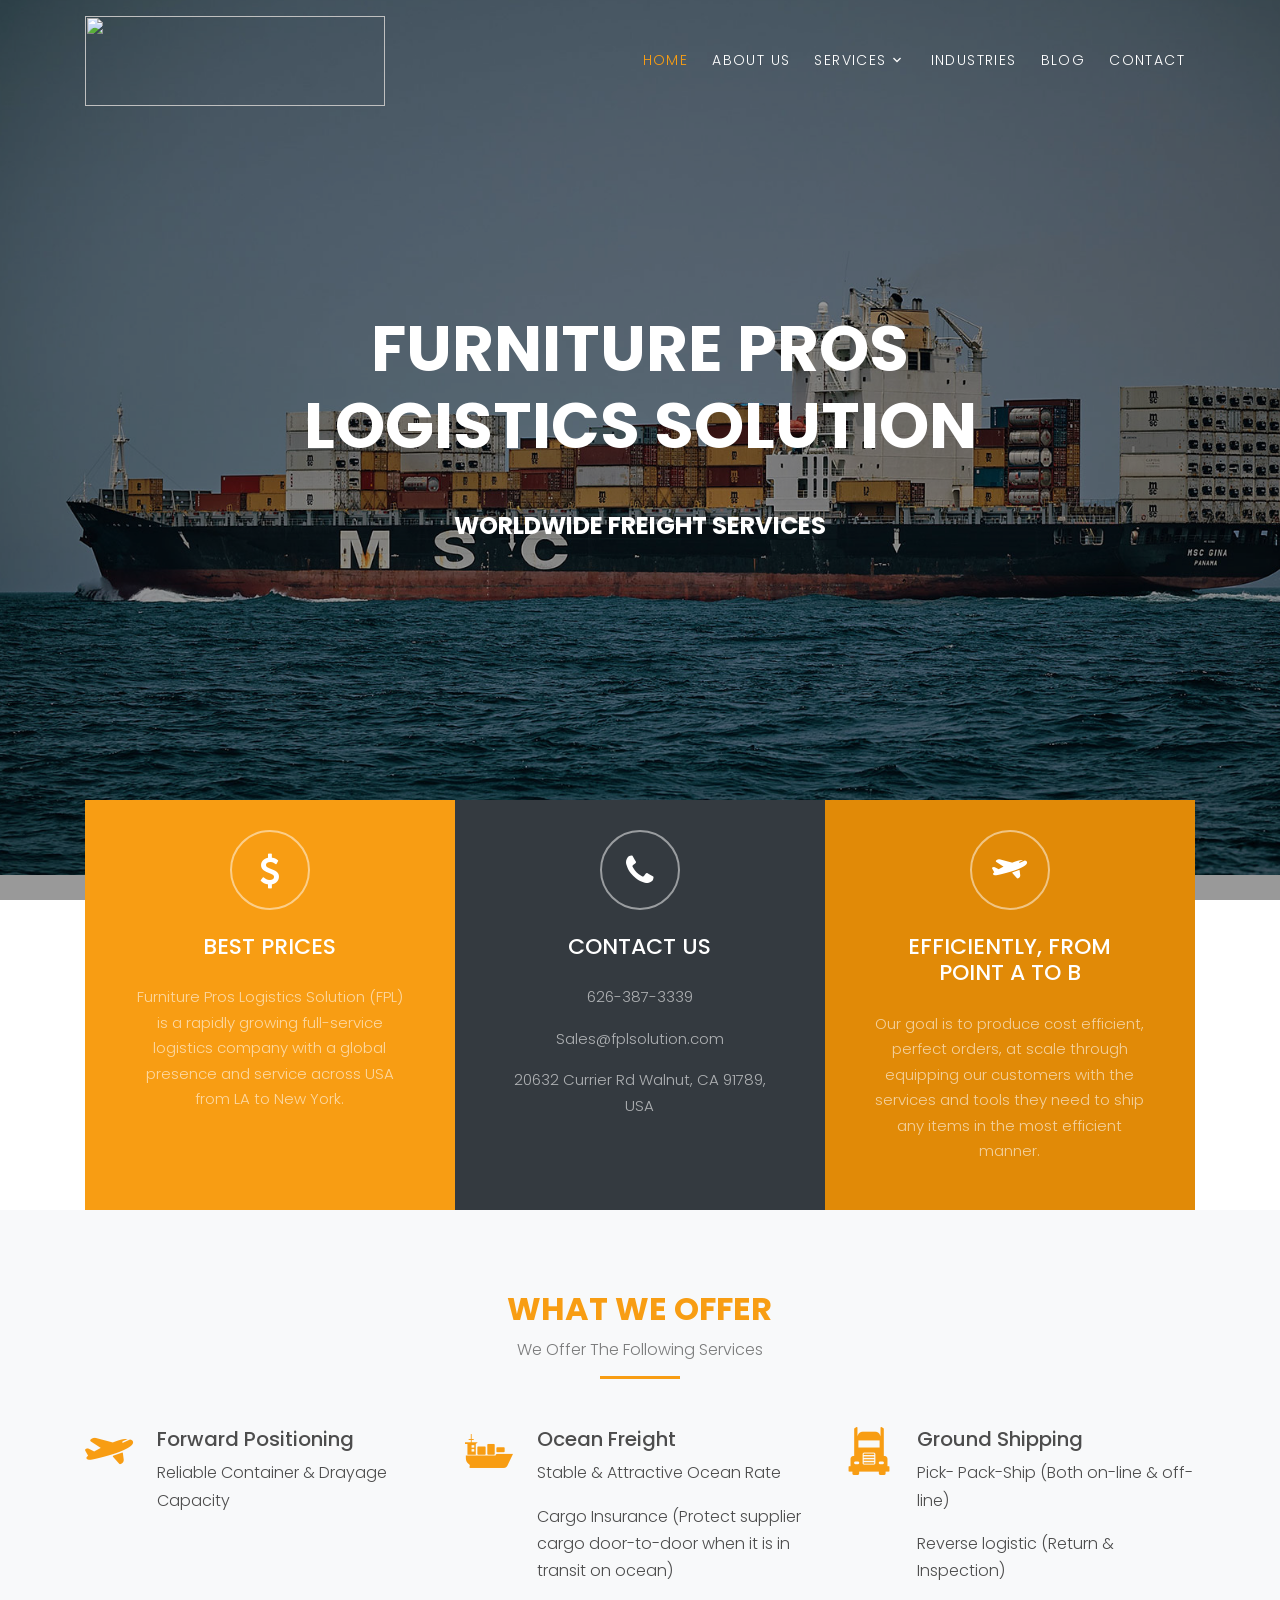
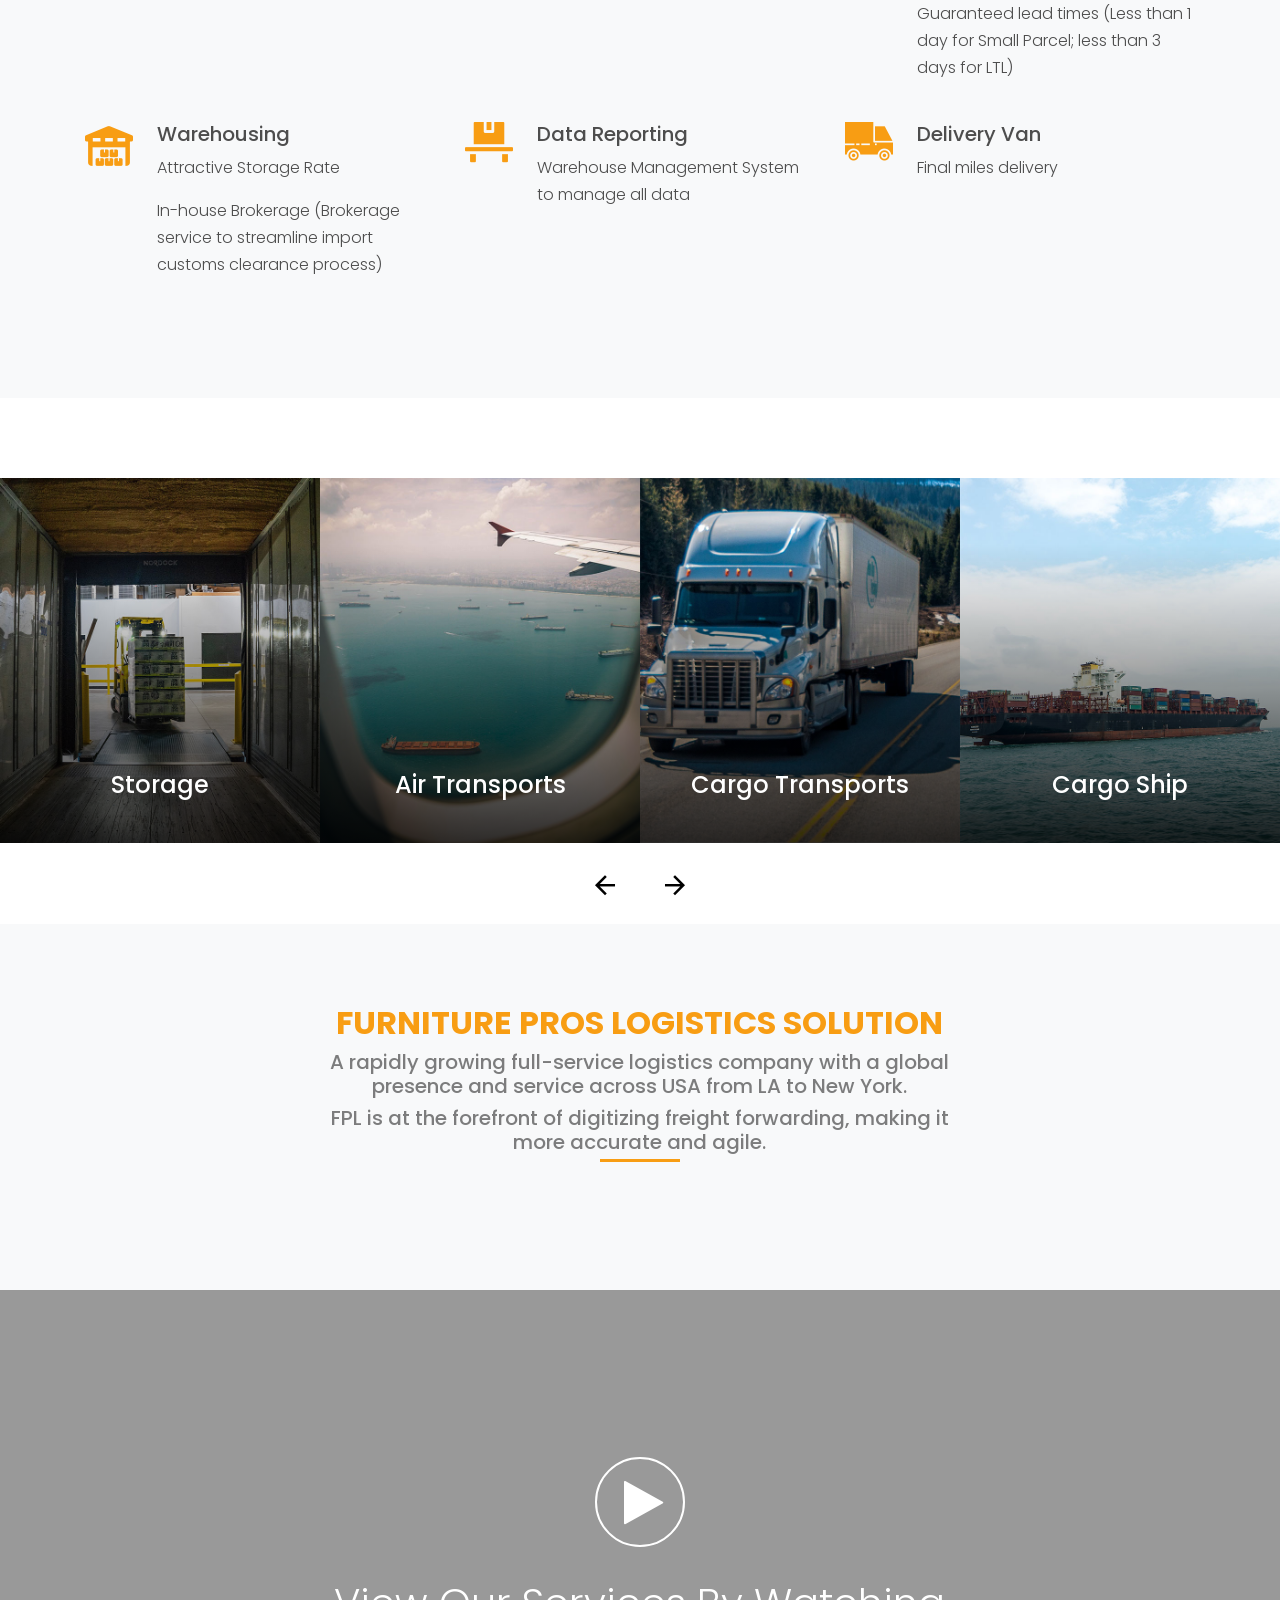
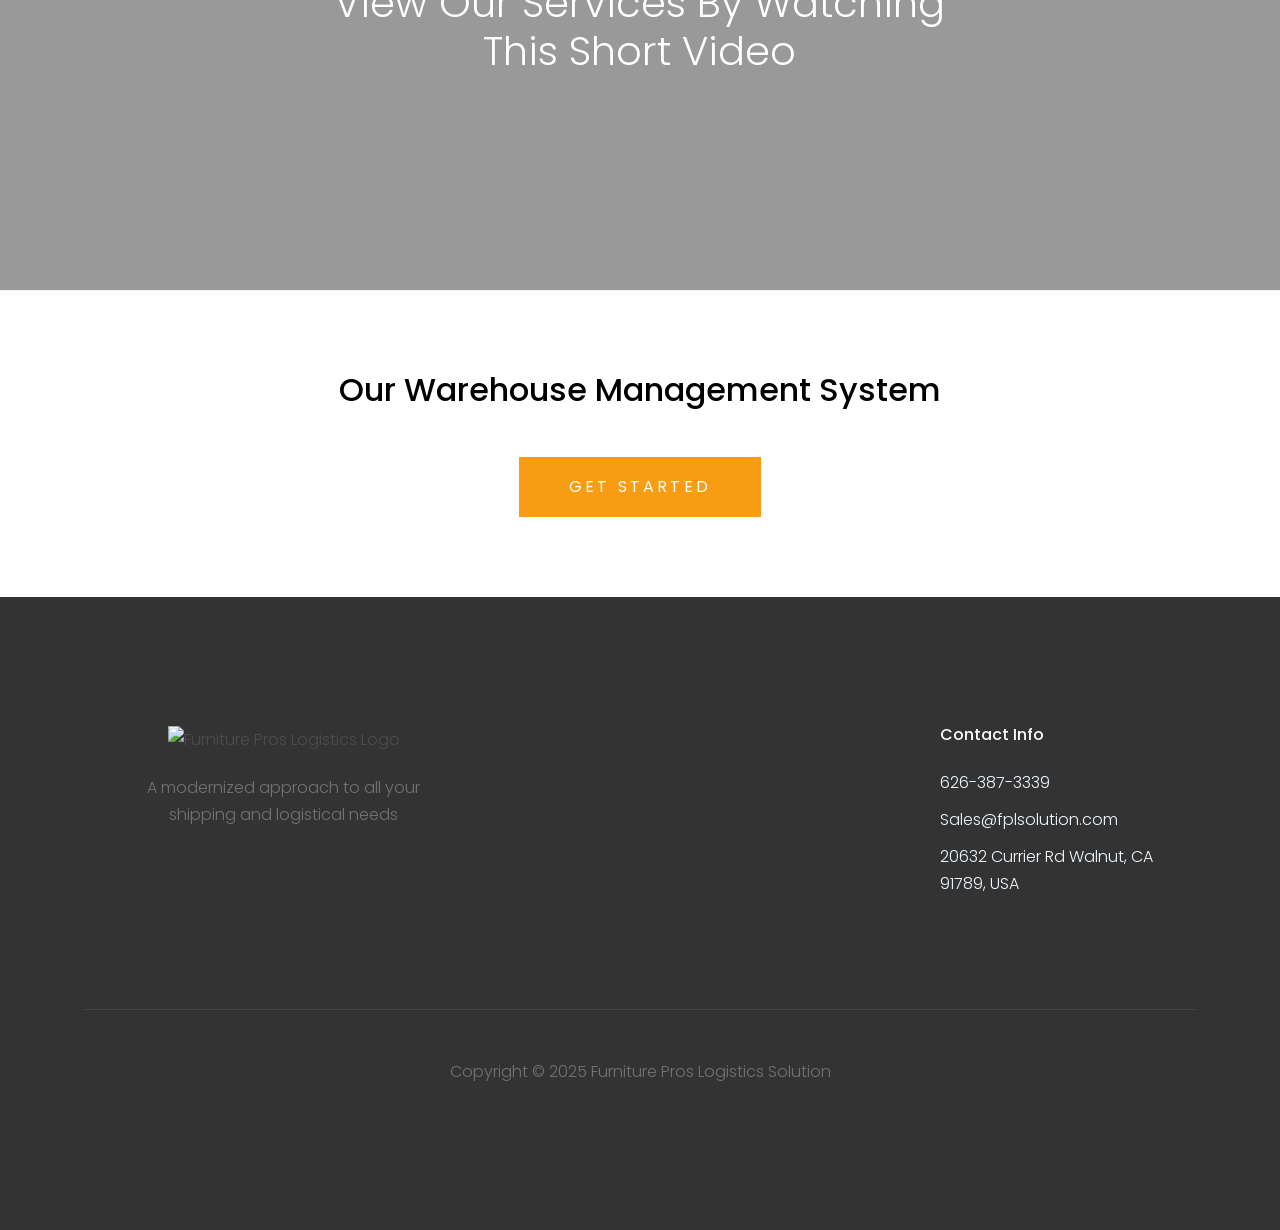
==== index.html @ 67755462 "updated 1-28" ====
<!DOCTYPE html>
<html lang="en">

<head>
    <title>Furniture Pros Logistics Solution</title>
    <meta charset="utf-8">
    <meta name="viewport" content="width=device-width, initial-scale=1, shrink-to-fit=no">

    <link rel="stylesheet"
        href="https://fonts.googleapis.com/css?family=Poppins:200,300,400,700,900|Display+Playfair:200,300,400,700">
    <link rel="stylesheet" href="fonts/icomoon/style.css">

    <link rel="stylesheet" href="css/bootstrap.min.css">
    <link rel="stylesheet" href="css/magnific-popup.css">
    <link rel="stylesheet" href="css/jquery-ui.css">
    <link rel="stylesheet" href="css/owl.carousel.min.css">
    <link rel="stylesheet" href="css/owl.theme.default.min.css">

    <link rel="stylesheet" href="css/bootstrap-datepicker.css">

    <link rel="stylesheet" href="fonts/flaticon/font/flaticon.css">



    <link rel="stylesheet" href="css/aos.css">

    <link rel="stylesheet" href="css/style.css">

</head>

<body>

    <div class="site-wrap">

        <div class="site-mobile-menu">
            <div class="site-mobile-menu-header">
                <div class="site-mobile-menu-close mt-3">
                    <span class="icon-close2 js-menu-toggle"></span>
                </div>
            </div>
            <div class="site-mobile-menu-body"></div>
        </div>

        <header class="site-navbar py-3" role="banner">

            <div class="container">
                <div class="row align-items-center">

                    <div class="col-11 col-xl-2">
                        <h1 class="mb-0"><a href="index.html" class="text-white h2 mb-0">
                            <img width="300" height="90"
                            src="https://furnitureproslogistics.com/wp-content/uploads/2021/12/Furniture-Pro-Logistics-Logo-white-2.png">
                        </a></h1>
                    </div>
                    <div class="col-12 col-md-10 d-none d-xl-block">
                        <nav class="site-navigation position-relative text-right" role="navigation">

                            <ul class="site-menu js-clone-nav mx-auto d-none d-lg-block">
                                <li class="active"><a href="index.html">Home</a></li>
                                <li><a href="about.html">About Us</a></li>
                                <li class="has-children">
                                    <a href="services.html">Services</a>
                                    <ul class="dropdown">
                                        <li><a href="#">Air Freight</a></li>
                                        <li><a href="#">Ocean Freight</a></li>
                                        <li><a href="#">Ground Shipping</a></li>
                                        <li><a href="#">Warehousing</a></li>
                                        <li><a href="#">Storage</a></li>
                                    </ul>
                                </li>
                                <li><a href="industries.html">Industries</a></li>
                                <li><a href="blog.html">Blog</a></li>
                                <li><a href="contact.html">Contact</a></li>
                            </ul>
                        </nav>
                    </div>


                    <div class="d-inline-block d-xl-none ml-md-0 mr-auto py-3" style="position: relative; top: 3px;"><a
                            href="#" class="site-menu-toggle js-menu-toggle text-white"><span
                                class="icon-menu h3"></span></a></div>

                </div>

            </div>
    </div>

    </header>



    <div class="site-blocks-cover overlay" style="background-image: url(images/hero_bg_1.jpg);" data-aos="fade"
        data-stellar-background-ratio="0.5">
        <div class="container">
            <div class="row align-items-center justify-content-center text-center">

                <div class="col-md-8" data-aos="fade-up" data-aos-delay="400">
                    <h1 class="text-white font-weight-light mb-5 text-uppercase font-weight-bold">Furniture Pros Logistics Solution</h1>
                    <h4 class="text-white font-weight-light mb-5 text-uppercase font-weight-bold">Worldwide Freight Services</h4>
                </div>
            </div>
        </div>
    </div>

    <div class="container">
        <div class="row align-items-center no-gutters align-items-stretch overlap-section">
            <div class="col-md-4">
                <div class="feature-1 pricing h-100 text-center">
                    <div class="icon">
                        <span class="icon-dollar"></span>
                    </div>
                    <h2 class="my-4 heading">Best Prices</h2>
                    <p>Furniture Pros Logistics Solution (FPL) is a rapidly growing full-service logistics company with a global presence and service across USA from LA to New York.</p>
                </div>
            </div>
            <div class="col-md-4">
                <div class="free-quote bg-dark h-100 text-center">
                    <div class="icon">
                        <span class="icon-phone"></span>
                    </div>
                    <h2 class="my-4 heading">Contact Us</h2>
                    <p>626-387-3339</p>
                    <p>Sales@fplsolution.com</p>
                    <p>20632 Currier Rd Walnut, CA 91789, USA</p>
                </div>
            </div>
            <div class="col-md-4">
                <div class="feature-3 pricing h-100 text-center">
                    <div class="icon">
                        <span class="flaticon-travel"></span>
                    </div>
                    <h2 class="my-4 heading">Efficiently, from Point A to B</h2>
                    <p>Our goal is to produce cost efficient, perfect orders, at scale through equipping our customers with the services and tools they need to ship any items in the most efficient manner.</p>
                </div>
            </div>
        </div>
    </div>


    <div class="site-section bg-light">
        <div class="container">
            <div class="row justify-content-center mb-5">
                <div class="col-md-7 text-center border-primary">
                    <h2 class="font-weight-light text-primary">WHAT WE OFFER</h2>
                    <p class="color-black-opacity-5">We Offer The Following Services</p>
                </div>
            </div>
            <div class="row align-items-stretch">
                <div class="col-md-6 col-lg-4 mb-4 mb-lg-4">
                    <div class="unit-4 d-flex">
                        <div class="unit-4-icon mr-4"><span class="text-primary flaticon-travel"></span></div>
                        <div>
                            <h3>Forward Positioning</h3>
                            <p>Reliable Container & Drayage Capacity</p>
                            <!-- <p><a href="#">Learn More</a></p> -->
                        </div>
                    </div>
                </div>
                <div class="col-md-6 col-lg-4 mb-4 mb-lg-4">
                    <div class="unit-4 d-flex">
                        <div class="unit-4-icon mr-4"><span
                                class="text-primary flaticon-sea-ship-with-containers"></span></div>
                        <div>
                            <h3>Ocean Freight</h3>
                            <p>Stable & Attractive Ocean Rate</p>
                            <p>Cargo Insurance (Protect supplier cargo door-to-door when it is in transit on ocean)</p>
                            <!-- <p><a href="#">Learn More</a></p> -->
                        </div>
                    </div>
                </div>
                <div class="col-md-6 col-lg-4 mb-4 mb-lg-4">
                    <div class="unit-4 d-flex">
                        <div class="unit-4-icon mr-4"><span class="text-primary flaticon-frontal-truck"></span></div>
                        <div>
                            <h3>Ground Shipping</h3>
                            <p>Pick- Pack-Ship (Both on-line & off-line)</p>
                            <p>Reverse logistic (Return & Inspection)</p>
                            <p>Guaranteed lead times (Less than 1 day for Small Parcel; less than 3 days for LTL)</p>
                            <!-- <p><a href="#">Learn More</a></p> -->
                        </div>
                    </div>
                </div>


                <div class="col-md-6 col-lg-4 mb-4 mb-lg-4">
                    <div class="unit-4 d-flex">
                        <div class="unit-4-icon mr-4"><span class="text-primary flaticon-barn"></span></div>
                        <div>
                            <h3>Warehousing</h3>
                            <p>Attractive Storage Rate</p>
                            <p>In-house Brokerage (Brokerage service to streamline import customs clearance process)</p>
                            <!-- <p><a href="#">Learn More</a></p> -->
                        </div>
                    </div>
                </div>
                <div class="col-md-6 col-lg-4 mb-4 mb-lg-4">
                    <div class="unit-4 d-flex">
                        <div class="unit-4-icon mr-4"><span class="text-primary flaticon-platform"></span></div>
                        <div>
                            <h3>Data Reporting</h3>
                            <p>Warehouse Management System to manage all data</p>
                            <!-- <p><a href="#">Learn More</a></p> -->
                        </div>
                    </div>
                </div>
                <div class="col-md-6 col-lg-4 mb-4 mb-lg-4">
                    <div class="unit-4 d-flex">
                        <div class="unit-4-icon mr-4"><span class="text-primary flaticon-car"></span></div>
                        <div>
                            <h3>Delivery Van</h3>
                            <p>Final miles delivery</p>
                            <!-- <p><a href="#">Learn More</a></p> -->
                        </div>
                    </div>
                </div>

            </div>
        </div>
    </div>


    <div class="site-section block-13">
        <!-- <div class="container"></div> -->


        <div class="owl-carousel nonloop-block-13">
            <div>
                <a href="#" class="unit-1 text-center">
                    <img src="images/img_1.jpg" alt="Image" class="img-fluid">
                    <div class="unit-1-text">
                        <h3 class="unit-1-heading">Storage</h3>
                        <p class="px-5">Lorem ipsum dolor sit amet consectetur adipisicing elit. Eos tempore ullam minus
                            voluptate libero.</p>
                    </div>
                </a>
            </div>

            <div>
                <a href="#" class="unit-1 text-center">
                    <img src="images/img_2.jpg" alt="Image" class="img-fluid">
                    <div class="unit-1-text">
                        <h3 class="unit-1-heading">Air Transports</h3>
                        <p class="px-5">Lorem ipsum dolor sit amet consectetur adipisicing elit. Eos tempore ullam minus
                            voluptate libero.</p>
                    </div>
                </a>
            </div>

            <div>
                <a href="#" class="unit-1 text-center">
                    <img src="images/img_3.jpg" alt="Image" class="img-fluid">
                    <div class="unit-1-text">
                        <h3 class="unit-1-heading">Cargo Transports</h3>
                        <p class="px-5">Lorem ipsum dolor sit amet consectetur adipisicing elit. Eos tempore ullam minus
                            voluptate libero.</p>
                    </div>
                </a>
            </div>

            <div>
                <a href="#" class="unit-1 text-center">
                    <img src="images/img_4.jpg" alt="Image" class="img-fluid">
                    <div class="unit-1-text">
                        <h3 class="unit-1-heading">Cargo Ship</h3>
                        <p class="px-5">Lorem ipsum dolor sit amet consectetur adipisicing elit. Eos tempore ullam minus
                            voluptate libero.</p>
                    </div>
                </a>
            </div>

            <div>
                <a href="#" class="unit-1 text-center">
                    <img src="images/img_5.jpg" alt="Image" class="img-fluid">
                    <div class="unit-1-text">
                        <h3 class="unit-1-heading">Ware Housing</h3>
                        <p class="px-5">Lorem ipsum dolor sit amet consectetur adipisicing elit. Eos tempore ullam minus
                            voluptate libero.</p>
                    </div>
                </a>
            </div>


        </div>
    </div>




    <div class="site-section bg-light">
        <div class="container">
            <div class="row justify-content-center mb-5">
                <div class="col-md-7 text-center border-primary">
                    <h2 class="font-weight-light text-primary">Furniture Pros Logistics Solution</h2>
                    <h5 class="color-black-opacity-5">A rapidly growing full-service logistics company with a global presence and service across USA from LA to New York.</h5>
                    <h5 class="color-black-opacity-5">FPL is at the forefront of digitizing freight forwarding, making it more accurate and agile.</h5>
                </div>
            </div>

            <!-- <div class="row align-items-stretch">
                <div class="col-md-6 col-lg-4 mb-4 mb-lg-4">
                    <div class="unit-4 d-flex">
                        <div class="unit-4-icon mr-4"><span class="text-primary flaticon-travel"></span></div>
                        <div>
                            <h3>Air Air Freight</h3>
                            <p>Lorem ipsum dolor sit amet consectetur adipisicing elit. Perferendis quis molestiae vitae
                                eligendi at.</p>
                            <p><a href="#">Learn More</a></p>
                        </div>
                    </div>
                </div>
                <div class="col-md-6 col-lg-4 mb-4 mb-lg-4">
                    <div class="unit-4 d-flex">
                        <div class="unit-4-icon mr-4"><span
                                class="text-primary flaticon-sea-ship-with-containers"></span></div>
                        <div>
                            <h3>Ocean Freight</h3>
                            <p>Lorem ipsum dolor sit amet consectetur adipisicing elit. Perferendis quis molestiae vitae
                                eligendi at.</p>
                            <p><a href="#">Learn More</a></p>
                        </div>
                    </div>
                </div>
                <div class="col-md-6 col-lg-4 mb-4 mb-lg-4">
                    <div class="unit-4 d-flex">
                        <div class="unit-4-icon mr-4"><span class="text-primary flaticon-frontal-truck"></span></div>
                        <div>
                            <h3>Ground Shipping</h3>
                            <p>Lorem ipsum dolor sit amet consectetur adipisicing elit. Perferendis quis molestiae vitae
                                eligendi at.</p>
                            <p><a href="#">Learn More</a></p>
                        </div>
                    </div>
                </div>
            </div> -->

        </div>
    </div>

    <div class="site-blocks-cover overlay inner-page-cover"
        style="background-image: url(images/hero_bg_2.jpg); background-attachment: fixed;">
        <div class="container">
            <div class="row align-items-center justify-content-center text-center">

                <div class="col-md-7" data-aos="fade-up" data-aos-delay="400">
                    <a href="https://vimeo.com/channels/staffpicks/93951774"
                        class="play-single-big mb-4 d-inline-block popup-vimeo"><span class="icon-play"></span></a>
                    <h2 class="text-white font-weight-light mb-5 h1">View Our Services By Watching This Short Video</h2>

                </div>
            </div>
        </div>
    </div>

    <!-- <div class="site-section border-bottom">
        <div class="container">

            <div class="row justify-content-center mb-5">
                <div class="col-md-7 text-center border-primary">
                    <h2 class="font-weight-light text-primary">Testimonials</h2>
                </div>
            </div>

            <div class="slide-one-item home-slider owl-carousel">
                <div>
                    <div class="testimonial">
                        <figure class="mb-4">
                            <img src="images/person_3.jpg" alt="Image" class="img-fluid mb-3">
                            <p>John Smith</p>
                        </figure>
                        <blockquote>
                            <p>&ldquo;Lorem ipsum dolor sit amet consectetur adipisicing elit. Consectetur unde
                                reprehenderit aperiam quaerat fugiat repudiandae explicabo animi minima fuga beatae
                                illum eligendi incidunt consequatur. Amet dolores excepturi earum unde iusto.&rdquo;</p>
                        </blockquote>
                    </div>
                </div>
                <div>
                    <div class="testimonial">
                        <figure class="mb-4">
                            <img src="images/person_2.jpg" alt="Image" class="img-fluid mb-3">
                            <p>Christine Aguilar</p>
                        </figure>
                        <blockquote>
                            <p>&ldquo;Lorem ipsum dolor sit amet consectetur adipisicing elit. Consectetur unde
                                reprehenderit aperiam quaerat fugiat repudiandae explicabo animi minima fuga beatae
                                illum eligendi incidunt consequatur. Amet dolores excepturi earum unde iusto.&rdquo;</p>
                        </blockquote>
                    </div>
                </div>

                <div>
                    <div class="testimonial">
                        <figure class="mb-4">
                            <img src="images/person_4.jpg" alt="Image" class="img-fluid mb-3">
                            <p>Robert Spears</p>
                        </figure>
                        <blockquote>
                            <p>&ldquo;Lorem ipsum dolor sit amet consectetur adipisicing elit. Consectetur unde
                                reprehenderit aperiam quaerat fugiat repudiandae explicabo animi minima fuga beatae
                                illum eligendi incidunt consequatur. Amet dolores excepturi earum unde iusto.&rdquo;</p>
                        </blockquote>
                    </div>
                </div>

                <div>
                    <div class="testimonial">
                        <figure class="mb-4">
                            <img src="images/person_5.jpg" alt="Image" class="img-fluid mb-3">
                            <p>Bruce Rogers</p>
                        </figure>
                        <blockquote>
                            <p>&ldquo;Lorem ipsum dolor sit amet consectetur adipisicing elit. Consectetur unde
                                reprehenderit aperiam quaerat fugiat repudiandae explicabo animi minima fuga beatae
                                illum eligendi incidunt consequatur. Amet dolores excepturi earum unde iusto.&rdquo;</p>
                        </blockquote>
                    </div>
                </div>

            </div>
        </div>
    </div> -->

    <!-- <div class="site-section">
        <div class="container">
            <div class="row justify-content-center mb-5">
                <div class="col-md-7 text-center border-primary">
                    <h2 class="font-weight-light text-primary">Our Blog</h2>
                    <p class="color-black-opacity-5">See Our Daily News &amp; Updates</p>
                </div>
            </div>
            <div class="row mb-3 align-items-stretch">
                <div class="col-md-6 col-lg-6 mb-4 mb-lg-4">
                    <div class="h-entry">
                        <img src="images/blog_1.jpg" alt="Image" class="img-fluid">
                        <h2 class="font-size-regular"><a href="#">Warehousing Your Packages</a></h2>
                        <div class="meta mb-4">by Theresa Winston <span class="mx-2">&bullet;</span> Jan 18, 2024 at
                            2:00 pm <span class="mx-2">&bullet;</span> <a href="#">News</a></div>
                        <p>Lorem ipsum dolor sit amet consectetur adipisicing elit. Natus eligendi nobis ea maiores
                            sapiente veritatis reprehenderit suscipit quaerat rerum voluptatibus a eius.</p>
                    </div>
                </div>
                <div class="col-md-6 col-lg-6 mb-4 mb-lg-4">
                    <div class="h-entry">
                        <img src="images/blog_2.jpg" alt="Image" class="img-fluid">
                        <h2 class="font-size-regular"><a href="#">Warehousing Your Packages</a></h2>
                        <div class="meta mb-4">by Theresa Winston <span class="mx-2">&bullet;</span> Jan 18, 2024 at
                            2:00 pm <span class="mx-2">&bullet;</span> <a href="#">News</a></div>
                        <p>Lorem ipsum dolor sit amet consectetur adipisicing elit. Natus eligendi nobis ea maiores
                            sapiente veritatis reprehenderit suscipit quaerat rerum voluptatibus a eius.</p>
                    </div>
                </div>
            </div>
        </div>
    </div> -->

    <div class="site-section border-top">
        <div class="container">
            <div class="row text-center">
                <div class="col-md-12">
                    <h2 class="mb-5 text-black">Our Warehouse Management System</h2>
                    <p class="mb-0"><a href="http://wms.furnitureproslogistics.com" target="_blank" class="btn btn-primary py-3 px-5 text-white">Get Started</a>
                    </p>
                </div>
            </div>
        </div>
    </div>

    <footer class="site-footer">
        <div class="container">
            <div class="row">
                <div class="col-md-9">
                    <div class="row">
                        <!-- <div class="col-md-3">
                            <h2 class="footer-heading mb-4">Quick Links</h2>
                            <ul class="list-unstyled">
                                <li><a href="#">About Us</a></li>
                                <li><a href="#">Services</a></li>
                                <li><a href="#">Testimonials</a></li>
                                <li><a href="#">Contact Us</a></li>
                            </ul>
                        </div> -->
                        <!-- <div class="col-md-3">
                            <h2 class="footer-heading mb-4">Products</h2>
                            <ul class="list-unstyled">
                                <li><a href="#">About Us</a></li>
                                <li><a href="#">Services</a></li>
                                <li><a href="#">Testimonials</a></li>
                                <li><a href="#">Contact Us</a></li>
                            </ul>
                        </div> -->
                        <div class="col-md-6 text-center">
                            <img width="300" height="90" src="https://furnitureproslogistics.com/wp-content/uploads/2021/12/Furniture-Pro-Logistics-Logo-white-2.png" alt="Furniture Pros Logistics Logo">
                            <p class="footer-text">A modernized approach to all your shipping and logistical needs</p>
                        </div>
                        
                        <!-- <div class="col-md-3">
                            <h2 class="footer-heading mb-4">Follow Us</h2>
                            <a href="#" class="pl-0 pr-3"><span class="icon-facebook"></span></a>
                            <a href="#" class="pl-3 pr-3"><span class="icon-twitter"></span></a>
                            <a href="#" class="pl-3 pr-3"><span class="icon-instagram"></span></a>
                            <a href="#" class="pl-3 pr-3"><span class="icon-linkedin"></span></a>
                        </div> -->
                    </div>
                </div>
                <div class="col-md-3">
                    <h2 class="footer-heading mb-4">Contact Info</h2>
                    <ul class="list-unstyled" style="color: aliceblue;">
                        <li>626-387-3339</li>
                        <li>Sales@fplsolution.com</li>
                        <li>20632 Currier Rd Walnut, CA 91789, USA</li>
                    </ul>
                </div>
            </div>
            <div class="row pt-5 mt-5 text-center">
                <div class="col-md-12">
                    <div class="border-top pt-5">
                        <p>
                            Copyright © 2025 Furniture Pros Logistics Solution
                        </p>
                    </div>
                </div>

            </div>
        </div>
    </footer>
    </div>

    <script src="js/jquery-3.3.1.min.js"></script>
    <script src="js/jquery-migrate-3.0.1.min.js"></script>
    <script src="js/jquery-ui.js"></script>
    <script src="js/popper.min.js"></script>
    <script src="js/bootstrap.min.js"></script>
    <script src="js/owl.carousel.min.js"></script>
    <script src="js/jquery.stellar.min.js"></script>
    <script src="js/jquery.countdown.min.js"></script>
    <script src="js/jquery.magnific-popup.min.js"></script>
    <script src="js/bootstrap-datepicker.min.js"></script>
    <script src="js/aos.js"></script>

    <script src="js/main.js"></script>

</body>

</html>
---- fonts/icomoon/style.css ----
@font-face {
  font-family: 'icomoon';
  src:  url('fonts/icomoon.eot?10si43');
  src:  url('fonts/icomoon.eot?10si43#iefix') format('embedded-opentype'),
    url('fonts/icomoon.ttf?10si43') format('truetype'),
    url('fonts/icomoon.woff?10si43') format('woff'),
    url('fonts/icomoon.svg?10si43#icomoon') format('svg');
  font-weight: normal;
  font-style: normal;
}

[class^="icon-"], [class*=" icon-"] {
  /* use !important to prevent issues with browser extensions that change fonts */
  font-family: 'icomoon' !important;
  speak: none;
  font-style: normal;
  font-weight: normal;
  font-variant: normal;
  text-transform: none;
  line-height: 1;

  /* Better Font Rendering =========== */
  -webkit-font-smoothing: antialiased;
  -moz-osx-font-smoothing: grayscale;
}

.icon-asterisk:before {
  content: "\f069";
}
.icon-plus:before {
  content: "\f067";
}
.icon-question:before {
  content: "\f128";
}
.icon-minus:before {
  content: "\f068";
}
.icon-glass:before {
  content: "\f000";
}
.icon-music:before {
  content: "\f001";
}
.icon-search:before {
  content: "\f002";
}
.icon-envelope-o:before {
  content: "\f003";
}
.icon-heart:before {
  content: "\f004";
}
.icon-star:before {
  content: "\f005";
}
.icon-star-o:before {
  content: "\f006";
}
.icon-user:before {
  content: "\f007";
}
.icon-film:before {
  content: "\f008";
}
.icon-th-large:before {
  content: "\f009";
}
.icon-th:before {
  content: "\f00a";
}
.icon-th-list:before {
  content: "\f00b";
}
.icon-check:before {
  content: "\f00c";
}
.icon-close:before {
  content: "\f00d";
}
.icon-remove:before {
  content: "\f00d";
}
.icon-times:before {
  content: "\f00d";
}
.icon-search-plus:before {
  content: "\f00e";
}
.icon-search-minus:before {
  content: "\f010";
}
.icon-power-off:before {
  content: "\f011";
}
.icon-signal:before {
  content: "\f012";
}
.icon-cog:before {
  content: "\f013";
}
.icon-gear:before {
  content: "\f013";
}
.icon-trash-o:before {
  content: "\f014";
}
.icon-home:before {
  content: "\f015";
}
.icon-file-o:before {
  content: "\f016";
}
.icon-clock-o:before {
  content: "\f017";
}
.icon-road:before {
  content: "\f018";
}
.icon-download:before {
  content: "\f019";
}
.icon-arrow-circle-o-down:before {
  content: "\f01a";
}
.icon-arrow-circle-o-up:before {
  content: "\f01b";
}
.icon-inbox:before {
  content: "\f01c";
}
.icon-play-circle-o:before {
  content: "\f01d";
}
.icon-repeat:before {
  content: "\f01e";
}
.icon-rotate-right:before {
  content: "\f01e";
}
.icon-refresh:before {
  content: "\f021";
}
.icon-list-alt:before {
  content: "\f022";
}
.icon-lock:before {
  content: "\f023";
}
.icon-flag:before {
  content: "\f024";
}
.icon-headphones:before {
  content: "\f025";
}
.icon-volume-off:before {
  content: "\f026";
}
.icon-volume-down:before {
  content: "\f027";
}
.icon-volume-up:before {
  content: "\f028";
}
.icon-qrcode:before {
  content: "\f029";
}
.icon-barcode:before {
  content: "\f02a";
}
.icon-tag:before {
  content: "\f02b";
}
.icon-tags:before {
  content: "\f02c";
}
.icon-book:before {
  content: "\f02d";
}
.icon-bookmark:before {
  content: "\f02e";
}
.icon-print:before {
  content: "\f02f";
}
.icon-camera:before {
  content: "\f030";
}
.icon-font:before {
  content: "\f031";
}
.icon-bold:before {
  content: "\f032";
}
.icon-italic:before {
  content: "\f033";
}
.icon-text-height:before {
  content: "\f034";
}
.icon-text-width:before {
  content: "\f035";
}
.icon-align-left:before {
  content: "\f036";
}
.icon-align-center:before {
  content: "\f037";
}
.icon-align-right:before {
  content: "\f038";
}
.icon-align-justify:before {
  content: "\f039";
}
.icon-list:before {
  content: "\f03a";
}
.icon-dedent:before {
  content: "\f03b";
}
.icon-outdent:before {
  content: "\f03b";
}
.icon-indent:before {
  content: "\f03c";
}
.icon-video-camera:before {
  content: "\f03d";
}
.icon-image:before {
  content: "\f03e";
}
.icon-photo:before {
  content: "\f03e";
}
.icon-picture-o:before {
  content: "\f03e";
}
.icon-pencil:before {
  content: "\f040";
}
.icon-map-marker:before {
  content: "\f041";
}
.icon-adjust:before {
  content: "\f042";
}
.icon-tint:before {
  content: "\f043";
}
.icon-edit:before {
  content: "\f044";
}
.icon-pencil-square-o:before {
  content: "\f044";
}
.icon-share-square-o:before {
  content: "\f045";
}
.icon-check-square-o:before {
  content: "\f046";
}
.icon-arrows:before {
  content: "\f047";
}
.icon-step-backward:before {
  content: "\f048";
}
.icon-fast-backward:before {
  content: "\f049";
}
.icon-backward:before {
  content: "\f04a";
}
.icon-play:before {
  content: "\f04b";
}
.icon-pause:before {
  content: "\f04c";
}
.icon-stop:before {
  content: "\f04d";
}
.icon-forward:before {
  content: "\f04e";
}
.icon-fast-forward:before {
  content: "\f050";
}
.icon-step-forward:before {
  content: "\f051";
}
.icon-eject:before {
  content: "\f052";
}
.icon-chevron-left:before {
  content: "\f053";
}
.icon-chevron-right:before {
  content: "\f054";
}
.icon-plus-circle:before {
  content: "\f055";
}
.icon-minus-circle:before {
  content: "\f056";
}
.icon-times-circle:before {
  content: "\f057";
}
.icon-check-circle:before {
  content: "\f058";
}
.icon-question-circle:before {
  content: "\f059";
}
.icon-info-circle:before {
  content: "\f05a";
}
.icon-crosshairs:before {
  content: "\f05b";
}
.icon-times-circle-o:before {
  content: "\f05c";
}
.icon-check-circle-o:before {
  content: "\f05d";
}
.icon-ban:before {
  content: "\f05e";
}
.icon-arrow-left:before {
  content: "\f060";
}
.icon-arrow-right:before {
  content: "\f061";
}
.icon-arrow-up:before {
  content: "\f062";
}
.icon-arrow-down:before {
  content: "\f063";
}
.icon-mail-forward:before {
  content: "\f064";
}
.icon-share:before {
  content: "\f064";
}
.icon-expand:before {
  content: "\f065";
}
.icon-compress:before {
  content: "\f066";
}
.icon-exclamation-circle:before {
  content: "\f06a";
}
.icon-gift:before {
  content: "\f06b";
}
.icon-leaf:before {
  content: "\f06c";
}
.icon-fire:before {
  content: "\f06d";
}
.icon-eye:before {
  content: "\f06e";
}
.icon-eye-slash:before {
  content: "\f070";
}
.icon-exclamation-triangle:before {
  content: "\f071";
}
.icon-warning:before {
  content: "\f071";
}
.icon-plane:before {
  content: "\f072";
}
.icon-calendar:before {
  content: "\f073";
}
.icon-random:before {
  content: "\f074";
}
.icon-comment:before {
  content: "\f075";
}
.icon-magnet:before {
  content: "\f076";
}
.icon-chevron-up:before {
  content: "\f077";
}
.icon-chevron-down:before {
  content: "\f078";
}
.icon-retweet:before {
  content: "\f079";
}
.icon-shopping-cart:before {
  content: "\f07a";
}
.icon-folder:before {
  content: "\f07b";
}
.icon-folder-open:before {
  content: "\f07c";
}
.icon-arrows-v:before {
  content: "\f07d";
}
.icon-arrows-h:before {
  content: "\f07e";
}
.icon-bar-chart:before {
  content: "\f080";
}
.icon-bar-chart-o:before {
  content: "\f080";
}
.icon-twitter-square:before {
  content: "\f081";
}
.icon-facebook-square:before {
  content: "\f082";
}
.icon-camera-retro:before {
  content: "\f083";
}
.icon-key:before {
  content: "\f084";
}
.icon-cogs:before {
  content: "\f085";
}
.icon-gears:before {
  content: "\f085";
}
.icon-comments:before {
  content: "\f086";
}
.icon-thumbs-o-up:before {
  content: "\f087";
}
.icon-thumbs-o-down:before {
  content: "\f088";
}
.icon-star-half:before {
  content: "\f089";
}
.icon-heart-o:before {
  content: "\f08a";
}
.icon-sign-out:before {
  content: "\f08b";
}
.icon-linkedin-square:before {
  content: "\f08c";
}
.icon-thumb-tack:before {
  content: "\f08d";
}
.icon-external-link:before {
  content: "\f08e";
}
.icon-sign-in:before {
  content: "\f090";
}
.icon-trophy:before {
  content: "\f091";
}
.icon-github-square:before {
  content: "\f092";
}
.icon-upload:before {
  content: "\f093";
}
.icon-lemon-o:before {
  content: "\f094";
}
.icon-phone:before {
  content: "\f095";
}
.icon-square-o:before {
  content: "\f096";
}
.icon-bookmark-o:before {
  content: "\f097";
}
.icon-phone-square:before {
  content: "\f098";
}
.icon-twitter:before {
  content: "\f099";
}
.icon-facebook:before {
  content: "\f09a";
}
.icon-facebook-f:before {
  content: "\f09a";
}
.icon-github:before {
  content: "\f09b";
}
.icon-unlock:before {
  content: "\f09c";
}
.icon-credit-card:before {
  content: "\f09d";
}
.icon-feed:before {
  content: "\f09e";
}
.icon-rss:before {
  content: "\f09e";
}
.icon-hdd-o:before {
  content: "\f0a0";
}
.icon-bullhorn:before {
  content: "\f0a1";
}
.icon-bell-o:before {
  content: "\f0a2";
}
.icon-certificate:before {
  content: "\f0a3";
}
.icon-hand-o-right:before {
  content: "\f0a4";
}
.icon-hand-o-left:before {
  content: "\f0a5";
}
.icon-hand-o-up:before {
  content: "\f0a6";
}
.icon-hand-o-down:before {
  content: "\f0a7";
}
.icon-arrow-circle-left:before {
  content: "\f0a8";
}
.icon-arrow-circle-right:before {
  content: "\f0a9";
}
.icon-arrow-circle-up:before {
  content: "\f0aa";
}
.icon-arrow-circle-down:before {
  content: "\f0ab";
}
.icon-globe:before {
  content: "\f0ac";
}
.icon-wrench:before {
  content: "\f0ad";
}
.icon-tasks:before {
  content: "\f0ae";
}
.icon-filter:before {
  content: "\f0b0";
}
.icon-briefcase:before {
  content: "\f0b1";
}
.icon-arrows-alt:before {
  content: "\f0b2";
}
.icon-group:before {
  content: "\f0c0";
}
.icon-users:before {
  content: "\f0c0";
}
.icon-chain:before {
  content: "\f0c1";
}
.icon-link:before {
  content: "\f0c1";
}
.icon-cloud:before {
  content: "\f0c2";
}
.icon-flask:before {
  content: "\f0c3";
}
.icon-cut:before {
  content: "\f0c4";
}
.icon-scissors:before {
  content: "\f0c4";
}
.icon-copy:before {
  content: "\f0c5";
}
.icon-files-o:before {
  content: "\f0c5";
}
.icon-paperclip:before {
  content: "\f0c6";
}
.icon-floppy-o:before {
  content: "\f0c7";
}
.icon-save:before {
  content: "\f0c7";
}
.icon-square:before {
  content: "\f0c8";
}
.icon-bars:before {
  content: "\f0c9";
}
.icon-navicon:before {
  content: "\f0c9";
}
.icon-reorder:before {
  content: "\f0c9";
}
.icon-list-ul:before {
  content: "\f0ca";
}
.icon-list-ol:before {
  content: "\f0cb";
}
.icon-strikethrough:before {
  content: "\f0cc";
}
.icon-underline:before {
  content: "\f0cd";
}
.icon-table:before {
  content: "\f0ce";
}
.icon-magic:before {
  content: "\f0d0";
}
.icon-truck:before {
  content: "\f0d1";
}
.icon-pinterest:before {
  content: "\f0d2";
}
.icon-pinterest-square:before {
  content: "\f0d3";
}
.icon-google-plus-square:before {
  content: "\f0d4";
}
.icon-google-plus:before {
  content: "\f0d5";
}
.icon-money:before {
  content: "\f0d6";
}
.icon-caret-down:before {
  content: "\f0d7";
}
.icon-caret-up:before {
  content: "\f0d8";
}
.icon-caret-left:before {
  content: "\f0d9";
}
.icon-caret-right:before {
  content: "\f0da";
}
.icon-columns:before {
  content: "\f0db";
}
.icon-sort:before {
  content: "\f0dc";
}
.icon-unsorted:before {
  content: "\f0dc";
}
.icon-sort-desc:before {
  content: "\f0dd";
}
.icon-sort-down:before {
  content: "\f0dd";
}
.icon-sort-asc:before {
  content: "\f0de";
}
.icon-sort-up:before {
  content: "\f0de";
}
.icon-envelope:before {
  content: "\f0e0";
}
.icon-linkedin:before {
  content: "\f0e1";
}
.icon-rotate-left:before {
  content: "\f0e2";
}
.icon-undo:before {
  content: "\f0e2";
}
.icon-gavel:before {
  content: "\f0e3";
}
.icon-legal:before {
  content: "\f0e3";
}
.icon-dashboard:before {
  content: "\f0e4";
}
.icon-tachometer:before {
  content: "\f0e4";
}
.icon-comment-o:before {
  content: "\f0e5";
}
.icon-comments-o:before {
  content: "\f0e6";
}
.icon-bolt:before {
  content: "\f0e7";
}
.icon-flash:before {
  content: "\f0e7";
}
.icon-sitemap:before {
  content: "\f0e8";
}
.icon-umbrella:before {
  content: "\f0e9";
}
.icon-clipboard:before {
  content: "\f0ea";
}
.icon-paste:before {
  content: "\f0ea";
}
.icon-lightbulb-o:before {
  content: "\f0eb";
}
.icon-exchange:before {
  content: "\f0ec";
}
.icon-cloud-download:before {
  content: "\f0ed";
}
.icon-cloud-upload:before {
  content: "\f0ee";
}
.icon-user-md:before {
  content: "\f0f0";
}
.icon-stethoscope:before {
  content: "\f0f1";
}
.icon-suitcase:before {
  content: "\f0f2";
}
.icon-bell:before {
  content: "\f0f3";
}
.icon-coffee:before {
  content: "\f0f4";
}
.icon-cutlery:before {
  content: "\f0f5";
}
.icon-file-text-o:before {
  content: "\f0f6";
}
.icon-building-o:before {
  content: "\f0f7";
}
.icon-hospital-o:before {
  content: "\f0f8";
}
.icon-ambulance:before {
  content: "\f0f9";
}
.icon-medkit:before {
  content: "\f0fa";
}
.icon-fighter-jet:before {
  content: "\f0fb";
}
.icon-beer:before {
  content: "\f0fc";
}
.icon-h-square:before {
  content: "\f0fd";
}
.icon-plus-square:before {
  content: "\f0fe";
}
.icon-angle-double-left:before {
  content: "\f100";
}
.icon-angle-double-right:before {
  content: "\f101";
}
.icon-angle-double-up:before {
  content: "\f102";
}
.icon-angle-double-down:before {
  content: "\f103";
}
.icon-angle-left:before {
  content: "\f104";
}
.icon-angle-right:before {
  content: "\f105";
}
.icon-angle-up:before {
  content: "\f106";
}
.icon-angle-down:before {
  content: "\f107";
}
.icon-desktop:before {
  content: "\f108";
}
.icon-laptop:before {
  content: "\f109";
}
.icon-tablet:before {
  content: "\f10a";
}
.icon-mobile:before {
  content: "\f10b";
}
.icon-mobile-phone:before {
  content: "\f10b";
}
.icon-circle-o:before {
  content: "\f10c";
}
.icon-quote-left:before {
  content: "\f10d";
}
.icon-quote-right:before {
  content: "\f10e";
}
.icon-spinner:before {
  content: "\f110";
}
.icon-circle:before {
  content: "\f111";
}
.icon-mail-reply:before {
  content: "\f112";
}
.icon-reply:before {
  content: "\f112";
}
.icon-github-alt:before {
  content: "\f113";
}
.icon-folder-o:before {
  content: "\f114";
}
.icon-folder-open-o:before {
  content: "\f115";
}
.icon-smile-o:before {
  content: "\f118";
}
.icon-frown-o:before {
  content: "\f119";
}
.icon-meh-o:before {
  content: "\f11a";
}
.icon-gamepad:before {
  content: "\f11b";
}
.icon-keyboard-o:before {
  content: "\f11c";
}
.icon-flag-o:before {
  content: "\f11d";
}
.icon-flag-checkered:before {
  content: "\f11e";
}
.icon-terminal:before {
  content: "\f120";
}
.icon-code:before {
  content: "\f121";
}
.icon-mail-reply-all:before {
  content: "\f122";
}
.icon-reply-all:before {
  content: "\f122";
}
.icon-star-half-empty:before {
  content: "\f123";
}
.icon-star-half-full:before {
  content: "\f123";
}
.icon-star-half-o:before {
  content: "\f123";
}
.icon-location-arrow:before {
  content: "\f124";
}
.icon-crop:before {
  content: "\f125";
}
.icon-code-fork:before {
  content: "\f126";
}
.icon-chain-broken:before {
  content: "\f127";
}
.icon-unlink:before {
  content: "\f127";
}
.icon-info:before {
  content: "\f129";
}
.icon-exclamation:before {
  content: "\f12a";
}
.icon-superscript:before {
  content: "\f12b";
}
.icon-subscript:before {
  content: "\f12c";
}
.icon-eraser:before {
  content: "\f12d";
}
.icon-puzzle-piece:before {
  content: "\f12e";
}
.icon-microphone:before {
  content: "\f130";
}
.icon-microphone-slash:before {
  content: "\f131";
}
.icon-shield:before {
  content: "\f132";
}
.icon-calendar-o:before {
  content: "\f133";
}
.icon-fire-extinguisher:before {
  content: "\f134";
}
.icon-rocket:before {
  content: "\f135";
}
.icon-maxcdn:before {
  content: "\f136";
}
.icon-chevron-circle-left:before {
  content: "\f137";
}
.icon-chevron-circle-right:before {
  content: "\f138";
}
.icon-chevron-circle-up:before {
  content: "\f139";
}
.icon-chevron-circle-down:before {
  content: "\f13a";
}
.icon-html5:before {
  content: "\f13b";
}
.icon-css3:before {
  content: "\f13c";
}
.icon-anchor:before {
  content: "\f13d";
}
.icon-unlock-alt:before {
  content: "\f13e";
}
.icon-bullseye:before {
  content: "\f140";
}
.icon-ellipsis-h:before {
  content: "\f141";
}
.icon-ellipsis-v:before {
  content: "\f142";
}
.icon-rss-square:before {
  content: "\f143";
}
.icon-play-circle:before {
  content: "\f144";
}
.icon-ticket:before {
  content: "\f145";
}
.icon-minus-square:before {
  content: "\f146";
}
.icon-minus-square-o:before {
  content: "\f147";
}
.icon-level-up:before {
  content: "\f148";
}
.icon-level-down:before {
  content: "\f149";
}
.icon-check-square:before {
  content: "\f14a";
}
.icon-pencil-square:before {
  content: "\f14b";
}
.icon-external-link-square:before {
  content: "\f14c";
}
.icon-share-square:before {
  content: "\f14d";
}
.icon-compass:before {
  content: "\f14e";
}
.icon-caret-square-o-down:before {
  content: "\f150";
}
.icon-toggle-down:before {
  content: "\f150";
}
.icon-caret-square-o-up:before {
  content: "\f151";
}
.icon-toggle-up:before {
  content: "\f151";
}
.icon-caret-square-o-right:before {
  content: "\f152";
}
.icon-toggle-right:before {
  content: "\f152";
}
.icon-eur:before {
  content: "\f153";
}
.icon-euro:before {
  content: "\f153";
}
.icon-gbp:before {
  content: "\f154";
}
.icon-dollar:before {
  content: "\f155";
}
.icon-usd:before {
  content: "\f155";
}
.icon-inr:before {
  content: "\f156";
}
.icon-rupee:before {
  content: "\f156";
}
.icon-cny:before {
  content: "\f157";
}
.icon-jpy:before {
  content: "\f157";
}
.icon-rmb:before {
  content: "\f157";
}
.icon-yen:before {
  content: "\f157";
}
.icon-rouble:before {
  content: "\f158";
}
.icon-rub:before {
  content: "\f158";
}
.icon-ruble:before {
  content: "\f158";
}
.icon-krw:before {
  content: "\f159";
}
.icon-won:before {
  content: "\f159";
}
.icon-bitcoin:before {
  content: "\f15a";
}
.icon-btc:before {
  content: "\f15a";
}
.icon-file:before {
  content: "\f15b";
}
.icon-file-text:before {
  content: "\f15c";
}
.icon-sort-alpha-asc:before {
  content: "\f15d";
}
.icon-sort-alpha-desc:before {
  content: "\f15e";
}
.icon-sort-amount-asc:before {
  content: "\f160";
}
.icon-sort-amount-desc:before {
  content: "\f161";
}
.icon-sort-numeric-asc:before {
  content: "\f162";
}
.icon-sort-numeric-desc:before {
  content: "\f163";
}
.icon-thumbs-up:before {
  content: "\f164";
}
.icon-thumbs-down:before {
  content: "\f165";
}
.icon-youtube-square:before {
  content: "\f166";
}
.icon-youtube:before {
  content: "\f167";
}
.icon-xing:before {
  content: "\f168";
}
.icon-xing-square:before {
  content: "\f169";
}
.icon-youtube-play:before {
  content: "\f16a";
}
.icon-dropbox:before {
  content: "\f16b";
}
.icon-stack-overflow:before {
  content: "\f16c";
}
.icon-instagram:before {
  content: "\f16d";
}
.icon-flickr:before {
  content: "\f16e";
}
.icon-adn:before {
  content: "\f170";
}
.icon-bitbucket:before {
  content: "\f171";
}
.icon-bitbucket-square:before {
  content: "\f172";
}
.icon-tumblr:before {
  content: "\f173";
}
.icon-tumblr-square:before {
  content: "\f174";
}
.icon-long-arrow-down:before {
  content: "\f175";
}
.icon-long-arrow-up:before {
  content: "\f176";
}
.icon-long-arrow-left:before {
  content: "\f177";
}
.icon-long-arrow-right:before {
  content: "\f178";
}
.icon-apple:before {
  content: "\f179";
}
.icon-windows:before {
  content: "\f17a";
}
.icon-android:before {
  content: "\f17b";
}
.icon-linux:before {
  content: "\f17c";
}
.icon-dribbble:before {
  content: "\f17d";
}
.icon-skype:before {
  content: "\f17e";
}
.icon-foursquare:before {
  content: "\f180";
}
.icon-trello:before {
  content: "\f181";
}
.icon-female:before {
  content: "\f182";
}
.icon-male:before {
  content: "\f183";
}
.icon-gittip:before {
  content: "\f184";
}
.icon-gratipay:before {
  content: "\f184";
}
.icon-sun-o:before {
  content: "\f185";
}
.icon-moon-o:before {
  content: "\f186";
}
.icon-archive:before {
  content: "\f187";
}
.icon-bug:before {
  content: "\f188";
}
.icon-vk:before {
  content: "\f189";
}
.icon-weibo:before {
  content: "\f18a";
}
.icon-renren:before {
  content: "\f18b";
}
.icon-pagelines:before {
  content: "\f18c";
}
.icon-stack-exchange:before {
  content: "\f18d";
}
.icon-arrow-circle-o-right:before {
  content: "\f18e";
}
.icon-arrow-circle-o-left:before {
  content: "\f190";
}
.icon-caret-square-o-left:before {
  content: "\f191";
}
.icon-toggle-left:before {
  content: "\f191";
}
.icon-dot-circle-o:before {
  content: "\f192";
}
.icon-wheelchair:before {
  content: "\f193";
}
.icon-vimeo-square:before {
  content: "\f194";
}
.icon-try:before {
  content: "\f195";
}
.icon-turkish-lira:before {
  content: "\f195";
}
.icon-plus-square-o:before {
  content: "\f196";
}
.icon-space-shuttle:before {
  content: "\f197";
}
.icon-slack:before {
  content: "\f198";
}
.icon-envelope-square:before {
  content: "\f199";
}
.icon-wordpress:before {
  content: "\f19a";
}
.icon-openid:before {
  content: "\f19b";
}
.icon-bank:before {
  content: "\f19c";
}
.icon-institution:before {
  content: "\f19c";
}
.icon-university:before {
  content: "\f19c";
}
.icon-graduation-cap:before {
  content: "\f19d";
}
.icon-mortar-board:before {
  content: "\f19d";
}
.icon-yahoo:before {
  content: "\f19e";
}
.icon-google:before {
  content: "\f1a0";
}
.icon-reddit:before {
  content: "\f1a1";
}
.icon-reddit-square:before {
  content: "\f1a2";
}
.icon-stumbleupon-circle:before {
  content: "\f1a3";
}
.icon-stumbleupon:before {
  content: "\f1a4";
}
.icon-delicious:before {
  content: "\f1a5";
}
.icon-digg:before {
  content: "\f1a6";
}
.icon-pied-piper-pp:before {
  content: "\f1a7";
}
.icon-pied-piper-alt:before {
  content: "\f1a8";
}
.icon-drupal:before {
  content: "\f1a9";
}
.icon-joomla:before {
  content: "\f1aa";
}
.icon-language:before {
  content: "\f1ab";
}
.icon-fax:before {
  content: "\f1ac";
}
.icon-building:before {
  content: "\f1ad";
}
.icon-child:before {
  content: "\f1ae";
}
.icon-paw:before {
  content: "\f1b0";
}
.icon-spoon:before {
  content: "\f1b1";
}
.icon-cube:before {
  content: "\f1b2";
}
.icon-cubes:before {
  content: "\f1b3";
}
.icon-behance:before {
  content: "\f1b4";
}
.icon-behance-square:before {
  content: "\f1b5";
}
.icon-steam:before {
  content: "\f1b6";
}
.icon-steam-square:before {
  content: "\f1b7";
}
.icon-recycle:before {
  content: "\f1b8";
}
.icon-automobile:before {
  content: "\f1b9";
}
.icon-car:before {
  content: "\f1b9";
}
.icon-cab:before {
  content: "\f1ba";
}
.icon-taxi:before {
  content: "\f1ba";
}
.icon-tree:before {
  content: "\f1bb";
}
.icon-spotify:before {
  content: "\f1bc";
}
.icon-deviantart:before {
  content: "\f1bd";
}
.icon-soundcloud:before {
  content: "\f1be";
}
.icon-database:before {
  content: "\f1c0";
}
.icon-file-pdf-o:before {
  content: "\f1c1";
}
.icon-file-word-o:before {
  content: "\f1c2";
}
.icon-file-excel-o:before {
  content: "\f1c3";
}
.icon-file-powerpoint-o:before {
  content: "\f1c4";
}
.icon-file-image-o:before {
  content: "\f1c5";
}
.icon-file-photo-o:before {
  content: "\f1c5";
}
.icon-file-picture-o:before {
  content: "\f1c5";
}
.icon-file-archive-o:before {
  content: "\f1c6";
}
.icon-file-zip-o:before {
  content: "\f1c6";
}
.icon-file-audio-o:before {
  content: "\f1c7";
}
.icon-file-sound-o:before {
  content: "\f1c7";
}
.icon-file-movie-o:before {
  content: "\f1c8";
}
.icon-file-video-o:before {
  content: "\f1c8";
}
.icon-file-code-o:before {
  content: "\f1c9";
}
.icon-vine:before {
  content: "\f1ca";
}
.icon-codepen:before {
  content: "\f1cb";
}
.icon-jsfiddle:before {
  content: "\f1cc";
}
.icon-life-bouy:before {
  content: "\f1cd";
}
.icon-life-buoy:before {
  content: "\f1cd";
}
.icon-life-ring:before {
  content: "\f1cd";
}
.icon-life-saver:before {
  content: "\f1cd";
}
.icon-support:before {
  content: "\f1cd";
}
.icon-circle-o-notch:before {
  content: "\f1ce";
}
.icon-ra:before {
  content: "\f1d0";
}
.icon-rebel:before {
  content: "\f1d0";
}
.icon-resistance:before {
  content: "\f1d0";
}
.icon-empire:before {
  content: "\f1d1";
}
.icon-ge:before {
  content: "\f1d1";
}
.icon-git-square:before {
  content: "\f1d2";
}
.icon-git:before {
  content: "\f1d3";
}
.icon-hacker-news:before {
  content: "\f1d4";
}
.icon-y-combinator-square:before {
  content: "\f1d4";
}
.icon-yc-square:before {
  content: "\f1d4";
}
.icon-tencent-weibo:before {
  content: "\f1d5";
}
.icon-qq:before {
  content: "\f1d6";
}
.icon-wechat:before {
  content: "\f1d7";
}
.icon-weixin:before {
  content: "\f1d7";
}
.icon-paper-plane:before {
  content: "\f1d8";
}
.icon-send:before {
  content: "\f1d8";
}
.icon-paper-plane-o:before {
  content: "\f1d9";
}
.icon-send-o:before {
  content: "\f1d9";
}
.icon-history:before {
  content: "\f1da";
}
.icon-circle-thin:before {
  content: "\f1db";
}
.icon-header:before {
  content: "\f1dc";
}
.icon-paragraph:before {
  content: "\f1dd";
}
.icon-sliders:before {
  content: "\f1de";
}
.icon-share-alt:before {
  content: "\f1e0";
}
.icon-share-alt-square:before {
  content: "\f1e1";
}
.icon-bomb:before {
  content: "\f1e2";
}
.icon-futbol-o:before {
  content: "\f1e3";
}
.icon-soccer-ball-o:before {
  content: "\f1e3";
}
.icon-tty:before {
  content: "\f1e4";
}
.icon-binoculars:before {
  content: "\f1e5";
}
.icon-plug:before {
  content: "\f1e6";
}
.icon-slideshare:before {
  content: "\f1e7";
}
.icon-twitch:before {
  content: "\f1e8";
}
.icon-yelp:before {
  content: "\f1e9";
}
.icon-newspaper-o:before {
  content: "\f1ea";
}
.icon-wifi:before {
  content: "\f1eb";
}
.icon-calculator:before {
  content: "\f1ec";
}
.icon-paypal:before {
  content: "\f1ed";
}
.icon-google-wallet:before {
  content: "\f1ee";
}
.icon-cc-visa:before {
  content: "\f1f0";
}
.icon-cc-mastercard:before {
  content: "\f1f1";
}
.icon-cc-discover:before {
  content: "\f1f2";
}
.icon-cc-amex:before {
  content: "\f1f3";
}
.icon-cc-paypal:before {
  content: "\f1f4";
}
.icon-cc-stripe:before {
  content: "\f1f5";
}
.icon-bell-slash:before {
  content: "\f1f6";
}
.icon-bell-slash-o:before {
  content: "\f1f7";
}
.icon-trash:before {
  content: "\f1f8";
}
.icon-copyright:before {
  content: "\f1f9";
}
.icon-at:before {
  content: "\f1fa";
}
.icon-eyedropper:before {
  content: "\f1fb";
}
.icon-paint-brush:before {
  content: "\f1fc";
}
.icon-birthday-cake:before {
  content: "\f1fd";
}
.icon-area-chart:before {
  content: "\f1fe";
}
.icon-pie-chart:before {
  content: "\f200";
}
.icon-line-chart:before {
  content: "\f201";
}
.icon-lastfm:before {
  content: "\f202";
}
.icon-lastfm-square:before {
  content: "\f203";
}
.icon-toggle-off:before {
  content: "\f204";
}
.icon-toggle-on:before {
  content: "\f205";
}
.icon-bicycle:before {
  content: "\f206";
}
.icon-bus:before {
  content: "\f207";
}
.icon-ioxhost:before {
  content: "\f208";
}
.icon-angellist:before {
  content: "\f209";
}
.icon-cc:before {
  content: "\f20a";
}
.icon-ils:before {
  content: "\f20b";
}
.icon-shekel:before {
  content: "\f20b";
}
.icon-sheqel:before {
  content: "\f20b";
}
.icon-meanpath:before {
  content: "\f20c";
}
.icon-buysellads:before {
  content: "\f20d";
}
.icon-connectdevelop:before {
  content: "\f20e";
}
.icon-dashcube:before {
  content: "\f210";
}
.icon-forumbee:before {
  content: "\f211";
}
.icon-leanpub:before {
  content: "\f212";
}
.icon-sellsy:before {
  content: "\f213";
}
.icon-shirtsinbulk:before {
  content: "\f214";
}
.icon-simplybuilt:before {
  content: "\f215";
}
.icon-skyatlas:before {
  content: "\f216";
}
.icon-cart-plus:before {
  content: "\f217";
}
.icon-cart-arrow-down:before {
  content: "\f218";
}
.icon-diamond:before {
  content: "\f219";
}
.icon-ship:before {
  content: "\f21a";
}
.icon-user-secret:before {
  content: "\f21b";
}
.icon-motorcycle:before {
  content: "\f21c";
}
.icon-street-view:before {
  content: "\f21d";
}
.icon-heartbeat:before {
  content: "\f21e";
}
.icon-venus:before {
  content: "\f221";
}
.icon-mars:before {
  content: "\f222";
}
.icon-mercury:before {
  content: "\f223";
}
.icon-intersex:before {
  content: "\f224";
}
.icon-transgender:before {
  content: "\f224";
}
.icon-transgender-alt:before {
  content: "\f225";
}
.icon-venus-double:before {
  content: "\f226";
}
.icon-mars-double:before {
  content: "\f227";
}
.icon-venus-mars:before {
  content: "\f228";
}
.icon-mars-stroke:before {
  content: "\f229";
}
.icon-mars-stroke-v:before {
  content: "\f22a";
}
.icon-mars-stroke-h:before {
  content: "\f22b";
}
.icon-neuter:before {
  content: "\f22c";
}
.icon-genderless:before {
  content: "\f22d";
}
.icon-facebook-official:before {
  content: "\f230";
}
.icon-pinterest-p:before {
  content: "\f231";
}
.icon-whatsapp:before {
  content: "\f232";
}
.icon-server:before {
  content: "\f233";
}
.icon-user-plus:before {
  content: "\f234";
}
.icon-user-times:before {
  content: "\f235";
}
.icon-bed:before {
  content: "\f236";
}
.icon-hotel:before {
  content: "\f236";
}
.icon-viacoin:before {
  content: "\f237";
}
.icon-train:before {
  content: "\f238";
}
.icon-subway:before {
  content: "\f239";
}
.icon-medium:before {
  content: "\f23a";
}
.icon-y-combinator:before {
  content: "\f23b";
}
.icon-yc:before {
  content: "\f23b";
}
.icon-optin-monster:before {
  content: "\f23c";
}
.icon-opencart:before {
  content: "\f23d";
}
.icon-expeditedssl:before {
  content: "\f23e";
}
.icon-battery:before {
  content: "\f240";
}
.icon-battery-4:before {
  content: "\f240";
}
.icon-battery-full:before {
  content: "\f240";
}
.icon-battery-3:before {
  content: "\f241";
}
.icon-battery-three-quarters:before {
  content: "\f241";
}
.icon-battery-2:before {
  content: "\f242";
}
.icon-battery-half:before {
  content: "\f242";
}
.icon-battery-1:before {
  content: "\f243";
}
.icon-battery-quarter:before {
  content: "\f243";
}
.icon-battery-0:before {
  content: "\f244";
}
.icon-battery-empty:before {
  content: "\f244";
}
.icon-mouse-pointer:before {
  content: "\f245";
}
.icon-i-cursor:before {
  content: "\f246";
}
.icon-object-group:before {
  content: "\f247";
}
.icon-object-ungroup:before {
  content: "\f248";
}
.icon-sticky-note:before {
  content: "\f249";
}
.icon-sticky-note-o:before {
  content: "\f24a";
}
.icon-cc-jcb:before {
  content: "\f24b";
}
.icon-cc-diners-club:before {
  content: "\f24c";
}
.icon-clone:before {
  content: "\f24d";
}
.icon-balance-scale:before {
  content: "\f24e";
}
.icon-hourglass-o:before {
  content: "\f250";
}
.icon-hourglass-1:before {
  content: "\f251";
}
.icon-hourglass-start:before {
  content: "\f251";
}
.icon-hourglass-2:before {
  content: "\f252";
}
.icon-hourglass-half:before {
  content: "\f252";
}
.icon-hourglass-3:before {
  content: "\f253";
}
.icon-hourglass-end:before {
  content: "\f253";
}
.icon-hourglass:before {
  content: "\f254";
}
.icon-hand-grab-o:before {
  content: "\f255";
}
.icon-hand-rock-o:before {
  content: "\f255";
}
.icon-hand-paper-o:before {
  content: "\f256";
}
.icon-hand-stop-o:before {
  content: "\f256";
}
.icon-hand-scissors-o:before {
  content: "\f257";
}
.icon-hand-lizard-o:before {
  content: "\f258";
}
.icon-hand-spock-o:before {
  content: "\f259";
}
.icon-hand-pointer-o:before {
  content: "\f25a";
}
.icon-hand-peace-o:before {
  content: "\f25b";
}
.icon-trademark:before {
  content: "\f25c";
}
.icon-registered:before {
  content: "\f25d";
}
.icon-creative-commons:before {
  content: "\f25e";
}
.icon-gg:before {
  content: "\f260";
}
.icon-gg-circle:before {
  content: "\f261";
}
.icon-tripadvisor:before {
  content: "\f262";
}
.icon-odnoklassniki:before {
  content: "\f263";
}
.icon-odnoklassniki-square:before {
  content: "\f264";
}
.icon-get-pocket:before {
  content: "\f265";
}
.icon-wikipedia-w:before {
  content: "\f266";
}
.icon-safari:before {
  content: "\f267";
}
.icon-chrome:before {
  content: "\f268";
}
.icon-firefox:before {
  content: "\f269";
}
.icon-opera:before {
  content: "\f26a";
}
.icon-internet-explorer:before {
  content: "\f26b";
}
.icon-television:before {
  content: "\f26c";
}
.icon-tv:before {
  content: "\f26c";
}
.icon-contao:before {
  content: "\f26d";
}
.icon-500px:before {
  content: "\f26e";
}
.icon-amazon:before {
  content: "\f270";
}
.icon-calendar-plus-o:before {
  content: "\f271";
}
.icon-calendar-minus-o:before {
  content: "\f272";
}
.icon-calendar-times-o:before {
  content: "\f273";
}
.icon-calendar-check-o:before {
  content: "\f274";
}
.icon-industry:before {
  content: "\f275";
}
.icon-map-pin:before {
  content: "\f276";
}
.icon-map-signs:before {
  content: "\f277";
}
.icon-map-o:before {
  content: "\f278";
}
.icon-map:before {
  content: "\f279";
}
.icon-commenting:before {
  content: "\f27a";
}
.icon-commenting-o:before {
  content: "\f27b";
}
.icon-houzz:before {
  content: "\f27c";
}
.icon-vimeo:before {
  content: "\f27d";
}
.icon-black-tie:before {
  content: "\f27e";
}
.icon-fonticons:before {
  content: "\f280";
}
.icon-reddit-alien:before {
  content: "\f281";
}
.icon-edge:before {
  content: "\f282";
}
.icon-credit-card-alt:before {
  content: "\f283";
}
.icon-codiepie:before {
  content: "\f284";
}
.icon-modx:before {
  content: "\f285";
}
.icon-fort-awesome:before {
  content: "\f286";
}
.icon-usb:before {
  content: "\f287";
}
.icon-product-hunt:before {
  content: "\f288";
}
.icon-mixcloud:before {
  content: "\f289";
}
.icon-scribd:before {
  content: "\f28a";
}
.icon-pause-circle:before {
  content: "\f28b";
}
.icon-pause-circle-o:before {
  content: "\f28c";
}
.icon-stop-circle:before {
  content: "\f28d";
}
.icon-stop-circle-o:before {
  content: "\f28e";
}
.icon-shopping-bag:before {
  content: "\f290";
}
.icon-shopping-basket:before {
  content: "\f291";
}
.icon-hashtag:before {
  content: "\f292";
}
.icon-bluetooth:before {
  content: "\f293";
}
.icon-bluetooth-b:before {
  content: "\f294";
}
.icon-percent:before {
  content: "\f295";
}
.icon-gitlab:before {
  content: "\f296";
}
.icon-wpbeginner:before {
  content: "\f297";
}
.icon-wpforms:before {
  content: "\f298";
}
.icon-envira:before {
  content: "\f299";
}
.icon-universal-access:before {
  content: "\f29a";
}
.icon-wheelchair-alt:before {
  content: "\f29b";
}
.icon-question-circle-o:before {
  content: "\f29c";
}
.icon-blind:before {
  content: "\f29d";
}
.icon-audio-description:before {
  content: "\f29e";
}
.icon-volume-control-phone:before {
  content: "\f2a0";
}
.icon-braille:before {
  content: "\f2a1";
}
.icon-assistive-listening-systems:before {
  content: "\f2a2";
}
.icon-american-sign-language-interpreting:before {
  content: "\f2a3";
}
.icon-asl-interpreting:before {
  content: "\f2a3";
}
.icon-deaf:before {
  content: "\f2a4";
}
.icon-deafness:before {
  content: "\f2a4";
}
.icon-hard-of-hearing:before {
  content: "\f2a4";
}
.icon-glide:before {
  content: "\f2a5";
}
.icon-glide-g:before {
  content: "\f2a6";
}
.icon-sign-language:before {
  content: "\f2a7";
}
.icon-signing:before {
  content: "\f2a7";
}
.icon-low-vision:before {
  content: "\f2a8";
}
.icon-viadeo:before {
  content: "\f2a9";
}
.icon-viadeo-square:before {
  content: "\f2aa";
}
.icon-snapchat:before {
  content: "\f2ab";
}
.icon-snapchat-ghost:before {
  content: "\f2ac";
}
.icon-snapchat-square:before {
  content: "\f2ad";
}
.icon-pied-piper:before {
  content: "\f2ae";
}
.icon-first-order:before {
  content: "\f2b0";
}
.icon-yoast:before {
  content: "\f2b1";
}
.icon-themeisle:before {
  content: "\f2b2";
}
.icon-google-plus-circle:before {
  content: "\f2b3";
}
.icon-google-plus-official:before {
  content: "\f2b3";
}
.icon-fa:before {
  content: "\f2b4";
}
.icon-font-awesome:before {
  content: "\f2b4";
}
.icon-handshake-o:before {
  content: "\f2b5";
}
.icon-envelope-open:before {
  content: "\f2b6";
}
.icon-envelope-open-o:before {
  content: "\f2b7";
}
.icon-linode:before {
  content: "\f2b8";
}
.icon-address-book:before {
  content: "\f2b9";
}
.icon-address-book-o:before {
  content: "\f2ba";
}
.icon-address-card:before {
  content: "\f2bb";
}
.icon-vcard:before {
  content: "\f2bb";
}
.icon-address-card-o:before {
  content: "\f2bc";
}
.icon-vcard-o:before {
  content: "\f2bc";
}
.icon-user-circle:before {
  content: "\f2bd";
}
.icon-user-circle-o:before {
  content: "\f2be";
}
.icon-user-o:before {
  content: "\f2c0";
}
.icon-id-badge:before {
  content: "\f2c1";
}
.icon-drivers-license:before {
  content: "\f2c2";
}
.icon-id-card:before {
  content: "\f2c2";
}
.icon-drivers-license-o:before {
  content: "\f2c3";
}
.icon-id-card-o:before {
  content: "\f2c3";
}
.icon-quora:before {
  content: "\f2c4";
}
.icon-free-code-camp:before {
  content: "\f2c5";
}
.icon-telegram:before {
  content: "\f2c6";
}
.icon-thermometer:before {
  content: "\f2c7";
}
.icon-thermometer-4:before {
  content: "\f2c7";
}
.icon-thermometer-full:before {
  content: "\f2c7";
}
.icon-thermometer-3:before {
  content: "\f2c8";
}
.icon-thermometer-three-quarters:before {
  content: "\f2c8";
}
.icon-thermometer-2:before {
  content: "\f2c9";
}
.icon-thermometer-half:before {
  content: "\f2c9";
}
.icon-thermometer-1:before {
  content: "\f2ca";
}
.icon-thermometer-quarter:before {
  content: "\f2ca";
}
.icon-thermometer-0:before {
  content: "\f2cb";
}
.icon-thermometer-empty:before {
  content: "\f2cb";
}
.icon-shower:before {
  content: "\f2cc";
}
.icon-bath:before {
  content: "\f2cd";
}
.icon-bathtub:before {
  content: "\f2cd";
}
.icon-s15:before {
  content: "\f2cd";
}
.icon-podcast:before {
  content: "\f2ce";
}
.icon-window-maximize:before {
  content: "\f2d0";
}
.icon-window-minimize:before {
  content: "\f2d1";
}
.icon-window-restore:before {
  content: "\f2d2";
}
.icon-times-rectangle:before {
  content: "\f2d3";
}
.icon-window-close:before {
  content: "\f2d3";
}
.icon-times-rectangle-o:before {
  content: "\f2d4";
}
.icon-window-close-o:before {
  content: "\f2d4";
}
.icon-bandcamp:before {
  content: "\f2d5";
}
.icon-grav:before {
  content: "\f2d6";
}
.icon-etsy:before {
  content: "\f2d7";
}
.icon-imdb:before {
  content: "\f2d8";
}
.icon-ravelry:before {
  content: "\f2d9";
}
.icon-eercast:before {
  content: "\f2da";
}
.icon-microchip:before {
  content: "\f2db";
}
.icon-snowflake-o:before {
  content: "\f2dc";
}
.icon-superpowers:before {
  content: "\f2dd";
}
.icon-wpexplorer:before {
  content: "\f2de";
}
.icon-meetup:before {
  content: "\f2e0";
}
.icon-3d_rotation:before {
  content: "\e84d";
}
.icon-ac_unit:before {
  content: "\eb3b";
}
.icon-alarm:before {
  content: "\e855";
}
.icon-access_alarms:before {
  content: "\e191";
}
.icon-schedule:before {
  content: "\e8b5";
}
.icon-accessibility:before {
  content: "\e84e";
}
.icon-accessible:before {
  content: "\e914";
}
.icon-account_balance:before {
  content: "\e84f";
}
.icon-account_balance_wallet:before {
  content: "\e850";
}
.icon-account_box:before {
  content: "\e851";
}
.icon-account_circle:before {
  content: "\e853";
}
.icon-adb:before {
  content: "\e60e";
}
.icon-add:before {
  content: "\e145";
}
.icon-add_a_photo:before {
  content: "\e439";
}
.icon-alarm_add:before {
  content: "\e856";
}
.icon-add_alert:before {
  content: "\e003";
}
.icon-add_box:before {
  content: "\e146";
}
.icon-add_circle:before {
  content: "\e147";
}
.icon-control_point:before {
  content: "\e3ba";
}
.icon-add_location:before {
  content: "\e567";
}
.icon-add_shopping_cart:before {
  content: "\e854";
}
.icon-queue:before {
  content: "\e03c";
}
.icon-add_to_queue:before {
  content: "\e05c";
}
.icon-adjust2:before {
  content: "\e39e";
}
.icon-airline_seat_flat:before {
  content: "\e630";
}
.icon-airline_seat_flat_angled:before {
  content: "\e631";
}
.icon-airline_seat_individual_suite:before {
  content: "\e632";
}
.icon-airline_seat_legroom_extra:before {
  content: "\e633";
}
.icon-airline_seat_legroom_normal:before {
  content: "\e634";
}
.icon-airline_seat_legroom_reduced:before {
  content: "\e635";
}
.icon-airline_seat_recline_extra:before {
  content: "\e636";
}
.icon-airline_seat_recline_normal:before {
  content: "\e637";
}
.icon-flight:before {
  content: "\e539";
}
.icon-airplanemode_inactive:before {
  content: "\e194";
}
.icon-airplay:before {
  content: "\e055";
}
.icon-airport_shuttle:before {
  content: "\eb3c";
}
.icon-alarm_off:before {
  content: "\e857";
}
.icon-alarm_on:before {
  content: "\e858";
}
.icon-album:before {
  content: "\e019";
}
.icon-all_inclusive:before {
  content: "\eb3d";
}
.icon-all_out:before {
  content: "\e90b";
}
.icon-android2:before {
  content: "\e859";
}
.icon-announcement:before {
  content: "\e85a";
}
.icon-apps:before {
  content: "\e5c3";
}
.icon-archive2:before {
  content: "\e149";
}
.icon-arrow_back:before {
  content: "\e5c4";
}
.icon-arrow_downward:before {
  content: "\e5db";
}
.icon-arrow_drop_down:before {
  content: "\e5c5";
}
.icon-arrow_drop_down_circle:before {
  content: "\e5c6";
}
.icon-arrow_drop_up:before {
  content: "\e5c7";
}
.icon-arrow_forward:before {
  content: "\e5c8";
}
.icon-arrow_upward:before {
  content: "\e5d8";
}
.icon-art_track:before {
  content: "\e060";
}
.icon-aspect_ratio:before {
  content: "\e85b";
}
.icon-poll:before {
  content: "\e801";
}
.icon-assignment:before {
  content: "\e85d";
}
.icon-assignment_ind:before {
  content: "\e85e";
}
.icon-assignment_late:before {
  content: "\e85f";
}
.icon-assignment_return:before {
  content: "\e860";
}
.icon-assignment_returned:before {
  content: "\e861";
}
.icon-assignment_turned_in:before {
  content: "\e862";
}
.icon-assistant:before {
  content: "\e39f";
}
.icon-flag2:before {
  content: "\e153";
}
.icon-attach_file:before {
  content: "\e226";
}
.icon-attach_money:before {
  content: "\e227";
}
.icon-attachment:before {
  content: "\e2bc";
}
.icon-audiotrack:before {
  content: "\e3a1";
}
.icon-autorenew:before {
  content: "\e863";
}
.icon-av_timer:before {
  content: "\e01b";
}
.icon-backspace:before {
  content: "\e14a";
}
.icon-cloud_upload:before {
  content: "\e2c3";
}
.icon-battery_alert:before {
  content: "\e19c";
}
.icon-battery_charging_full:before {
  content: "\e1a3";
}
.icon-battery_std:before {
  content: "\e1a5";
}
.icon-battery_unknown:before {
  content: "\e1a6";
}
.icon-beach_access:before {
  content: "\eb3e";
}
.icon-beenhere:before {
  content: "\e52d";
}
.icon-block:before {
  content: "\e14b";
}
.icon-bluetooth2:before {
  content: "\e1a7";
}
.icon-bluetooth_searching:before {
  content: "\e1aa";
}
.icon-bluetooth_connected:before {
  content: "\e1a8";
}
.icon-bluetooth_disabled:before {
  content: "\e1a9";
}
.icon-blur_circular:before {
  content: "\e3a2";
}
.icon-blur_linear:before {
  content: "\e3a3";
}
.icon-blur_off:before {
  content: "\e3a4";
}
.icon-blur_on:before {
  content: "\e3a5";
}
.icon-class:before {
  content: "\e86e";
}
.icon-turned_in:before {
  content: "\e8e6";
}
.icon-turned_in_not:before {
  content: "\e8e7";
}
.icon-border_all:before {
  content: "\e228";
}
.icon-border_bottom:before {
  content: "\e229";
}
.icon-border_clear:before {
  content: "\e22a";
}
.icon-border_color:before {
  content: "\e22b";
}
.icon-border_horizontal:before {
  content: "\e22c";
}
.icon-border_inner:before {
  content: "\e22d";
}
.icon-border_left:before {
  content: "\e22e";
}
.icon-border_outer:before {
  content: "\e22f";
}
.icon-border_right:before {
  content: "\e230";
}
.icon-border_style:before {
  content: "\e231";
}
.icon-border_top:before {
  content: "\e232";
}
.icon-border_vertical:before {
  content: "\e233";
}
.icon-branding_watermark:before {
  content: "\e06b";
}
.icon-brightness_1:before {
  content: "\e3a6";
}
.icon-brightness_2:before {
  content: "\e3a7";
}
.icon-brightness_3:before {
  content: "\e3a8";
}
.icon-brightness_4:before {
  content: "\e3a9";
}
.icon-brightness_low:before {
  content: "\e1ad";
}
.icon-brightness_medium:before {
  content: "\e1ae";
}
.icon-brightness_high:before {
  content: "\e1ac";
}
.icon-brightness_auto:before {
  content: "\e1ab";
}
.icon-broken_image:before {
  content: "\e3ad";
}
.icon-brush:before {
  content: "\e3ae";
}
.icon-bubble_chart:before {
  content: "\e6dd";
}
.icon-bug_report:before {
  content: "\e868";
}
.icon-build:before {
  content: "\e869";
}
.icon-burst_mode:before {
  content: "\e43c";
}
.icon-domain:before {
  content: "\e7ee";
}
.icon-business_center:before {
  content: "\eb3f";
}
.icon-cached:before {
  content: "\e86a";
}
.icon-cake:before {
  content: "\e7e9";
}
.icon-phone2:before {
  content: "\e0cd";
}
.icon-call_end:before {
  content: "\e0b1";
}
.icon-call_made:before {
  content: "\e0b2";
}
.icon-merge_type:before {
  content: "\e252";
}
.icon-call_missed:before {
  content: "\e0b4";
}
.icon-call_missed_outgoing:before {
  content: "\e0e4";
}
.icon-call_received:before {
  content: "\e0b5";
}
.icon-call_split:before {
  content: "\e0b6";
}
.icon-call_to_action:before {
  content: "\e06c";
}
.icon-camera2:before {
  content: "\e3af";
}
.icon-photo_camera:before {
  content: "\e412";
}
.icon-camera_enhance:before {
  content: "\e8fc";
}
.icon-camera_front:before {
  content: "\e3b1";
}
.icon-camera_rear:before {
  content: "\e3b2";
}
.icon-camera_roll:before {
  content: "\e3b3";
}
.icon-cancel:before {
  content: "\e5c9";
}
.icon-redeem:before {
  content: "\e8b1";
}
.icon-card_membership:before {
  content: "\e8f7";
}
.icon-card_travel:before {
  content: "\e8f8";
}
.icon-casino:before {
  content: "\eb40";
}
.icon-cast:before {
  content: "\e307";
}
.icon-cast_connected:before {
  content: "\e308";
}
.icon-center_focus_strong:before {
  content: "\e3b4";
}
.icon-center_focus_weak:before {
  content: "\e3b5";
}
.icon-change_history:before {
  content: "\e86b";
}
.icon-chat:before {
  content: "\e0b7";
}
.icon-chat_bubble:before {
  content: "\e0ca";
}
.icon-chat_bubble_outline:before {
  content: "\e0cb";
}
.icon-check2:before {
  content: "\e5ca";
}
.icon-check_box:before {
  content: "\e834";
}
.icon-check_box_outline_blank:before {
  content: "\e835";
}
.icon-check_circle:before {
  content: "\e86c";
}
.icon-navigate_before:before {
  content: "\e408";
}
.icon-navigate_next:before {
  content: "\e409";
}
.icon-child_care:before {
  content: "\eb41";
}
.icon-child_friendly:before {
  content: "\eb42";
}
.icon-chrome_reader_mode:before {
  content: "\e86d";
}
.icon-close2:before {
  content: "\e5cd";
}
.icon-clear_all:before {
  content: "\e0b8";
}
.icon-closed_caption:before {
  content: "\e01c";
}
.icon-wb_cloudy:before {
  content: "\e42d";
}
.icon-cloud_circle:before {
  content: "\e2be";
}
.icon-cloud_done:before {
  content: "\e2bf";
}
.icon-cloud_download:before {
  content: "\e2c0";
}
.icon-cloud_off:before {
  content: "\e2c1";
}
.icon-cloud_queue:before {
  content: "\e2c2";
}
.icon-code2:before {
  content: "\e86f";
}
.icon-photo_library:before {
  content: "\e413";
}
.icon-collections_bookmark:before {
  content: "\e431";
}
.icon-palette:before {
  content: "\e40a";
}
.icon-colorize:before {
  content: "\e3b8";
}
.icon-comment2:before {
  content: "\e0b9";
}
.icon-compare:before {
  content: "\e3b9";
}
.icon-compare_arrows:before {
  content: "\e915";
}
.icon-laptop2:before {
  content: "\e31e";
}
.icon-confirmation_number:before {
  content: "\e638";
}
.icon-contact_mail:before {
  content: "\e0d0";
}
.icon-contact_phone:before {
  content: "\e0cf";
}
.icon-contacts:before {
  content: "\e0ba";
}
.icon-content_copy:before {
  content: "\e14d";
}
.icon-content_cut:before {
  content: "\e14e";
}
.icon-content_paste:before {
  content: "\e14f";
}
.icon-control_point_duplicate:before {
  content: "\e3bb";
}
.icon-copyright2:before {
  content: "\e90c";
}
.icon-mode_edit:before {
  content: "\e254";
}
.icon-create_new_folder:before {
  content: "\e2cc";
}
.icon-payment:before {
  content: "\e8a1";
}
.icon-crop2:before {
  content: "\e3be";
}
.icon-crop_16_9:before {
  content: "\e3bc";
}
.icon-crop_3_2:before {
  content: "\e3bd";
}
.icon-crop_landscape:before {
  content: "\e3c3";
}
.icon-crop_7_5:before {
  content: "\e3c0";
}
.icon-crop_din:before {
  content: "\e3c1";
}
.icon-crop_free:before {
  content: "\e3c2";
}
.icon-crop_original:before {
  content: "\e3c4";
}
.icon-crop_portrait:before {
  content: "\e3c5";
}
.icon-crop_rotate:before {
  content: "\e437";
}
.icon-crop_square:before {
  content: "\e3c6";
}
.icon-dashboard2:before {
  content: "\e871";
}
.icon-data_usage:before {
  content: "\e1af";
}
.icon-date_range:before {
  content: "\e916";
}
.icon-dehaze:before {
  content: "\e3c7";
}
.icon-delete:before {
  content: "\e872";
}
.icon-delete_forever:before {
  content: "\e92b";
}
.icon-delete_sweep:before {
  content: "\e16c";
}
.icon-description:before {
  content: "\e873";
}
.icon-desktop_mac:before {
  content: "\e30b";
}
.icon-desktop_windows:before {
  content: "\e30c";
}
.icon-details:before {
  content: "\e3c8";
}
.icon-developer_board:before {
  content: "\e30d";
}
.icon-developer_mode:before {
  content: "\e1b0";
}
.icon-device_hub:before {
  content: "\e335";
}
.icon-phonelink:before {
  content: "\e326";
}
.icon-devices_other:before {
  content: "\e337";
}
.icon-dialer_sip:before {
  content: "\e0bb";
}
.icon-dialpad:before {
  content: "\e0bc";
}
.icon-directions:before {
  content: "\e52e";
}
.icon-directions_bike:before {
  content: "\e52f";
}
.icon-directions_boat:before {
  content: "\e532";
}
.icon-directions_bus:before {
  content: "\e530";
}
.icon-directions_car:before {
  content: "\e531";
}
.icon-directions_railway:before {
  content: "\e534";
}
.icon-directions_run:before {
  content: "\e566";
}
.icon-directions_transit:before {
  content: "\e535";
}
.icon-directions_walk:before {
  content: "\e536";
}
.icon-disc_full:before {
  content: "\e610";
}
.icon-dns:before {
  content: "\e875";
}
.icon-not_interested:before {
  content: "\e033";
}
.icon-do_not_disturb_alt:before {
  content: "\e611";
}
.icon-do_not_disturb_off:before {
  content: "\e643";
}
.icon-remove_circle:before {
  content: "\e15c";
}
.icon-dock:before {
  content: "\e30e";
}
.icon-done:before {
  content: "\e876";
}
.icon-done_all:before {
  content: "\e877";
}
.icon-donut_large:before {
  content: "\e917";
}
.icon-donut_small:before {
  content: "\e918";
}
.icon-drafts:before {
  content: "\e151";
}
.icon-drag_handle:before {
  content: "\e25d";
}
.icon-time_to_leave:before {
  content: "\e62c";
}
.icon-dvr:before {
  content: "\e1b2";
}
.icon-edit_location:before {
  content: "\e568";
}
.icon-eject2:before {
  content: "\e8fb";
}
.icon-markunread:before {
  content: "\e159";
}
.icon-enhanced_encryption:before {
  content: "\e63f";
}
.icon-equalizer:before {
  content: "\e01d";
}
.icon-error:before {
  content: "\e000";
}
.icon-error_outline:before {
  content: "\e001";
}
.icon-euro_symbol:before {
  content: "\e926";
}
.icon-ev_station:before {
  content: "\e56d";
}
.icon-insert_invitation:before {
  content: "\e24f";
}
.icon-event_available:before {
  content: "\e614";
}
.icon-event_busy:before {
  content: "\e615";
}
.icon-event_note:before {
  content: "\e616";
}
.icon-event_seat:before {
  content: "\e903";
}
.icon-exit_to_app:before {
  content: "\e879";
}
.icon-expand_less:before {
  content: "\e5ce";
}
.icon-expand_more:before {
  content: "\e5cf";
}
.icon-explicit:before {
  content: "\e01e";
}
.icon-explore:before {
  content: "\e87a";
}
.icon-exposure:before {
  content: "\e3ca";
}
.icon-exposure_neg_1:before {
  content: "\e3cb";
}
.icon-exposure_neg_2:before {
  content: "\e3cc";
}
.icon-exposure_plus_1:before {
  content: "\e3cd";
}
.icon-exposure_plus_2:before {
  content: "\e3ce";
}
.icon-exposure_zero:before {
  content: "\e3cf";
}
.icon-extension:before {
  content: "\e87b";
}
.icon-face:before {
  content: "\e87c";
}
.icon-fast_forward:before {
  content: "\e01f";
}
.icon-fast_rewind:before {
  content: "\e020";
}
.icon-favorite:before {
  content: "\e87d";
}
.icon-favorite_border:before {
  content: "\e87e";
}
.icon-featured_play_list:before {
  content: "\e06d";
}
.icon-featured_video:before {
  content: "\e06e";
}
.icon-sms_failed:before {
  content: "\e626";
}
.icon-fiber_dvr:before {
  content: "\e05d";
}
.icon-fiber_manual_record:before {
  content: "\e061";
}
.icon-fiber_new:before {
  content: "\e05e";
}
.icon-fiber_pin:before {
  content: "\e06a";
}
.icon-fiber_smart_record:before {
  content: "\e062";
}
.icon-get_app:before {
  content: "\e884";
}
.icon-file_upload:before {
  content: "\e2c6";
}
.icon-filter2:before {
  content: "\e3d3";
}
.icon-filter_1:before {
  content: "\e3d0";
}
.icon-filter_2:before {
  content: "\e3d1";
}
.icon-filter_3:before {
  content: "\e3d2";
}
.icon-filter_4:before {
  content: "\e3d4";
}
.icon-filter_5:before {
  content: "\e3d5";
}
.icon-filter_6:before {
  content: "\e3d6";
}
.icon-filter_7:before {
  content: "\e3d7";
}
.icon-filter_8:before {
  content: "\e3d8";
}
.icon-filter_9:before {
  content: "\e3d9";
}
.icon-filter_9_plus:before {
  content: "\e3da";
}
.icon-filter_b_and_w:before {
  content: "\e3db";
}
.icon-filter_center_focus:before {
  content: "\e3dc";
}
.icon-filter_drama:before {
  content: "\e3dd";
}
.icon-filter_frames:before {
  content: "\e3de";
}
.icon-terrain:before {
  content: "\e564";
}
.icon-filter_list:before {
  content: "\e152";
}
.icon-filter_none:before {
  content: "\e3e0";
}
.icon-filter_tilt_shift:before {
  content: "\e3e2";
}
.icon-filter_vintage:before {
  content: "\e3e3";
}
.icon-find_in_page:before {
  content: "\e880";
}
.icon-find_replace:before {
  content: "\e881";
}
.icon-fingerprint:before {
  content: "\e90d";
}
.icon-first_page:before {
  content: "\e5dc";
}
.icon-fitness_center:before {
  content: "\eb43";
}
.icon-flare:before {
  content: "\e3e4";
}
.icon-flash_auto:before {
  content: "\e3e5";
}
.icon-flash_off:before {
  content: "\e3e6";
}
.icon-flash_on:before {
  content: "\e3e7";
}
.icon-flight_land:before {
  content: "\e904";
}
.icon-flight_takeoff:before {
  content: "\e905";
}
.icon-flip:before {
  content: "\e3e8";
}
.icon-flip_to_back:before {
  content: "\e882";
}
.icon-flip_to_front:before {
  content: "\e883";
}
.icon-folder2:before {
  content: "\e2c7";
}
.icon-folder_open:before {
  content: "\e2c8";
}
.icon-folder_shared:before {
  content: "\e2c9";
}
.icon-folder_special:before {
  content: "\e617";
}
.icon-font_download:before {
  content: "\e167";
}
.icon-format_align_center:before {
  content: "\e234";
}
.icon-format_align_justify:before {
  content: "\e235";
}
.icon-format_align_left:before {
  content: "\e236";
}
.icon-format_align_right:before {
  content: "\e237";
}
.icon-format_bold:before {
  content: "\e238";
}
.icon-format_clear:before {
  content: "\e239";
}
.icon-format_color_fill:before {
  content: "\e23a";
}
.icon-format_color_reset:before {
  content: "\e23b";
}
.icon-format_color_text:before {
  content: "\e23c";
}
.icon-format_indent_decrease:before {
  content: "\e23d";
}
.icon-format_indent_increase:before {
  content: "\e23e";
}
.icon-format_italic:before {
  content: "\e23f";
}
.icon-format_line_spacing:before {
  content: "\e240";
}
.icon-format_list_bulleted:before {
  content: "\e241";
}
.icon-format_list_numbered:before {
  content: "\e242";
}
.icon-format_paint:before {
  content: "\e243";
}
.icon-format_quote:before {
  content: "\e244";
}
.icon-format_shapes:before {
  content: "\e25e";
}
.icon-format_size:before {
  content: "\e245";
}
.icon-format_strikethrough:before {
  content: "\e246";
}
.icon-format_textdirection_l_to_r:before {
  content: "\e247";
}
.icon-format_textdirection_r_to_l:before {
  content: "\e248";
}
.icon-format_underlined:before {
  content: "\e249";
}
.icon-question_answer:before {
  content: "\e8af";
}
.icon-forward2:before {
  content: "\e154";
}
.icon-forward_10:before {
  content: "\e056";
}
.icon-forward_30:before {
  content: "\e057";
}
.icon-forward_5:before {
  content: "\e058";
}
.icon-free_breakfast:before {
  content: "\eb44";
}
.icon-fullscreen:before {
  content: "\e5d0";
}
.icon-fullscreen_exit:before {
  content: "\e5d1";
}
.icon-functions:before {
  content: "\e24a";
}
.icon-g_translate:before {
  content: "\e927";
}
.icon-games:before {
  content: "\e021";
}
.icon-gavel2:before {
  content: "\e90e";
}
.icon-gesture:before {
  content: "\e155";
}
.icon-gif:before {
  content: "\e908";
}
.icon-goat:before {
  content: "\e900";
}
.icon-golf_course:before {
  content: "\eb45";
}
.icon-my_location:before {
  content: "\e55c";
}
.icon-location_searching:before {
  content: "\e1b7";
}
.icon-location_disabled:before {
  content: "\e1b6";
}
.icon-star2:before {
  content: "\e838";
}
.icon-gradient:before {
  content: "\e3e9";
}
.icon-grain:before {
  content: "\e3ea";
}
.icon-graphic_eq:before {
  content: "\e1b8";
}
.icon-grid_off:before {
  content: "\e3eb";
}
.icon-grid_on:before {
  content: "\e3ec";
}
.icon-people:before {
  content: "\e7fb";
}
.icon-group_add:before {
  content: "\e7f0";
}
.icon-group_work:before {
  content: "\e886";
}
.icon-hd:before {
  content: "\e052";
}
.icon-hdr_off:before {
  content: "\e3ed";
}
.icon-hdr_on:before {
  content: "\e3ee";
}
.icon-hdr_strong:before {
  content: "\e3f1";
}
.icon-hdr_weak:before {
  content: "\e3f2";
}
.icon-headset:before {
  content: "\e310";
}
.icon-headset_mic:before {
  content: "\e311";
}
.icon-healing:before {
  content: "\e3f3";
}
.icon-hearing:before {
  content: "\e023";
}
.icon-help:before {
  content: "\e887";
}
.icon-help_outline:before {
  content: "\e8fd";
}
.icon-high_quality:before {
  content: "\e024";
}
.icon-highlight:before {
  content: "\e25f";
}
.icon-highlight_off:before {
  content: "\e888";
}
.icon-restore:before {
  content: "\e8b3";
}
.icon-home2:before {
  content: "\e88a";
}
.icon-hot_tub:before {
  content: "\eb46";
}
.icon-local_hotel:before {
  content: "\e549";
}
.icon-hourglass_empty:before {
  content: "\e88b";
}
.icon-hourglass_full:before {
  content: "\e88c";
}
.icon-http:before {
  content: "\e902";
}
.icon-lock2:before {
  content: "\e897";
}
.icon-photo2:before {
  content: "\e410";
}
.icon-image_aspect_ratio:before {
  content: "\e3f5";
}
.icon-import_contacts:before {
  content: "\e0e0";
}
.icon-import_export:before {
  content: "\e0c3";
}
.icon-important_devices:before {
  content: "\e912";
}
.icon-inbox2:before {
  content: "\e156";
}
.icon-indeterminate_check_box:before {
  content: "\e909";
}
.icon-info2:before {
  content: "\e88e";
}
.icon-info_outline:before {
  content: "\e88f";
}
.icon-input:before {
  content: "\e890";
}
.icon-insert_comment:before {
  content: "\e24c";
}
.icon-insert_drive_file:before {
  content: "\e24d";
}
.icon-tag_faces:before {
  content: "\e420";
}
.icon-link2:before {
  content: "\e157";
}
.icon-invert_colors:before {
  content: "\e891";
}
.icon-invert_colors_off:before {
  content: "\e0c4";
}
.icon-iso:before {
  content: "\e3f6";
}
.icon-keyboard:before {
  content: "\e312";
}
.icon-keyboard_arrow_down:before {
  content: "\e313";
}
.icon-keyboard_arrow_left:before {
  content: "\e314";
}
.icon-keyboard_arrow_right:before {
  content: "\e315";
}
.icon-keyboard_arrow_up:before {
  content: "\e316";
}
.icon-keyboard_backspace:before {
  content: "\e317";
}
.icon-keyboard_capslock:before {
  content: "\e318";
}
.icon-keyboard_hide:before {
  content: "\e31a";
}
.icon-keyboard_return:before {
  content: "\e31b";
}
.icon-keyboard_tab:before {
  content: "\e31c";
}
.icon-keyboard_voice:before {
  content: "\e31d";
}
.icon-kitchen:before {
  content: "\eb47";
}
.icon-label:before {
  content: "\e892";
}
.icon-label_outline:before {
  content: "\e893";
}
.icon-language2:before {
  content: "\e894";
}
.icon-laptop_chromebook:before {
  content: "\e31f";
}
.icon-laptop_mac:before {
  content: "\e320";
}
.icon-laptop_windows:before {
  content: "\e321";
}
.icon-last_page:before {
  content: "\e5dd";
}
.icon-open_in_new:before {
  content: "\e89e";
}
.icon-layers:before {
  content: "\e53b";
}
.icon-layers_clear:before {
  content: "\e53c";
}
.icon-leak_add:before {
  content: "\e3f8";
}
.icon-leak_remove:before {
  content: "\e3f9";
}
.icon-lens:before {
  content: "\e3fa";
}
.icon-library_books:before {
  content: "\e02f";
}
.icon-library_music:before {
  content: "\e030";
}
.icon-lightbulb_outline:before {
  content: "\e90f";
}
.icon-line_style:before {
  content: "\e919";
}
.icon-line_weight:before {
  content: "\e91a";
}
.icon-linear_scale:before {
  content: "\e260";
}
.icon-linked_camera:before {
  content: "\e438";
}
.icon-list2:before {
  content: "\e896";
}
.icon-live_help:before {
  content: "\e0c6";
}
.icon-live_tv:before {
  content: "\e639";
}
.icon-local_play:before {
  content: "\e553";
}
.icon-local_airport:before {
  content: "\e53d";
}
.icon-local_atm:before {
  content: "\e53e";
}
.icon-local_bar:before {
  content: "\e540";
}
.icon-local_cafe:before {
  content: "\e541";
}
.icon-local_car_wash:before {
  content: "\e542";
}
.icon-local_convenience_store:before {
  content: "\e543";
}
.icon-restaurant_menu:before {
  content: "\e561";
}
.icon-local_drink:before {
  content: "\e544";
}
.icon-local_florist:before {
  content: "\e545";
}
.icon-local_gas_station:before {
  content: "\e546";
}
.icon-shopping_cart:before {
  content: "\e8cc";
}
.icon-local_hospital:before {
  content: "\e548";
}
.icon-local_laundry_service:before {
  content: "\e54a";
}
.icon-local_library:before {
  content: "\e54b";
}
.icon-local_mall:before {
  content: "\e54c";
}
.icon-theaters:before {
  content: "\e8da";
}
.icon-local_offer:before {
  content: "\e54e";
}
.icon-local_parking:before {
  content: "\e54f";
}
.icon-local_pharmacy:before {
  content: "\e550";
}
.icon-local_pizza:before {
  content: "\e552";
}
.icon-print2:before {
  content: "\e8ad";
}
.icon-local_shipping:before {
  content: "\e558";
}
.icon-local_taxi:before {
  content: "\e559";
}
.icon-location_city:before {
  content: "\e7f1";
}
.icon-location_off:before {
  content: "\e0c7";
}
.icon-room:before {
  content: "\e8b4";
}
.icon-lock_open:before {
  content: "\e898";
}
.icon-lock_outline:before {
  content: "\e899";
}
.icon-looks:before {
  content: "\e3fc";
}
.icon-looks_3:before {
  content: "\e3fb";
}
.icon-looks_4:before {
  content: "\e3fd";
}
.icon-looks_5:before {
  content: "\e3fe";
}
.icon-looks_6:before {
  content: "\e3ff";
}
.icon-looks_one:before {
  content: "\e400";
}
.icon-looks_two:before {
  content: "\e401";
}
.icon-sync:before {
  content: "\e627";
}
.icon-loupe:before {
  content: "\e402";
}
.icon-low_priority:before {
  content: "\e16d";
}
.icon-loyalty:before {
  content: "\e89a";
}
.icon-mail_outline:before {
  content: "\e0e1";
}
.icon-map2:before {
  content: "\e55b";
}
.icon-markunread_mailbox:before {
  content: "\e89b";
}
.icon-memory:before {
  content: "\e322";
}
.icon-menu:before {
  content: "\e5d2";
}
.icon-message:before {
  content: "\e0c9";
}
.icon-mic:before {
  content: "\e029";
}
.icon-mic_none:before {
  content: "\e02a";
}
.icon-mic_off:before {
  content: "\e02b";
}
.icon-mms:before {
  content: "\e618";
}
.icon-mode_comment:before {
  content: "\e253";
}
.icon-monetization_on:before {
  content: "\e263";
}
.icon-money_off:before {
  content: "\e25c";
}
.icon-monochrome_photos:before {
  content: "\e403";
}
.icon-mood_bad:before {
  content: "\e7f3";
}
.icon-more:before {
  content: "\e619";
}
.icon-more_horiz:before {
  content: "\e5d3";
}
.icon-more_vert:before {
  content: "\e5d4";
}
.icon-motorcycle2:before {
  content: "\e91b";
}
.icon-mouse:before {
  content: "\e323";
}
.icon-move_to_inbox:before {
  content: "\e168";
}
.icon-movie_creation:before {
  content: "\e404";
}
.icon-movie_filter:before {
  content: "\e43a";
}
.icon-multiline_chart:before {
  content: "\e6df";
}
.icon-music_note:before {
  content: "\e405";
}
.icon-music_video:before {
  content: "\e063";
}
.icon-nature:before {
  content: "\e406";
}
.icon-nature_people:before {
  content: "\e407";
}
.icon-navigation:before {
  content: "\e55d";
}
.icon-near_me:before {
  content: "\e569";
}
.icon-network_cell:before {
  content: "\e1b9";
}
.icon-network_check:before {
  content: "\e640";
}
.icon-network_locked:before {
  content: "\e61a";
}
.icon-network_wifi:before {
  content: "\e1ba";
}
.icon-new_releases:before {
  content: "\e031";
}
.icon-next_week:before {
  content: "\e16a";
}
.icon-nfc:before {
  content: "\e1bb";
}
.icon-no_encryption:before {
  content: "\e641";
}
.icon-signal_cellular_no_sim:before {
  content: "\e1ce";
}
.icon-note:before {
  content: "\e06f";
}
.icon-note_add:before {
  content: "\e89c";
}
.icon-notifications:before {
  content: "\e7f4";
}
.icon-notifications_active:before {
  content: "\e7f7";
}
.icon-notifications_none:before {
  content: "\e7f5";
}
.icon-notifications_off:before {
  content: "\e7f6";
}
.icon-notifications_paused:before {
  content: "\e7f8";
}
.icon-offline_pin:before {
  content: "\e90a";
}
.icon-ondemand_video:before {
  content: "\e63a";
}
.icon-opacity:before {
  content: "\e91c";
}
.icon-open_in_browser:before {
  content: "\e89d";
}
.icon-open_with:before {
  content: "\e89f";
}
.icon-pages:before {
  content: "\e7f9";
}
.icon-pageview:before {
  content: "\e8a0";
}
.icon-pan_tool:before {
  content: "\e925";
}
.icon-panorama:before {
  content: "\e40b";
}
.icon-radio_button_unchecked:before {
  content: "\e836";
}
.icon-panorama_horizontal:before {
  content: "\e40d";
}
.icon-panorama_vertical:before {
  content: "\e40e";
}
.icon-panorama_wide_angle:before {
  content: "\e40f";
}
.icon-party_mode:before {
  content: "\e7fa";
}
.icon-pause2:before {
  content: "\e034";
}
.icon-pause_circle_filled:before {
  content: "\e035";
}
.icon-pause_circle_outline:before {
  content: "\e036";
}
.icon-people_outline:before {
  content: "\e7fc";
}
.icon-perm_camera_mic:before {
  content: "\e8a2";
}
.icon-perm_contact_calendar:before {
  content: "\e8a3";
}
.icon-perm_data_setting:before {
  content: "\e8a4";
}
.icon-perm_device_information:before {
  content: "\e8a5";
}
.icon-person_outline:before {
  content: "\e7ff";
}
.icon-perm_media:before {
  content: "\e8a7";
}
.icon-perm_phone_msg:before {
  content: "\e8a8";
}
.icon-perm_scan_wifi:before {
  content: "\e8a9";
}
.icon-person:before {
  content: "\e7fd";
}
.icon-person_add:before {
  content: "\e7fe";
}
.icon-person_pin:before {
  content: "\e55a";
}
.icon-person_pin_circle:before {
  content: "\e56a";
}
.icon-personal_video:before {
  content: "\e63b";
}
.icon-pets:before {
  content: "\e91d";
}
.icon-phone_android:before {
  content: "\e324";
}
.icon-phone_bluetooth_speaker:before {
  content: "\e61b";
}
.icon-phone_forwarded:before {
  content: "\e61c";
}
.icon-phone_in_talk:before {
  content: "\e61d";
}
.icon-phone_iphone:before {
  content: "\e325";
}
.icon-phone_locked:before {
  content: "\e61e";
}
.icon-phone_missed:before {
  content: "\e61f";
}
.icon-phone_paused:before {
  content: "\e620";
}
.icon-phonelink_erase:before {
  content: "\e0db";
}
.icon-phonelink_lock:before {
  content: "\e0dc";
}
.icon-phonelink_off:before {
  content: "\e327";
}
.icon-phonelink_ring:before {
  content: "\e0dd";
}
.icon-phonelink_setup:before {
  content: "\e0de";
}
.icon-photo_album:before {
  content: "\e411";
}
.icon-photo_filter:before {
  content: "\e43b";
}
.icon-photo_size_select_actual:before {
  content: "\e432";
}
.icon-photo_size_select_large:before {
  content: "\e433";
}
.icon-photo_size_select_small:before {
  content: "\e434";
}
.icon-picture_as_pdf:before {
  content: "\e415";
}
.icon-picture_in_picture:before {
  content: "\e8aa";
}
.icon-picture_in_picture_alt:before {
  content: "\e911";
}
.icon-pie_chart:before {
  content: "\e6c4";
}
.icon-pie_chart_outlined:before {
  content: "\e6c5";
}
.icon-pin_drop:before {
  content: "\e55e";
}
.icon-play_arrow:before {
  content: "\e037";
}
.icon-play_circle_filled:before {
  content: "\e038";
}
.icon-play_circle_outline:before {
  content: "\e039";
}
.icon-play_for_work:before {
  content: "\e906";
}
.icon-playlist_add:before {
  content: "\e03b";
}
.icon-playlist_add_check:before {
  content: "\e065";
}
.icon-playlist_play:before {
  content: "\e05f";
}
.icon-plus_one:before {
  content: "\e800";
}
.icon-polymer:before {
  content: "\e8ab";
}
.icon-pool:before {
  content: "\eb48";
}
.icon-portable_wifi_off:before {
  content: "\e0ce";
}
.icon-portrait:before {
  content: "\e416";
}
.icon-power:before {
  content: "\e63c";
}
.icon-power_input:before {
  content: "\e336";
}
.icon-power_settings_new:before {
  content: "\e8ac";
}
.icon-pregnant_woman:before {
  content: "\e91e";
}
.icon-present_to_all:before {
  content: "\e0df";
}
.icon-priority_high:before {
  content: "\e645";
}
.icon-public:before {
  content: "\e80b";
}
.icon-publish:before {
  content: "\e255";
}
.icon-queue_music:before {
  content: "\e03d";
}
.icon-queue_play_next:before {
  content: "\e066";
}
.icon-radio:before {
  content: "\e03e";
}
.icon-radio_button_checked:before {
  content: "\e837";
}
.icon-rate_review:before {
  content: "\e560";
}
.icon-receipt:before {
  content: "\e8b0";
}
.icon-recent_actors:before {
  content: "\e03f";
}
.icon-record_voice_over:before {
  content: "\e91f";
}
.icon-redo:before {
  content: "\e15a";
}
.icon-refresh2:before {
  content: "\e5d5";
}
.icon-remove2:before {
  content: "\e15b";
}
.icon-remove_circle_outline:before {
  content: "\e15d";
}
.icon-remove_from_queue:before {
  content: "\e067";
}
.icon-visibility:before {
  content: "\e8f4";
}
.icon-remove_shopping_cart:before {
  content: "\e928";
}
.icon-reorder2:before {
  content: "\e8fe";
}
.icon-repeat2:before {
  content: "\e040";
}
.icon-repeat_one:before {
  content: "\e041";
}
.icon-replay:before {
  content: "\e042";
}
.icon-replay_10:before {
  content: "\e059";
}
.icon-replay_30:before {
  content: "\e05a";
}
.icon-replay_5:before {
  content: "\e05b";
}
.icon-reply2:before {
  content: "\e15e";
}
.icon-reply_all:before {
  content: "\e15f";
}
.icon-report:before {
  content: "\e160";
}
.icon-warning2:before {
  content: "\e002";
}
.icon-restaurant:before {
  content: "\e56c";
}
.icon-restore_page:before {
  content: "\e929";
}
.icon-ring_volume:before {
  content: "\e0d1";
}
.icon-room_service:before {
  content: "\eb49";
}
.icon-rotate_90_degrees_ccw:before {
  content: "\e418";
}
.icon-rotate_left:before {
  content: "\e419";
}
.icon-rotate_right:before {
  content: "\e41a";
}
.icon-rounded_corner:before {
  content: "\e920";
}
.icon-router:before {
  content: "\e328";
}
.icon-rowing:before {
  content: "\e921";
}
.icon-rss_feed:before {
  content: "\e0e5";
}
.icon-rv_hookup:before {
  content: "\e642";
}
.icon-satellite:before {
  content: "\e562";
}
.icon-save2:before {
  content: "\e161";
}
.icon-scanner:before {
  content: "\e329";
}
.icon-school:before {
  content: "\e80c";
}
.icon-screen_lock_landscape:before {
  content: "\e1be";
}
.icon-screen_lock_portrait:before {
  content: "\e1bf";
}
.icon-screen_lock_rotation:before {
  content: "\e1c0";
}
.icon-screen_rotation:before {
  content: "\e1c1";
}
.icon-screen_share:before {
  content: "\e0e2";
}
.icon-sd_storage:before {
  content: "\e1c2";
}
.icon-search2:before {
  content: "\e8b6";
}
.icon-security:before {
  content: "\e32a";
}
.icon-select_all:before {
  content: "\e162";
}
.icon-send2:before {
  content: "\e163";
}
.icon-sentiment_dissatisfied:before {
  content: "\e811";
}
.icon-sentiment_neutral:before {
  content: "\e812";
}
.icon-sentiment_satisfied:before {
  content: "\e813";
}
.icon-sentiment_very_dissatisfied:before {
  content: "\e814";
}
.icon-sentiment_very_satisfied:before {
  content: "\e815";
}
.icon-settings:before {
  content: "\e8b8";
}
.icon-settings_applications:before {
  content: "\e8b9";
}
.icon-settings_backup_restore:before {
  content: "\e8ba";
}
.icon-settings_bluetooth:before {
  content: "\e8bb";
}
.icon-settings_brightness:before {
  content: "\e8bd";
}
.icon-settings_cell:before {
  content: "\e8bc";
}
.icon-settings_ethernet:before {
  content: "\e8be";
}
.icon-settings_input_antenna:before {
  content: "\e8bf";
}
.icon-settings_input_composite:before {
  content: "\e8c1";
}
.icon-settings_input_hdmi:before {
  content: "\e8c2";
}
.icon-settings_input_svideo:before {
  content: "\e8c3";
}
.icon-settings_overscan:before {
  content: "\e8c4";
}
.icon-settings_phone:before {
  content: "\e8c5";
}
.icon-settings_power:before {
  content: "\e8c6";
}
.icon-settings_remote:before {
  content: "\e8c7";
}
.icon-settings_system_daydream:before {
  content: "\e1c3";
}
.icon-settings_voice:before {
  content: "\e8c8";
}
.icon-share2:before {
  content: "\e80d";
}
.icon-shop:before {
  content: "\e8c9";
}
.icon-shop_two:before {
  content: "\e8ca";
}
.icon-shopping_basket:before {
  content: "\e8cb";
}
.icon-short_text:before {
  content: "\e261";
}
.icon-show_chart:before {
  content: "\e6e1";
}
.icon-shuffle:before {
  content: "\e043";
}
.icon-signal_cellular_4_bar:before {
  content: "\e1c8";
}
.icon-signal_cellular_connected_no_internet_4_bar:before {
  content: "\e1cd";
}
.icon-signal_cellular_null:before {
  content: "\e1cf";
}
.icon-signal_cellular_off:before {
  content: "\e1d0";
}
.icon-signal_wifi_4_bar:before {
  content: "\e1d8";
}
.icon-signal_wifi_4_bar_lock:before {
  content: "\e1d9";
}
.icon-signal_wifi_off:before {
  content: "\e1da";
}
.icon-sim_card:before {
  content: "\e32b";
}
.icon-sim_card_alert:before {
  content: "\e624";
}
.icon-skip_next:before {
  content: "\e044";
}
.icon-skip_previous:before {
  content: "\e045";
}
.icon-slideshow:before {
  content: "\e41b";
}
.icon-slow_motion_video:before {
  content: "\e068";
}
.icon-stay_primary_portrait:before {
  content: "\e0d6";
}
.icon-smoke_free:before {
  content: "\eb4a";
}
.icon-smoking_rooms:before {
  content: "\eb4b";
}
.icon-textsms:before {
  content: "\e0d8";
}
.icon-snooze:before {
  content: "\e046";
}
.icon-sort2:before {
  content: "\e164";
}
.icon-sort_by_alpha:before {
  content: "\e053";
}
.icon-spa:before {
  content: "\eb4c";
}
.icon-space_bar:before {
  content: "\e256";
}
.icon-speaker:before {
  content: "\e32d";
}
.icon-speaker_group:before {
  content: "\e32e";
}
.icon-speaker_notes:before {
  content: "\e8cd";
}
.icon-speaker_notes_off:before {
  content: "\e92a";
}
.icon-speaker_phone:before {
  content: "\e0d2";
}
.icon-spellcheck:before {
  content: "\e8ce";
}
.icon-star_border:before {
  content: "\e83a";
}
.icon-star_half:before {
  content: "\e839";
}
.icon-stars:before {
  content: "\e8d0";
}
.icon-stay_primary_landscape:before {
  content: "\e0d5";
}
.icon-stop2:before {
  content: "\e047";
}
.icon-stop_screen_share:before {
  content: "\e0e3";
}
.icon-storage:before {
  content: "\e1db";
}
.icon-store_mall_directory:before {
  content: "\e563";
}
.icon-straighten:before {
  content: "\e41c";
}
.icon-streetview:before {
  content: "\e56e";
}
.icon-strikethrough_s:before {
  content: "\e257";
}
.icon-style:before {
  content: "\e41d";
}
.icon-subdirectory_arrow_left:before {
  content: "\e5d9";
}
.icon-subdirectory_arrow_right:before {
  content: "\e5da";
}
.icon-subject:before {
  content: "\e8d2";
}
.icon-subscriptions:before {
  content: "\e064";
}
.icon-subtitles:before {
  content: "\e048";
}
.icon-subway2:before {
  content: "\e56f";
}
.icon-supervisor_account:before {
  content: "\e8d3";
}
.icon-surround_sound:before {
  content: "\e049";
}
.icon-swap_calls:before {
  content: "\e0d7";
}
.icon-swap_horiz:before {
  content: "\e8d4";
}
.icon-swap_vert:before {
  content: "\e8d5";
}
.icon-swap_vertical_circle:before {
  content: "\e8d6";
}
.icon-switch_camera:before {
  content: "\e41e";
}
.icon-switch_video:before {
  content: "\e41f";
}
.icon-sync_disabled:before {
  content: "\e628";
}
.icon-sync_problem:before {
  content: "\e629";
}
.icon-system_update:before {
  content: "\e62a";
}
.icon-system_update_alt:before {
  content: "\e8d7";
}
.icon-tab:before {
  content: "\e8d8";
}
.icon-tab_unselected:before {
  content: "\e8d9";
}
.icon-tablet2:before {
  content: "\e32f";
}
.icon-tablet_android:before {
  content: "\e330";
}
.icon-tablet_mac:before {
  content: "\e331";
}
.icon-tap_and_play:before {
  content: "\e62b";
}
.icon-text_fields:before {
  content: "\e262";
}
.icon-text_format:before {
  content: "\e165";
}
.icon-texture:before {
  content: "\e421";
}
.icon-thumb_down:before {
  content: "\e8db";
}
.icon-thumb_up:before {
  content: "\e8dc";
}
.icon-thumbs_up_down:before {
  content: "\e8dd";
}
.icon-timelapse:before {
  content: "\e422";
}
.icon-timeline:before {
  content: "\e922";
}
.icon-timer:before {
  content: "\e425";
}
.icon-timer_10:before {
  content: "\e423";
}
.icon-timer_3:before {
  content: "\e424";
}
.icon-timer_off:before {
  content: "\e426";
}
.icon-title:before {
  content: "\e264";
}
.icon-toc:before {
  content: "\e8de";
}
.icon-today:before {
  content: "\e8df";
}
.icon-toll:before {
  content: "\e8e0";
}
.icon-tonality:before {
  content: "\e427";
}
.icon-touch_app:before {
  content: "\e913";
}
.icon-toys:before {
  content: "\e332";
}
.icon-track_changes:before {
  content: "\e8e1";
}
.icon-traffic:before {
  content: "\e565";
}
.icon-train2:before {
  content: "\e570";
}
.icon-tram:before {
  content: "\e571";
}
.icon-transfer_within_a_station:before {
  content: "\e572";
}
.icon-transform:before {
  content: "\e428";
}
.icon-translate:before {
  content: "\e8e2";
}
.icon-trending_down:before {
  content: "\e8e3";
}
.icon-trending_flat:before {
  content: "\e8e4";
}
.icon-trending_up:before {
  content: "\e8e5";
}
.icon-tune:before {
  content: "\e429";
}
.icon-tv2:before {
  content: "\e333";
}
.icon-unarchive:before {
  content: "\e169";
}
.icon-undo2:before {
  content: "\e166";
}
.icon-unfold_less:before {
  content: "\e5d6";
}
.icon-unfold_more:before {
  content: "\e5d7";
}
.icon-update:before {
  content: "\e923";
}
.icon-usb2:before {
  content: "\e1e0";
}
.icon-verified_user:before {
  content: "\e8e8";
}
.icon-vertical_align_bottom:before {
  content: "\e258";
}
.icon-vertical_align_center:before {
  content: "\e259";
}
.icon-vertical_align_top:before {
  content: "\e25a";
}
.icon-vibration:before {
  content: "\e62d";
}
.icon-video_call:before {
  content: "\e070";
}
.icon-video_label:before {
  content: "\e071";
}
.icon-video_library:before {
  content: "\e04a";
}
.icon-videocam:before {
  content: "\e04b";
}
.icon-videocam_off:before {
  content: "\e04c";
}
.icon-videogame_asset:before {
  content: "\e338";
}
.icon-view_agenda:before {
  content: "\e8e9";
}
.icon-view_array:before {
  content: "\e8ea";
}
.icon-view_carousel:before {
  content: "\e8eb";
}
.icon-view_column:before {
  content: "\e8ec";
}
.icon-view_comfy:before {
  content: "\e42a";
}
.icon-view_compact:before {
  content: "\e42b";
}
.icon-view_day:before {
  content: "\e8ed";
}
.icon-view_headline:before {
  content: "\e8ee";
}
.icon-view_list:before {
  content: "\e8ef";
}
.icon-view_module:before {
  content: "\e8f0";
}
.icon-view_quilt:before {
  content: "\e8f1";
}
.icon-view_stream:before {
  content: "\e8f2";
}
.icon-view_week:before {
  content: "\e8f3";
}
.icon-vignette:before {
  content: "\e435";
}
.icon-visibility_off:before {
  content: "\e8f5";
}
.icon-voice_chat:before {
  content: "\e62e";
}
.icon-voicemail:before {
  content: "\e0d9";
}
.icon-volume_down:before {
  content: "\e04d";
}
.icon-volume_mute:before {
  content: "\e04e";
}
.icon-volume_off:before {
  content: "\e04f";
}
.icon-volume_up:before {
  content: "\e050";
}
.icon-vpn_key:before {
  content: "\e0da";
}
.icon-vpn_lock:before {
  content: "\e62f";
}
.icon-wallpaper:before {
  content: "\e1bc";
}
.icon-watch:before {
  content: "\e334";
}
.icon-watch_later:before {
  content: "\e924";
}
.icon-wb_auto:before {
  content: "\e42c";
}
.icon-wb_incandescent:before {
  content: "\e42e";
}
.icon-wb_iridescent:before {
  content: "\e436";
}
.icon-wb_sunny:before {
  content: "\e430";
}
.icon-wc:before {
  content: "\e63d";
}
.icon-web:before {
  content: "\e051";
}
.icon-web_asset:before {
  content: "\e069";
}
.icon-weekend:before {
  content: "\e16b";
}
.icon-whatshot:before {
  content: "\e80e";
}
.icon-widgets:before {
  content: "\e1bd";
}
.icon-wifi2:before {
  content: "\e63e";
}
.icon-wifi_lock:before {
  content: "\e1e1";
}
.icon-wifi_tethering:before {
  content: "\e1e2";
}
.icon-work:before {
  content: "\e8f9";
}
.icon-wrap_text:before {
  content: "\e25b";
}
.icon-youtube_searched_for:before {
  content: "\e8fa";
}
.icon-zoom_in:before {
  content: "\e8ff";
}
.icon-zoom_out:before {
  content: "\e901";
}
.icon-zoom_out_map:before {
  content: "\e56b";
}
---- fonts/flaticon/font/flaticon.css ----
/*
  	Flaticon icon font: Flaticon
  	Creation date: 24/01/2019 09:02
  	*/

@font-face {
  font-family: "Flaticon";
  src: url("./Flaticon.eot");
  src: url("./Flaticon.eot?#iefix") format("embedded-opentype"),
       url("./Flaticon.woff2") format("woff2"),
       url("./Flaticon.woff") format("woff"),
       url("./Flaticon.ttf") format("truetype"),
       url("./Flaticon.svg#Flaticon") format("svg");
  font-weight: normal;
  font-style: normal;
}

@media screen and (-webkit-min-device-pixel-ratio:0) {
  @font-face {
    font-family: "Flaticon";
    src: url("./Flaticon.svg#Flaticon") format("svg");
  }
}

[class^="flaticon-"]:before, [class*=" flaticon-"]:before,
[class^="flaticon-"]:after, [class*=" flaticon-"]:after {   
  font-family: Flaticon;
        font-style: normal;
  font-weight: normal;
  font-variant: normal;
  text-transform: none;
  line-height: 1;

  /* Better Font Rendering =========== */
  -webkit-font-smoothing: antialiased;
  -moz-osx-font-smoothing: grayscale;
}

.flaticon-frontal-truck:before { content: "\f100"; }
.flaticon-sea-ship-with-containers:before { content: "\f101"; }
.flaticon-car:before { content: "\f102"; }
.flaticon-platform:before { content: "\f103"; }
.flaticon-travel:before { content: "\f104"; }
.flaticon-barn:before { content: "\f105"; }
---- css/style.css ----
/* Base */
body {
  line-height: 1.7;
  color: #4d4d4d;
  font-weight: 300;
  font-size: 1rem; }

::-moz-selection {
  background: #000;
  color: #fff; }

::selection {
  background: #000;
  color: #fff; }

a {
  -webkit-transition: .3s all ease;
  -o-transition: .3s all ease;
  transition: .3s all ease; }
  a:hover {
    text-decoration: none; }

h1, h2, h3, h4, h5,
.h1, .h2, .h3, .h4, .h5 {
  font-family: "Poppins", -apple-system, BlinkMacSystemFont, "Segoe UI", Roboto, "Helvetica Neue", Arial, sans-serif, "Apple Color Emoji", "Segoe UI Emoji", "Segoe UI Symbol", "Noto Color Emoji"; }

.border-2 {
  border-width: 2px; }

.text-black {
  color: #000 !important; }

.bg-black {
  background: #000 !important; }

.color-black-opacity-5 {
  color: rgba(0, 0, 0, 0.5); }

.color-white-opacity-5 {
  color: rgba(255, 255, 255, 0.5); }

.site-wrap:before {
  -webkit-transition: .3s all ease-in-out;
  -o-transition: .3s all ease-in-out;
  transition: .3s all ease-in-out;
  background: rgba(0, 0, 0, 0.6);
  content: "";
  position: absolute;
  z-index: 2000;
  top: 0;
  left: 0;
  right: 0;
  bottom: 0;
  opacity: 0;
  visibility: hidden; }

.offcanvas-menu .site-wrap {
  position: absolute;
  height: 100%;
  width: 100%;
  z-index: 2;
  overflow: hidden; }
  .offcanvas-menu .site-wrap:before {
    opacity: 1;
    visibility: visible; }

.btn {
  text-transform: uppercase;
  letter-spacing: .2em;
  border-radius: 0; }
  .btn:hover, .btn:active, .btn:focus {
    outline: none;
    -webkit-box-shadow: none !important;
    box-shadow: none !important; }
  .btn.btn-black {
    color: #fff;
    background-color: #000; }
    .btn.btn-black:hover {
      color: #000;
      background-color: #fff; }
  .btn.btn-primary {
    border: 2px solid transparent; }
    .btn.btn-primary:hover {
      border: 2px solid #000;
      background: none !important;
      color: #000 !important; }

.line-height-1 {
  line-height: 1 !important; }

.bg-black {
  background: #000; }

.form-control {
  height: 43px;
  border-radius: 0; }
  .form-control:active, .form-control:focus {
    border-color: #f89d13; }
  .form-control:hover, .form-control:active, .form-control:focus {
    -webkit-box-shadow: none !important;
    box-shadow: none !important; }

.site-section {
  padding: 2.5em 0; }
  @media (min-width: 768px) {
    .site-section {
      padding: 5em 0; } }
  .site-section.site-section-sm {
    padding: 4em 0; }

.site-section-heading {
  position: relative;
  font-size: 2.5rem; }
  @media (min-width: 768px) {
    .site-section-heading {
      font-size: 4rem; } }
  .site-section-heading:after {
    content: "";
    left: 0%;
    bottom: 0;
    position: absolute;
    width: 100px;
    height: 1px;
    background: #f89d13; }
  .site-section-heading.text-center:after {
    content: "";
    -webkit-transform: translateX(-50%);
    -ms-transform: translateX(-50%);
    transform: translateX(-50%);
    content: "";
    left: 50%;
    bottom: 0;
    position: absolute;
    width: 100px;
    height: 1px;
    background: #f89d13; }

.border-top {
  border-top: 1px solid #edf0f5 !important; }

.site-footer {
  padding: 4em 0;
  background: #333333; }
  @media (min-width: 768px) {
    .site-footer {
      padding: 8em 0; } }
  .site-footer .border-top {
    border-top: 1px solid rgba(255, 255, 255, 0.1) !important; }
  .site-footer p {
    color: #737373; }
  .site-footer h2, .site-footer h3, .site-footer h4, .site-footer h5 {
    color: #fff; }
  .site-footer a {
    color: #999999; }
    .site-footer a:hover {
      color: white; }
  .site-footer ul li {
    margin-bottom: 10px; }
  .site-footer .footer-heading {
    font-size: 16px;
    color: #fff; }

.bg-text-line {
  display: inline;
  background: #000;
  -webkit-box-shadow: 20px 0 0 #000, -20px 0 0 #000;
  box-shadow: 20px 0 0 #000, -20px 0 0 #000; }

.text-white-opacity-05 {
  color: rgba(255, 255, 255, 0.5); }

.text-black-opacity-05 {
  color: rgba(0, 0, 0, 0.5); }

.hover-bg-enlarge {
  overflow: hidden;
  position: relative; }
  @media (max-width: 991.98px) {
    .hover-bg-enlarge {
      height: auto !important; } }
  .hover-bg-enlarge > div {
    -webkit-transform: scale(1);
    -ms-transform: scale(1);
    transform: scale(1);
    -webkit-transition: .8s all ease-in-out;
    -o-transition: .8s all ease-in-out;
    transition: .8s all ease-in-out; }
  .hover-bg-enlarge:hover > div, .hover-bg-enlarge:focus > div, .hover-bg-enlarge:active > div {
    -webkit-transform: scale(1.2);
    -ms-transform: scale(1.2);
    transform: scale(1.2); }
  @media (max-width: 991.98px) {
    .hover-bg-enlarge .bg-image-md-height {
      height: 300px !important; } }

.bg-image {
  background-size: cover;
  background-position: center center;
  background-repeat: no-repeat;
  background-attachment: fixed; }
  .bg-image.overlay {
    position: relative; }
    .bg-image.overlay:after {
      position: absolute;
      content: "";
      top: 0;
      left: 0;
      right: 0;
      bottom: 0;
      z-index: 0;
      width: 100%;
      background: rgba(0, 0, 0, 0.7); }
  .bg-image > .container {
    position: relative;
    z-index: 1; }

@media (max-width: 991.98px) {
  .img-md-fluid {
    max-width: 100%; } }

@media (max-width: 991.98px) {
  .display-1, .display-3 {
    font-size: 3rem; } }

.play-single-big {
  width: 90px;
  height: 90px;
  display: inline-block;
  border: 2px solid #fff;
  color: #fff !important;
  border-radius: 50%;
  position: relative;
  -webkit-transition: .3s all ease-in-out;
  -o-transition: .3s all ease-in-out;
  transition: .3s all ease-in-out; }
  .play-single-big > span {
    font-size: 50px;
    position: absolute;
    top: 50%;
    left: 50%;
    -webkit-transform: translate(-40%, -50%);
    -ms-transform: translate(-40%, -50%);
    transform: translate(-40%, -50%); }
  .play-single-big:hover {
    width: 120px;
    height: 120px; }

.overlap-to-top {
  margin-top: -150px; }

.ul-check {
  margin-bottom: 50px; }
  .ul-check li {
    position: relative;
    padding-left: 35px;
    margin-bottom: 15px;
    line-height: 1.5; }
    .ul-check li:before {
      left: 0;
      font-size: 20px;
      top: -.3rem;
      font-family: "icomoon";
      content: "\e5ca";
      position: absolute; }
  .ul-check.white li:before {
    color: #fff; }
  .ul-check.success li:before {
    color: #8bc34a; }
  .ul-check.primary li:before {
    color: #f89d13; }

/* Navbar */
.site-navbar {
  margin-bottom: 0px;
  z-index: 1999;
  position: absolute;
  width: 100%; }
  .site-navbar.transparent {
    background: transparent; }
  .site-navbar.absolute {
    position: absolute;
    top: 0;
    left: 0;
    width: 100%; }
  .site-navbar .site-logo {
    position: absolute;
    left: 0;
    top: 0;
    margin-top: -20px; }
  .site-navbar .site-navigation.border-bottom {
    border-bottom: 1px solid #f3f3f4 !important; }
  .site-navbar .site-navigation .site-menu {
    margin-bottom: 0; }
    .site-navbar .site-navigation .site-menu .active > a {
      color: #f89d13; }
    .site-navbar .site-navigation .site-menu a {
      text-decoration: none !important;
      display: inline-block;
      text-transform: uppercase;
      letter-spacing: .1em;
      font-size: 14px; }
    .site-navbar .site-navigation .site-menu > li {
      display: inline-block;
      padding: 10px 10px; }
      .site-navbar .site-navigation .site-menu > li > a {
        padding: 10px 0px;
        color: #fff;
        text-decoration: none !important; }
        .site-navbar .site-navigation .site-menu > li > a:hover {
          color: #f89d13; }
    .site-navbar .site-navigation .site-menu .has-children {
      position: relative; }
      .site-navbar .site-navigation .site-menu .has-children > a {
        position: relative;
        padding-right: 20px; }
        .site-navbar .site-navigation .site-menu .has-children > a:before {
          position: absolute;
          content: "\e313";
          font-size: 16px;
          top: 50%;
          right: 0;
          -webkit-transform: translateY(-50%);
          -ms-transform: translateY(-50%);
          transform: translateY(-50%);
          font-family: 'icomoon'; }
      .site-navbar .site-navigation .site-menu .has-children .dropdown {
        visibility: hidden;
        opacity: 0;
        top: 100%;
        position: absolute;
        text-align: left;
        border-top: 2px solid #f89d13;
        -webkit-box-shadow: 0 2px 10px -2px rgba(0, 0, 0, 0.1);
        box-shadow: 0 2px 10px -2px rgba(0, 0, 0, 0.1);
        border-left: 1px solid #edf0f5;
        border-right: 1px solid #edf0f5;
        border-bottom: 1px solid #edf0f5;
        padding: 0px 0;
        margin-top: 20px;
        margin-left: 0px;
        background: #fff;
        -webkit-transition: 0.2s 0s;
        -o-transition: 0.2s 0s;
        transition: 0.2s 0s; }
        .site-navbar .site-navigation .site-menu .has-children .dropdown.arrow-top {
          position: absolute; }
          .site-navbar .site-navigation .site-menu .has-children .dropdown.arrow-top:before {
            bottom: 100%;
            left: 20%;
            border: solid transparent;
            content: " ";
            height: 0;
            width: 0;
            position: absolute;
            pointer-events: none; }
          .site-navbar .site-navigation .site-menu .has-children .dropdown.arrow-top:before {
            border-color: rgba(136, 183, 213, 0);
            border-bottom-color: #fff;
            border-width: 10px;
            margin-left: -10px; }
        .site-navbar .site-navigation .site-menu .has-children .dropdown a {
          text-transform: none;
          letter-spacing: normal;
          -webkit-transition: 0s all;
          -o-transition: 0s all;
          transition: 0s all;
          color: #343a40; }
        .site-navbar .site-navigation .site-menu .has-children .dropdown .active > a {
          color: #f89d13 !important; }
        .site-navbar .site-navigation .site-menu .has-children .dropdown > li {
          list-style: none;
          padding: 0;
          margin: 0;
          min-width: 200px; }
          .site-navbar .site-navigation .site-menu .has-children .dropdown > li > a {
            padding: 9px 20px;
            display: block; }
            .site-navbar .site-navigation .site-menu .has-children .dropdown > li > a:hover {
              background: #f4f5f9;
              color: #25262a; }
          .site-navbar .site-navigation .site-menu .has-children .dropdown > li.has-children > a:before {
            content: "\e315";
            right: 20px; }
          .site-navbar .site-navigation .site-menu .has-children .dropdown > li.has-children > .dropdown, .site-navbar .site-navigation .site-menu .has-children .dropdown > li.has-children > ul {
            left: 100%;
            top: 0; }
          .site-navbar .site-navigation .site-menu .has-children .dropdown > li.has-children:hover > a, .site-navbar .site-navigation .site-menu .has-children .dropdown > li.has-children:active > a, .site-navbar .site-navigation .site-menu .has-children .dropdown > li.has-children:focus > a {
            background: #f4f5f9;
            color: #25262a; }
      .site-navbar .site-navigation .site-menu .has-children:hover > a, .site-navbar .site-navigation .site-menu .has-children:focus > a, .site-navbar .site-navigation .site-menu .has-children:active > a {
        color: #f89d13; }
      .site-navbar .site-navigation .site-menu .has-children:hover, .site-navbar .site-navigation .site-menu .has-children:focus, .site-navbar .site-navigation .site-menu .has-children:active {
        cursor: pointer; }
        .site-navbar .site-navigation .site-menu .has-children:hover > .dropdown, .site-navbar .site-navigation .site-menu .has-children:focus > .dropdown, .site-navbar .site-navigation .site-menu .has-children:active > .dropdown {
          -webkit-transition-delay: 0s;
          -o-transition-delay: 0s;
          transition-delay: 0s;
          margin-top: 0px;
          visibility: visible;
          opacity: 1; }

.site-mobile-menu {
  width: 300px;
  position: fixed;
  right: 0;
  z-index: 2000;
  padding-top: 20px;
  background: #fff;
  height: calc(100vh);
  -webkit-transform: translateX(110%);
  -ms-transform: translateX(110%);
  transform: translateX(110%);
  -webkit-box-shadow: -10px 0 20px -10px rgba(0, 0, 0, 0.1);
  box-shadow: -10px 0 20px -10px rgba(0, 0, 0, 0.1);
  -webkit-transition: .3s all ease-in-out;
  -o-transition: .3s all ease-in-out;
  transition: .3s all ease-in-out; }
  .offcanvas-menu .site-mobile-menu {
    -webkit-transform: translateX(0%);
    -ms-transform: translateX(0%);
    transform: translateX(0%); }
  .site-mobile-menu .site-mobile-menu-header {
    width: 100%;
    float: left;
    padding-left: 20px;
    padding-right: 20px; }
    .site-mobile-menu .site-mobile-menu-header .site-mobile-menu-close {
      float: right;
      margin-top: 8px; }
      .site-mobile-menu .site-mobile-menu-header .site-mobile-menu-close span {
        font-size: 30px;
        display: inline-block;
        padding-left: 10px;
        padding-right: 0px;
        line-height: 1;
        cursor: pointer;
        -webkit-transition: .3s all ease;
        -o-transition: .3s all ease;
        transition: .3s all ease; }
        .site-mobile-menu .site-mobile-menu-header .site-mobile-menu-close span:hover {
          color: #25262a; }
    .site-mobile-menu .site-mobile-menu-header .site-mobile-menu-logo {
      float: left;
      margin-top: 10px;
      margin-left: 0px; }
      .site-mobile-menu .site-mobile-menu-header .site-mobile-menu-logo a {
        display: inline-block;
        text-transform: uppercase; }
        .site-mobile-menu .site-mobile-menu-header .site-mobile-menu-logo a img {
          max-width: 70px; }
        .site-mobile-menu .site-mobile-menu-header .site-mobile-menu-logo a:hover {
          text-decoration: none; }
  .site-mobile-menu .site-mobile-menu-body {
    overflow-y: scroll;
    -webkit-overflow-scrolling: touch;
    position: relative;
    padding: 0 20px 20px 20px;
    height: calc(100vh - 52px);
    padding-bottom: 150px; }
  .site-mobile-menu .site-nav-wrap {
    padding: 0;
    margin: 0;
    list-style: none;
    position: relative; }
    .site-mobile-menu .site-nav-wrap a {
      padding: 10px 20px;
      display: block;
      position: relative;
      color: #212529; }
      .site-mobile-menu .site-nav-wrap a:hover {
        color: #f89d13; }
    .site-mobile-menu .site-nav-wrap li {
      position: relative;
      display: block; }
      .site-mobile-menu .site-nav-wrap li.active > a {
        color: #f89d13; }
    .site-mobile-menu .site-nav-wrap .arrow-collapse {
      position: absolute;
      right: 0px;
      top: 10px;
      z-index: 20;
      width: 36px;
      height: 36px;
      text-align: center;
      cursor: pointer;
      border-radius: 50%; }
      .site-mobile-menu .site-nav-wrap .arrow-collapse:hover {
        background: #f8f9fa; }
      .site-mobile-menu .site-nav-wrap .arrow-collapse:before {
        font-size: 12px;
        z-index: 20;
        font-family: "icomoon";
        content: "\f078";
        position: absolute;
        top: 50%;
        left: 50%;
        -webkit-transform: translate(-50%, -50%) rotate(-180deg);
        -ms-transform: translate(-50%, -50%) rotate(-180deg);
        transform: translate(-50%, -50%) rotate(-180deg);
        -webkit-transition: .3s all ease;
        -o-transition: .3s all ease;
        transition: .3s all ease; }
      .site-mobile-menu .site-nav-wrap .arrow-collapse.collapsed:before {
        -webkit-transform: translate(-50%, -50%);
        -ms-transform: translate(-50%, -50%);
        transform: translate(-50%, -50%); }
    .site-mobile-menu .site-nav-wrap > li {
      display: block;
      position: relative;
      float: left;
      width: 100%; }
      .site-mobile-menu .site-nav-wrap > li > a {
        padding-left: 20px;
        font-size: 20px; }
      .site-mobile-menu .site-nav-wrap > li > ul {
        padding: 0;
        margin: 0;
        list-style: none; }
        .site-mobile-menu .site-nav-wrap > li > ul > li {
          display: block; }
          .site-mobile-menu .site-nav-wrap > li > ul > li > a {
            padding-left: 40px;
            font-size: 16px; }
          .site-mobile-menu .site-nav-wrap > li > ul > li > ul {
            padding: 0;
            margin: 0; }
            .site-mobile-menu .site-nav-wrap > li > ul > li > ul > li {
              display: block; }
              .site-mobile-menu .site-nav-wrap > li > ul > li > ul > li > a {
                font-size: 16px;
                padding-left: 60px; }
    .site-mobile-menu .site-nav-wrap[data-class="social"] {
      float: left;
      width: 100%;
      margin-top: 30px;
      padding-bottom: 5em; }
      .site-mobile-menu .site-nav-wrap[data-class="social"] > li {
        width: auto; }
        .site-mobile-menu .site-nav-wrap[data-class="social"] > li:first-child a {
          padding-left: 15px !important; }

/* Blocks */
.site-blocks-cover {
  background-size: cover;
  background-repeat: no-repeat;
  background-position: top;
  background-position: center center; }
  .site-blocks-cover.overlay {
    position: relative; }
    .site-blocks-cover.overlay:before {
      position: absolute;
      content: "";
      left: 0;
      bottom: 0;
      right: 0;
      top: 0;
      background: rgba(0, 0, 0, 0.4); }
  .site-blocks-cover .player {
    position: absolute;
    bottom: -250px;
    width: 100%; }
  .site-blocks-cover, .site-blocks-cover .row {
    min-height: 600px;
    height: calc(100vh); }
  .site-blocks-cover.inner-page-cover, .site-blocks-cover.inner-page-cover .row {
    min-height: 600px;
    height: calc(30vh); }
  .site-blocks-cover h1 {
    font-size: 4rem;
    font-weight: 900;
    color: #fff; }
    @media (max-width: 991.98px) {
      .site-blocks-cover h1 {
        font-size: 2rem; } }
  .site-blocks-cover p {
    color: rgba(255, 255, 255, 0.5);
    font-size: 1.2rem;
    line-height: 1.5; }
  .site-blocks-cover .btn {
    border: 2px solid transparent; }
    .site-blocks-cover .btn:hover {
      color: #fff !important;
      background: none;
      border: 2px solid #fff; }
  .site-blocks-cover .intro-text {
    font-size: 16px;
    line-height: 1.5; }
  @media (max-width: 991.98px) {
    .site-blocks-cover .display-1 {
      font-size: 3rem; } }

.site-block-subscribe .btn {
  padding-left: 20px;
  padding-right: 20px; }

.site-block-subscribe .form-control {
  font-weight: 300;
  border-color: #fff !important;
  height: 80px;
  font-size: 22px;
  color: #fff;
  padding-left: 30px;
  padding-right: 30px; }
  .site-block-subscribe .form-control::-webkit-input-placeholder {
    /* Chrome/Opera/Safari */
    color: rgba(255, 255, 255, 0.5);
    font-weight: 200;
    font-style: italic; }
  .site-block-subscribe .form-control::-moz-placeholder {
    /* Firefox 19+ */
    color: rgba(255, 255, 255, 0.5);
    font-weight: 200;
    font-style: italic; }
  .site-block-subscribe .form-control:-ms-input-placeholder {
    /* IE 10+ */
    color: rgba(255, 255, 255, 0.5);
    font-weight: 200;
    font-style: italic; }
  .site-block-subscribe .form-control:-moz-placeholder {
    /* Firefox 18- */
    color: rgba(255, 255, 255, 0.5);
    font-weight: 200;
    font-style: italic; }

.bg-light {
  background: #ccc; }

.team-member {
  position: relative;
  float: left;
  width: 100%;
  overflow: hidden; }
  .team-member img {
    -webkit-transition: .3s all ease;
    -o-transition: .3s all ease;
    transition: .3s all ease;
    -webkit-transform: scale(1);
    -ms-transform: scale(1);
    transform: scale(1); }
  .team-member:before {
    position: absolute;
    content: "";
    top: 0;
    left: 0;
    right: 0;
    bottom: 0;
    background: rgba(248, 157, 19, 0.8);
    z-index: 2;
    height: 100%;
    width: 100%;
    opacity: 0;
    visibility: hidden;
    -webkit-transition: .3s all ease;
    -o-transition: .3s all ease;
    transition: .3s all ease; }
  .team-member .text {
    top: 50%;
    text-align: center;
    position: absolute;
    padding: 20px;
    -webkit-transform: translateY(-30%);
    -ms-transform: translateY(-30%);
    transform: translateY(-30%);
    -webkit-transition: .5s all ease;
    -o-transition: .5s all ease;
    transition: .5s all ease;
    opacity: 0;
    visibility: hidden;
    color: #fff; }
  .team-member:hover:before, .team-member:focus:before, .team-member:active:before {
    opacity: 1;
    visibility: visible; }
  .team-member:hover img, .team-member:focus img, .team-member:active img {
    -webkit-transform: scale(1.1);
    -ms-transform: scale(1.1);
    transform: scale(1.1); }
  .team-member:hover .text, .team-member:focus .text, .team-member:active .text {
    -webkit-transform: translateY(-50%);
    -ms-transform: translateY(-50%);
    transform: translateY(-50%);
    -webkit-transition-delay: .2s;
    -o-transition-delay: .2s;
    transition-delay: .2s;
    opacity: 1;
    visibility: visible;
    z-index: 4; }

.podcast-entry {
  -webkit-box-shadow: 0 5px 40px -10px rgba(0, 0, 0, 0.1);
  box-shadow: 0 5px 40px -10px rgba(0, 0, 0, 0.1); }
  .podcast-entry .sep {
    margin-left: 5px;
    margin-right: 5px;
    color: #ccc; }
  .podcast-entry .image {
    background-size: cover;
    background-position: center center;
    background-repeat: no-repeat;
    height: 300px; }
    @media (min-width: 768px) {
      .podcast-entry .image {
        width: 300px;
        height: auto; } }
  .podcast-entry .text {
    width: 100%;
    padding: 40px; }
    @media (min-width: 768px) {
      .podcast-entry .text {
        width: calc(100% - 300px); } }

.mejs__container {
  width: 100% !important; }

@media (max-width: 991.98px) {
  .display-4 {
    font-size: 1.8rem; } }

.feature-blocks-1 {
  position: relative;
  margin-top: -70px;
  z-index: 2;
  color: #999999; }
  .feature-blocks-1.no-margin-top {
    margin-top: 0px; }
  .feature-blocks-1 .feature-block-1 {
    position: relative;
    top: 0;
    -webkit-transition: .3s all ease;
    -o-transition: .3s all ease;
    transition: .3s all ease;
    overflow: hidden;
    z-index: 1; }
    .feature-blocks-1 .feature-block-1.bg {
      position: relative;
      background-size: cover;
      -webkit-transform: scale(1);
      -ms-transform: scale(1);
      transform: scale(1);
      -webkit-transition: .3s all ease-in-out;
      -o-transition: .3s all ease-in-out;
      transition: .3s all ease-in-out; }
    .feature-blocks-1 .feature-block-1 .text {
      z-index: 10;
      position: relative;
      opacity: 0;
      visibility: hidden;
      -webkit-transition: .3s all ease-in-out;
      -o-transition: .3s all ease-in-out;
      transition: .3s all ease-in-out; }
    .feature-blocks-1 .feature-block-1:before {
      content: "";
      position: absolute;
      top: 0;
      z-index: 1;
      bottom: 0;
      left: 0;
      right: 0;
      background: transparent;
      -webkit-transition: .3s all ease-in-out;
      -o-transition: .3s all ease-in-out;
      transition: .3s all ease-in-out; }
    .feature-blocks-1 .feature-block-1 p {
      color: #cccccc; }
    .feature-blocks-1 .feature-block-1:hover, .feature-blocks-1 .feature-block-1:focus, .feature-blocks-1 .feature-block-1:active {
      top: -10px;
      -webkit-box-shadow: 0 10px 40px -5px rgba(0, 0, 0, 0.4);
      box-shadow: 0 10px 40px -5px rgba(0, 0, 0, 0.4); }
      .feature-blocks-1 .feature-block-1:hover .text, .feature-blocks-1 .feature-block-1:focus .text, .feature-blocks-1 .feature-block-1:active .text {
        opacity: 1;
        visibility: visible; }
      .feature-blocks-1 .feature-block-1:hover.bg, .feature-blocks-1 .feature-block-1:focus.bg, .feature-blocks-1 .feature-block-1:active.bg {
        position: relative;
        background-size: cover;
        -webkit-transform: scale(1.1);
        -ms-transform: scale(1.1);
        transform: scale(1.1);
        z-index: 2; }
      .feature-blocks-1 .feature-block-1:hover:before, .feature-blocks-1 .feature-block-1:focus:before, .feature-blocks-1 .feature-block-1:active:before {
        background: rgba(0, 0, 0, 0.9); }

.site-blocks-vs .bg-image {
  padding-top: 3em;
  padding-bottom: 3em; }
  @media (min-width: 992px) {
    .site-blocks-vs .bg-image {
      padding-top: 5em;
      padding-bottom: 5em; } }

.site-blocks-vs .image {
  width: 80px;
  -webkit-box-flex: 0;
  -ms-flex: 0 0 80px;
  flex: 0 0 80px; }
  @media (max-width: 991.98px) {
    .site-blocks-vs .image {
      margin-left: auto !important;
      margin-right: auto !important; } }
  .site-blocks-vs .image img {
    border-radius: 50%; }
  .site-blocks-vs .image.image-small {
    width: 50px;
    -webkit-box-flex: 0;
    -ms-flex: 0 0 50px;
    flex: 0 0 50px; }

.site-blocks-vs .country {
  color: rgba(255, 255, 255, 0.7); }

.match-entry {
  position: relative;
  -webkit-transition: .2s all ease-in-out;
  -o-transition: .2s all ease-in-out;
  transition: .2s all ease-in-out;
  border-bottom: 1px solid rgba(0, 0, 0, 0.05); }
  .match-entry .small {
    color: #ccc;
    font-weight: normal;
    letter-spacing: .15em; }
  .match-entry:hover {
    -webkit-transform: scale(1.05);
    -ms-transform: scale(1.05);
    transform: scale(1.05);
    z-index: 90;
    -webkit-box-shadow: 0 5px 40px -5px rgba(0, 0, 0, 0.1);
    box-shadow: 0 5px 40px -5px rgba(0, 0, 0, 0.1); }

.post-entry {
  position: relative;
  overflow: hidden;
  border: 1px solid #e6e6e6; }
  .post-entry, .post-entry .text {
    border-radius: 4px;
    border-top: none !important; }
  .post-entry .date {
    color: #ccc;
    font-weight: normal;
    letter-spacing: .1em; }
  .post-entry .image {
    overflow: hidden;
    position: relative; }
    .post-entry .image img {
      -webkit-transition: .3s all ease;
      -o-transition: .3s all ease;
      transition: .3s all ease;
      -webkit-transform: scale(1);
      -ms-transform: scale(1);
      transform: scale(1); }
  .post-entry:hover .image img, .post-entry:active .image img, .post-entry:focus .image img {
    -webkit-transform: scale(1.2);
    -ms-transform: scale(1.2);
    transform: scale(1.2); }

.site-block-tab .nav-item {
  text-transform: uppercase;
  font-size: 0.8rem;
  margin: 0 20px; }
  .site-block-tab .nav-item:first-child {
    margin-left: 0 !important; }
  .site-block-tab .nav-item > a {
    padding-left: 0 !important;
    background: none !important;
    padding-right: 0 !important;
    border-bottom: 2px solid transparent;
    border-radius: 0 !important;
    font-weight: bold;
    color: #cccccc; }
    .site-block-tab .nav-item > a:hover, .site-block-tab .nav-item > a.active {
      border-bottom: 2px solid #f89d13;
      color: #000; }

.block-13, .slide-one-item {
  position: relative;
  z-index: 1; }
  .block-13 .owl-nav, .slide-one-item .owl-nav {
    position: relative;
    position: absolute;
    bottom: -90px;
    left: 50%;
    -webkit-transform: translateX(-50%);
    -ms-transform: translateX(-50%);
    transform: translateX(-50%); }
    .block-13 .owl-nav .owl-prev, .block-13 .owl-nav .owl-next, .slide-one-item .owl-nav .owl-prev, .slide-one-item .owl-nav .owl-next {
      position: relative;
      display: inline-block;
      padding: 20px;
      font-size: 30px;
      color: #000; }
      .block-13 .owl-nav .owl-prev.disabled, .block-13 .owl-nav .owl-next.disabled, .slide-one-item .owl-nav .owl-prev.disabled, .slide-one-item .owl-nav .owl-next.disabled {
        opacity: .2; }

.slide-one-item.home-slider .owl-nav {
  position: absolute !important;
  top: 50% !important;
  bottom: auto !important;
  width: 100%; }

.slide-one-item.home-slider .owl-prev {
  left: 10px !important; }

.slide-one-item.home-slider .owl-next {
  right: 10px !important; }

.slide-one-item.home-slider .owl-prev, .slide-one-item.home-slider .owl-next {
  color: #fff;
  position: absolute !important;
  top: 50%;
  padding: 0px;
  height: 50px;
  width: 50px;
  border-radius: 50%;
  -webkit-transform: translateY(-50%);
  -ms-transform: translateY(-50%);
  transform: translateY(-50%);
  background: rgba(0, 0, 0, 0.2);
  -webkit-transition: .3s all ease-in-out;
  -o-transition: .3s all ease-in-out;
  transition: .3s all ease-in-out;
  line-height: 0;
  text-align: center;
  font-size: 25px; }
  @media (min-width: 768px) {
    .slide-one-item.home-slider .owl-prev, .slide-one-item.home-slider .owl-next {
      font-size: 25px; } }
  .slide-one-item.home-slider .owl-prev > span, .slide-one-item.home-slider .owl-next > span {
    position: absolute;
    line-height: 0;
    top: 50%;
    left: 50%;
    -webkit-transform: translate(-50%, -50%);
    -ms-transform: translate(-50%, -50%);
    transform: translate(-50%, -50%); }
  .slide-one-item.home-slider .owl-prev:hover, .slide-one-item.home-slider .owl-prev:focus, .slide-one-item.home-slider .owl-next:hover, .slide-one-item.home-slider .owl-next:focus {
    background: black; }

.slide-one-item.home-slider:hover .owl-nav, .slide-one-item.home-slider:focus .owl-nav, .slide-one-item.home-slider:active .owl-nav {
  opacity: 10;
  visibility: visible; }

.block-12 {
  position: relative; }
  .block-12 figure {
    position: relative; }
    .block-12 figure:before {
      content: '';
      position: absolute;
      top: 0;
      right: 0;
      bottom: 0;
      left: 0;
      background: -moz-linear-gradient(top, transparent 0%, transparent 18%, rgba(0, 0, 0, 0.8) 99%, rgba(0, 0, 0, 0.8) 100%);
      background: -webkit-linear-gradient(top, transparent 0%, transparent 18%, rgba(0, 0, 0, 0.8) 99%, rgba(0, 0, 0, 0.8) 100%);
      background: -webkit-gradient(linear, left top, left bottom, from(transparent), color-stop(18%, transparent), color-stop(99%, rgba(0, 0, 0, 0.8)), to(rgba(0, 0, 0, 0.8)));
      background: -o-linear-gradient(top, transparent 0%, transparent 18%, rgba(0, 0, 0, 0.8) 99%, rgba(0, 0, 0, 0.8) 100%);
      background: linear-gradient(to bottom, transparent 0%, transparent 18%, rgba(0, 0, 0, 0.8) 99%, rgba(0, 0, 0, 0.8) 100%);
      filter: progid:DXImageTransform.Microsoft.gradient( startColorstr='#00000000', endColorstr='#cc000000',GradientType=0 ); }
  .block-12 .text-overlay {
    position: absolute;
    bottom: 20px;
    left: 20px;
    right: 20px;
    z-index: 10; }
    .block-12 .text-overlay h2 {
      color: #fff; }
  .block-12 .text {
    position: relative;
    top: -100px; }
    .block-12 .text .meta {
      text-transform: uppercase;
      padding-left: 40px;
      color: #fff;
      display: block;
      margin-bottom: 20px; }
    .block-12 .text .text-inner {
      -webkit-box-shadow: 0 0 20px -5px rgba(0, 0, 0, 0.3);
      box-shadow: 0 0 20px -5px rgba(0, 0, 0, 0.3);
      background: #fff;
      padding: 10px;
      margin-right: 30px;
      position: relative; }
      @media (min-width: 576px) {
        .block-12 .text .text-inner {
          padding: 20px; } }
      @media (min-width: 768px) {
        .block-12 .text .text-inner {
          padding: 30px 40px; } }
      .block-12 .text .text-inner:before {
        position: absolute;
        content: "";
        width: 80px;
        height: 4px;
        margin-top: -4px;
        background: #f89d13;
        top: 0; }
      .block-12 .text .text-inner .heading {
        font-size: 20px;
        margin: 0;
        padding: 0; }

.block-16 figure {
  position: relative; }
  .block-16 figure .play-button {
    position: absolute;
    top: 50%;
    left: 50%;
    -webkit-transform: translate(-50%, -50%);
    -ms-transform: translate(-50%, -50%);
    transform: translate(-50%, -50%);
    font-size: 20px;
    width: 70px;
    height: 70px;
    background: #fff;
    display: block;
    border-radius: 50%;
    opacity: 1;
    color: #f89d13 !important; }
    .block-16 figure .play-button:hover {
      opacity: 1; }
    .block-16 figure .play-button > span {
      position: absolute;
      left: 55%;
      top: 50%;
      -webkit-transform: translate(-60%, -50%);
      -ms-transform: translate(-60%, -50%);
      transform: translate(-60%, -50%); }

.block-25 ul, .block-25 ul li {
  padding: 0;
  margin: 0; }

.block-25 ul li a .image {
  -webkit-box-flex: 0;
  -ms-flex: 0 0 90px;
  flex: 0 0 90px; }
  .block-25 ul li a .image img {
    border-radius: 4px;
    max-width: 100%;
    opacity: 1;
    -webkit-transition: .3s all ease-in-out;
    -o-transition: .3s all ease-in-out;
    transition: .3s all ease-in-out; }

.block-25 ul li a .text .heading {
  font-size: 18px;
  line-height: 1.5;
  margin: 0;
  padding: 0;
  -webkit-transition: .3s all ease;
  -o-transition: .3s all ease;
  transition: .3s all ease;
  color: #999999; }

.block-25 ul li a .meta {
  color: #f89d13; }

.block-25 ul li a:hover img {
  opacity: .5; }

.block-25 ul li a:hover .text .heading {
  color: #fff; }

#date-countdown .countdown-block {
  color: #b3b3b3; }

#date-countdown .label {
  font-size: 40px;
  color: #000; }

.next-match .image {
  width: 50px;
  border-radius: 50%; }

.player {
  position: relative; }
  .player img {
    max-width: 100px;
    border-radius: 50%;
    margin-bottom: 20px; }
  .player .team-number {
    position: absolute;
    width: 30px;
    height: 30px;
    background: #f89d13;
    border-radius: 50%;
    color: #fff; }
    .player .team-number > span {
      position: absolute;
      -webkit-transform: translate(-50%, -50%);
      -ms-transform: translate(-50%, -50%);
      transform: translate(-50%, -50%);
      left: 50%;
      top: 50%; }
  .player h2 {
    font-size: 20px;
    letter-spacing: .2em;
    text-transform: uppercase; }
  .player .position {
    font-size: 14px;
    color: #b3b3b3;
    text-transform: uppercase; }

.site-block-27 ul, .site-block-27 ul li {
  padding: 0;
  margin: 0; }

.site-block-27 ul li {
  display: inline-block;
  margin-bottom: 4px; }
  .site-block-27 ul li a, .site-block-27 ul li span {
    text-align: center;
    display: inline-block;
    width: 40px;
    height: 40px;
    line-height: 40px;
    border-radius: 50%;
    border: 1px solid #ccc; }
  .site-block-27 ul li.active a, .site-block-27 ul li.active span {
    background: #f89d13;
    color: #fff;
    border: 1px solid transparent; }

.site-block-feature-7 .icon {
  -webkit-transition: .2s all ease-in-out;
  -o-transition: .2s all ease-in-out;
  transition: .2s all ease-in-out;
  position: relative;
  -webkit-transform: scale(1);
  -ms-transform: scale(1);
  transform: scale(1); }

.site-block-feature-7:hover .icon, .site-block-feature-7:focus .icon, .site-block-feature-7:active .icon {
  -webkit-transform: scale(1.2);
  -ms-transform: scale(1.2);
  transform: scale(1.2); }

.unit-1 {
  position: relative;
  width: 100%;
  overflow: hidden;
  display: block; }
  .unit-1:after {
    content: "";
    z-index: 1;
    position: absolute;
    bottom: 0;
    top: 0;
    left: 0;
    right: 0;
    background: -moz-linear-gradient(top, transparent 0%, transparent 18%, rgba(0, 0, 0, 0.8) 99%, rgba(0, 0, 0, 0.8) 100%);
    background: -webkit-linear-gradient(top, transparent 0%, transparent 18%, rgba(0, 0, 0, 0.8) 99%, rgba(0, 0, 0, 0.8) 100%);
    background: -webkit-gradient(linear, left top, left bottom, from(transparent), color-stop(18%, transparent), color-stop(99%, rgba(0, 0, 0, 0.8)), to(rgba(0, 0, 0, 0.8)));
    background: -o-linear-gradient(top, transparent 0%, transparent 18%, rgba(0, 0, 0, 0.8) 99%, rgba(0, 0, 0, 0.8) 100%);
    background: linear-gradient(to bottom, transparent 0%, transparent 18%, rgba(0, 0, 0, 0.8) 99%, rgba(0, 0, 0, 0.8) 100%);
    filter: progid:DXImageTransform.Microsoft.gradient( startColorstr='#00000000', endColorstr='#cc000000',GradientType=0 ); }
  .unit-1 img {
    -o-object-fit: cover;
    object-fit: cover;
    -webkit-transform: scale(1);
    -ms-transform: scale(1);
    transform: scale(1); }
  .unit-1 img, .unit-1 .unit-1-text {
    -webkit-transition: .3s all ease-in-out;
    -o-transition: .3s all ease-in-out;
    transition: .3s all ease-in-out; }
  .unit-1 .unit-1-text {
    z-index: 2;
    position: absolute;
    bottom: -90px;
    color: #fff;
    display: block;
    width: 100%; }
    .unit-1 .unit-1-text .unit-1-heading {
      font-size: 1.5rem;
      position: relative; }
  .unit-1 p {
    opacity: 0;
    visibility: hidden;
    -webkit-transition: .3s all ease;
    -o-transition: .3s all ease;
    transition: .3s all ease;
    color: rgba(255, 255, 255, 0.5); }
  .unit-1:hover p {
    opacity: 1;
    visibility: visible; }
  .unit-1:hover .unit-1-text {
    bottom: 30px; }
  .unit-1:hover img {
    -webkit-transform: scale(1.05);
    -ms-transform: scale(1.05);
    transform: scale(1.05); }

.overlap-section {
  margin-top: -150px;
  position: relative;
  z-index: 9; }

.unit-4 .unit-4-icon span {
  line-height: 0;
  font-size: 3rem; }

.unit-4 h3 {
  font-size: 20px; }

.h-entry img {
  margin-bottom: 30px; }

.h-entry .meta {
  color: #b3b3b3;
  font-size: 14px; }

.h-entry h2 {
  font-size: 20px; }

.overlap-left {
  margin-left: -100px; }
  @media (max-width: 991.98px) {
    .overlap-left {
      margin-left: 0px; } }

.overlap-section {
  margin-top: -100px; }

.feature-1, .free-quote, .feature-3 {
  background: #f89d13;
  padding: 30px 50px;
  color: rgba(255, 255, 255, 0.6);
  font-size: 15px; }
  .feature-1 .heading, .free-quote .heading, .feature-3 .heading {
    font-size: 22px;
    text-transform: uppercase;
    color: #fff; }
  .feature-1 .icon, .free-quote .icon, .feature-3 .icon {
    border: 2px solid rgba(255, 255, 255, 0.5);
    width: 80px;
    height: 80px;
    line-height: 80px;
    position: relative;
    border-radius: 50%;
    margin: 0 auto !important; }
    .feature-1 .icon > span, .free-quote .icon > span, .feature-3 .icon > span {
      font-size: 35px;
      color: #fff;
      position: absolute;
      top: 50%;
      left: 50%;
      -webkit-transform: translate(-50%, -50%);
      -ms-transform: translate(-50%, -50%);
      transform: translate(-50%, -50%); }

.free-quote {
  background: #eb9007; }
  .free-quote .form-control {
    border: 2px solid rgba(255, 255, 255, 0.5);
    background: none;
    color: #fff; }
    .free-quote .form-control:active, .free-quote .form-control:focus {
      border: 2px solid #fff; }
    .free-quote .form-control::-webkit-input-placeholder {
      /* Chrome/Opera/Safari */
      color: rgba(255, 255, 255, 0.4);
      font-size: 13px;
      font-style: italic; }
    .free-quote .form-control::-moz-placeholder {
      /* Firefox 19+ */
      color: rgba(255, 255, 255, 0.4);
      font-size: 13px;
      font-style: italic; }
    .free-quote .form-control:-ms-input-placeholder {
      /* IE 10+ */
      color: rgba(255, 255, 255, 0.4);
      font-size: 13px;
      font-style: italic; }
    .free-quote .form-control:-moz-placeholder {
      /* Firefox 18- */
      color: rgba(255, 255, 255, 0.4);
      font-size: 13px;
      font-style: italic; }

.feature-3 {
  background: #e18a07; }

.border-primary {
  position: relative; }
  .border-primary h2 {
    text-transform: uppercase;
    font-weight: 700 !important; }
  .border-primary:after {
    position: absolute;
    content: "";
    bottom: 0;
    width: 80px;
    height: 3px;
    background: #f89d13; }
  .border-primary.text-center:after {
    left: 50%;
    -webkit-transform: translateX(-50%);
    -ms-transform: translateX(-50%);
    transform: translateX(-50%); }
  .border-primary.text-left:after {
    -webkit-transform: translateX(0%);
    -ms-transform: translateX(0%);
    transform: translateX(0%); }

.testimonial {
  max-width: 800px;
  margin: 0 auto !important;
  text-align: center; }
  .testimonial blockquote {
    font-size: 1rem;
    font-style: italic; }
  .testimonial figure img {
    max-width: 100px;
    margin: 0 auto;
    border-radius: 50%; }

.breadcrumb-custom {
  font-size: 1rem !important; }

.text-muted {
  color: #ccc !important;
  font-size: 12px;
  text-transform: uppercase; }

.how-it-work-item .number {
  width: 50px;
  height: 50px;
  background: #f89d13;
  color: #fff;
  line-height: 55px;
  font-weight: 300;
  display: inline-block;
  text-align: center;
  font-size: 30px;
  border-radius: 50%;
  margin-bottom: 40px; }

.how-it-work-item h2 {
  font-size: 18px;
  margin-bottom: 30px;
  color: #fff; }

.how-it-work-item p {
  color: white; }

.person h3 {
  font-size: 18px; }

.ul-social-circle {
  list-style: none;
  padding: 0;
  margin: 0; }
  .ul-social-circle li {
    display: inline-block;
    margin-left: 5px;
    margin-bottom: 5px; }
    .ul-social-circle li:first-child {
      margin-left: 0; }
    .ul-social-circle li span {
      width: 30px;
      height: 30px;
      background: #777;
      font-size: 13px;
      text-align: center;
      line-height: 30px;
      border-radius: 50%;
      display: inline-block; }
    .ul-social-circle li a span {
      color: #fff;
      -webkit-transition: .3s all ease;
      -o-transition: .3s all ease;
      transition: .3s all ease; }
    .ul-social-circle li a:hover span {
      background: #2b2b2b;
      color: #fff; }

.custom-pagination a, .custom-pagination span {
  width: 40px;
  height: 40px;
  line-height: 40px;
  border-radius: 50%;
  display: inline-block;
  background: #f89d13;
  color: #fff; }

.custom-pagination span {
  background: #e6e6e6;
  color: #000; }


.footer-text {
  font-size: 16px;
  color: #ccc; /* Adjust color to match logo */
  margin-top: 20px; /* Adjust spacing */
  text-align: center;
  max-width: 280px;
  margin-left: 58px;
  margin-right: auto;
}
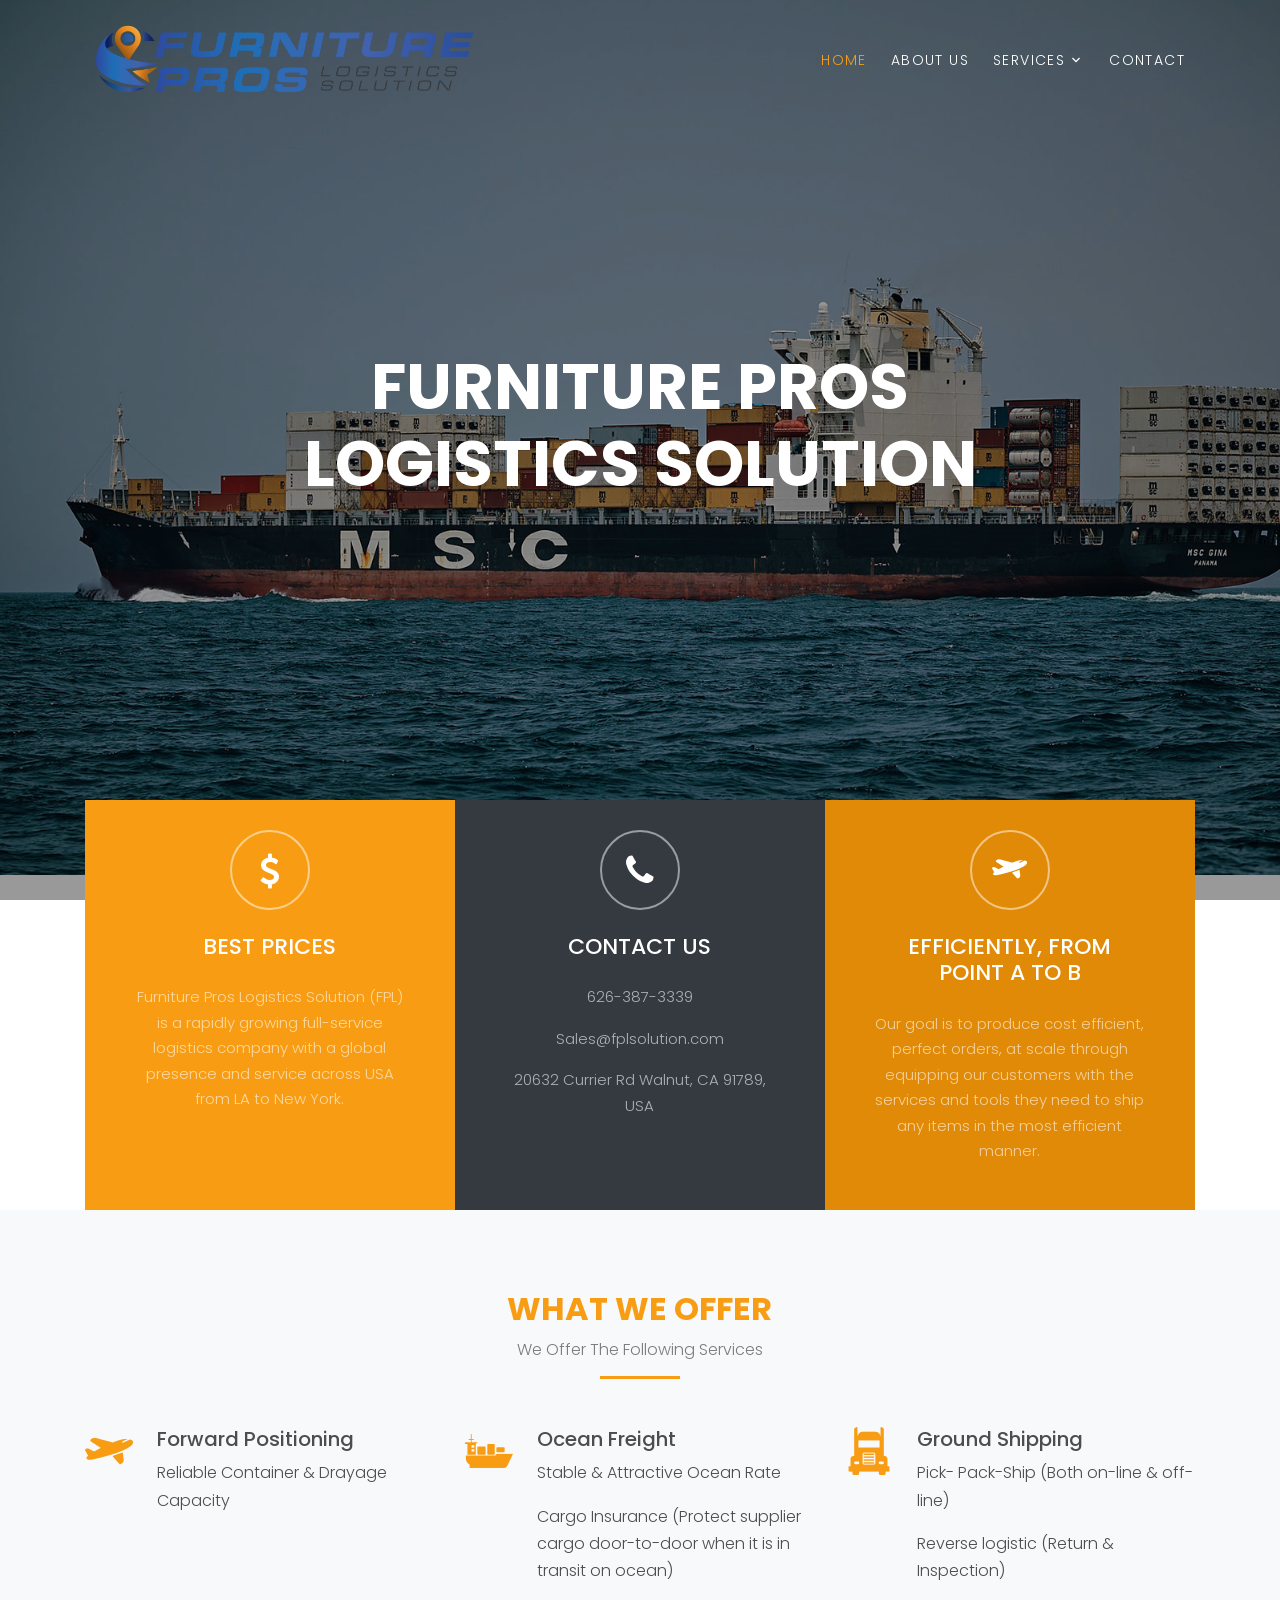
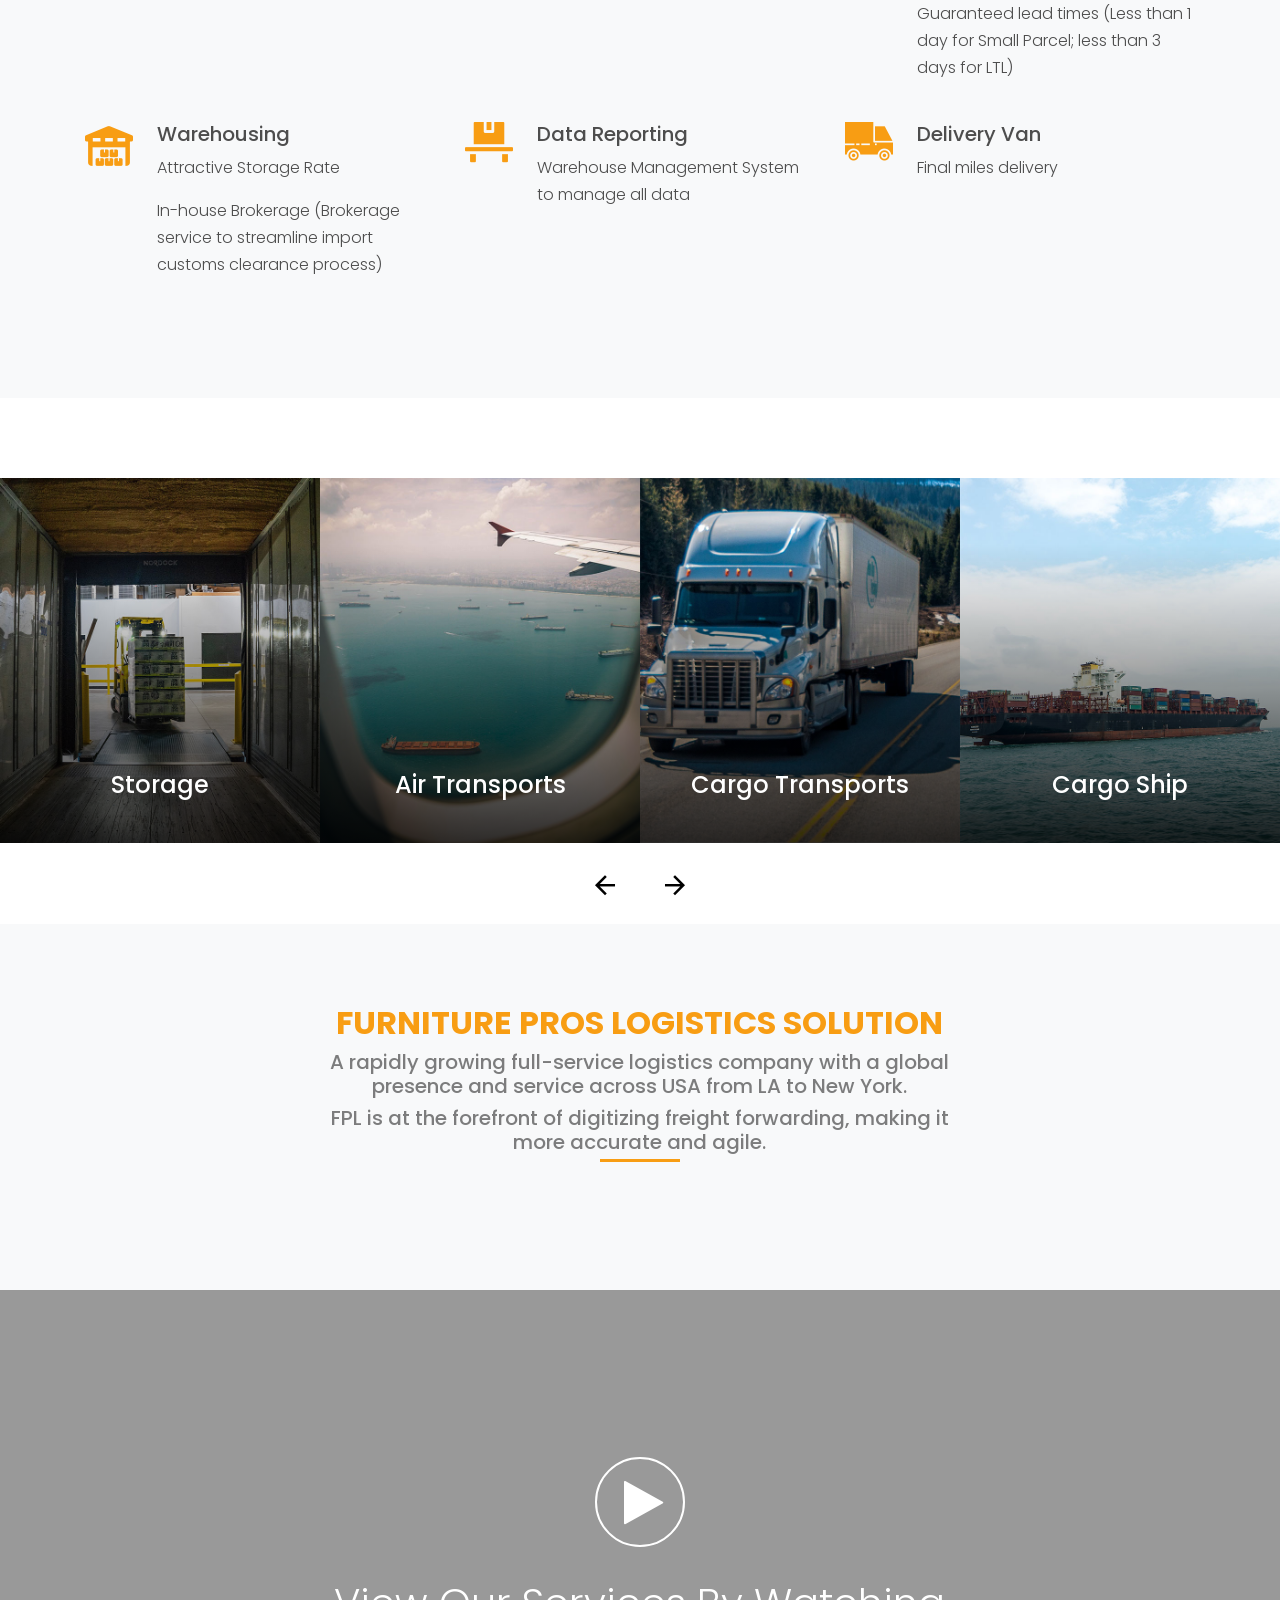
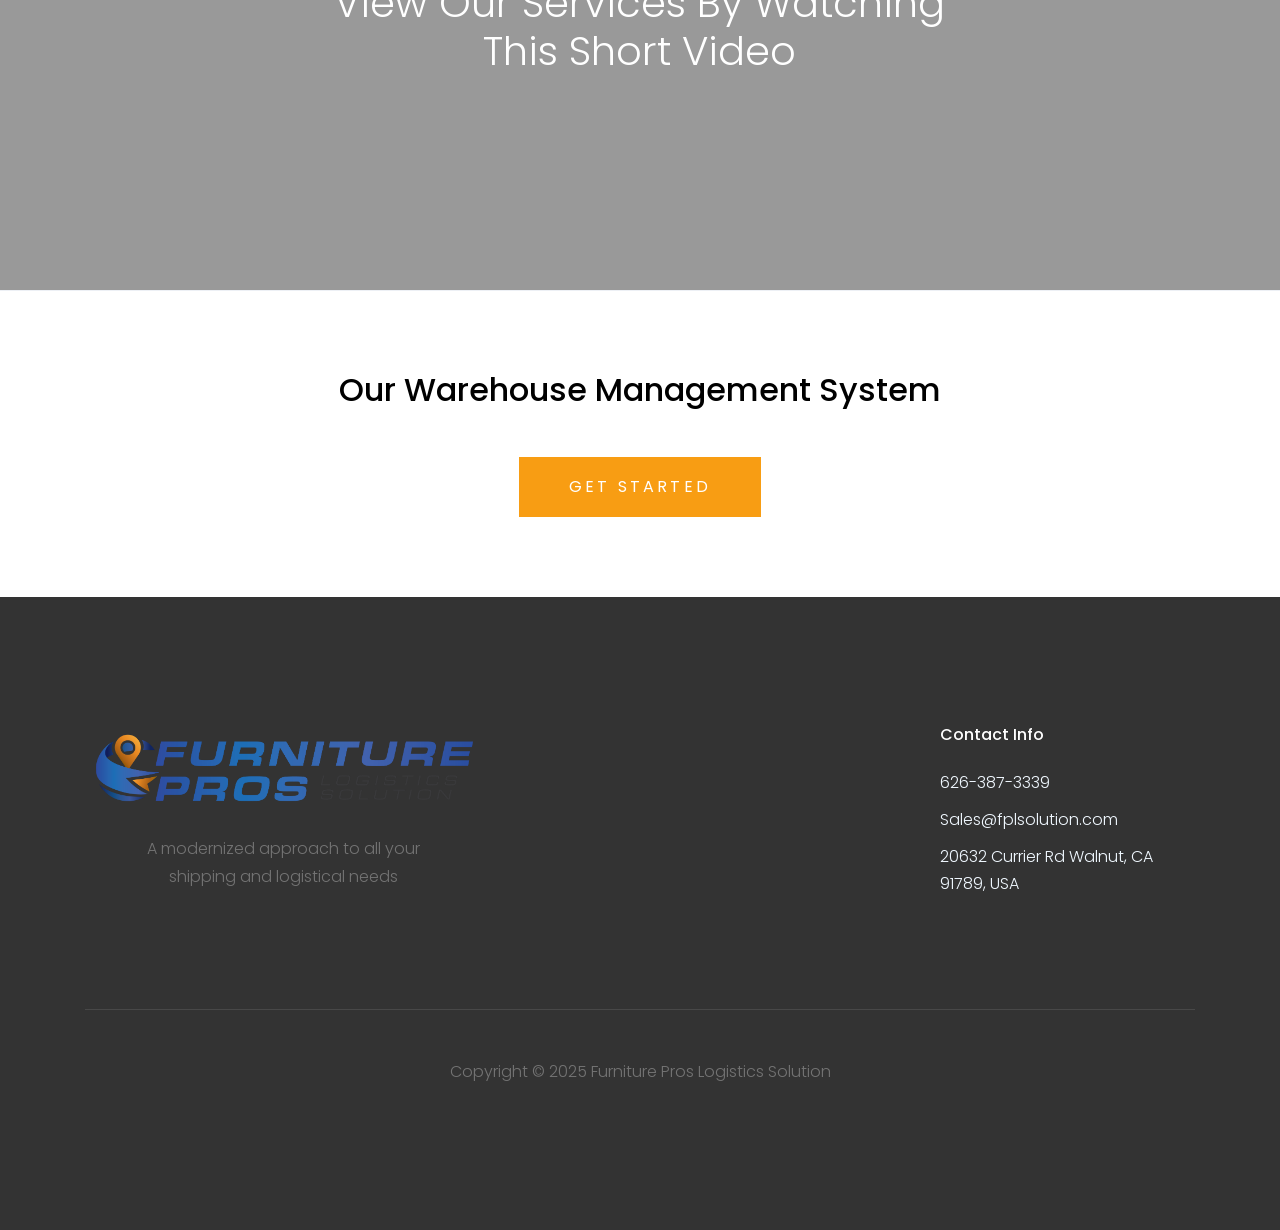
==== commit dfc09dfe: "updated logo" ====
--- a/index.html
+++ b/index.html
@@ -48,8 +48,8 @@
 
                     <div class="col-11 col-xl-2">
                         <h1 class="mb-0"><a href="index.html" class="text-white h2 mb-0">
-                            <img width="300" height="90"
-                            src="https://furnitureproslogistics.com/wp-content/uploads/2021/12/Furniture-Pro-Logistics-Logo-white-2.png">
+                            <img width="400" height="90"
+                            src="images/fpl_logo2.png">
                         </a></h1>
                     </div>
                     <div class="col-12 col-md-10 d-none d-xl-block">
@@ -68,8 +68,8 @@
                                         <li><a href="#">Storage</a></li>
                                     </ul>
                                 </li>
-                                <li><a href="industries.html">Industries</a></li>
-                                <li><a href="blog.html">Blog</a></li>
+                                <!-- <li><a href="industries.html">Industries</a></li>
+                                <li><a href="blog.html">Blog</a></li> -->
                                 <li><a href="contact.html">Contact</a></li>
                             </ul>
                         </nav>
@@ -96,7 +96,7 @@
 
                 <div class="col-md-8" data-aos="fade-up" data-aos-delay="400">
                     <h1 class="text-white font-weight-light mb-5 text-uppercase font-weight-bold">Furniture Pros Logistics Solution</h1>
-                    <h4 class="text-white font-weight-light mb-5 text-uppercase font-weight-bold">Worldwide Freight Services</h4>
+                    <!-- <h4 class="text-white font-weight-light mb-5 text-uppercase font-weight-bold">Worldwide Freight Services</h4> -->
                 </div>
             </div>
         </div>
@@ -489,7 +489,7 @@
                             </ul>
                         </div> -->
                         <div class="col-md-6 text-center">
-                            <img width="300" height="90" src="https://furnitureproslogistics.com/wp-content/uploads/2021/12/Furniture-Pro-Logistics-Logo-white-2.png" alt="Furniture Pros Logistics Logo">
+                            <img width="400" height="90" src="images/fpl_logo2.png" alt="Furniture Pros Logistics Logo">
                             <p class="footer-text">A modernized approach to all your shipping and logistical needs</p>
                         </div>
                         
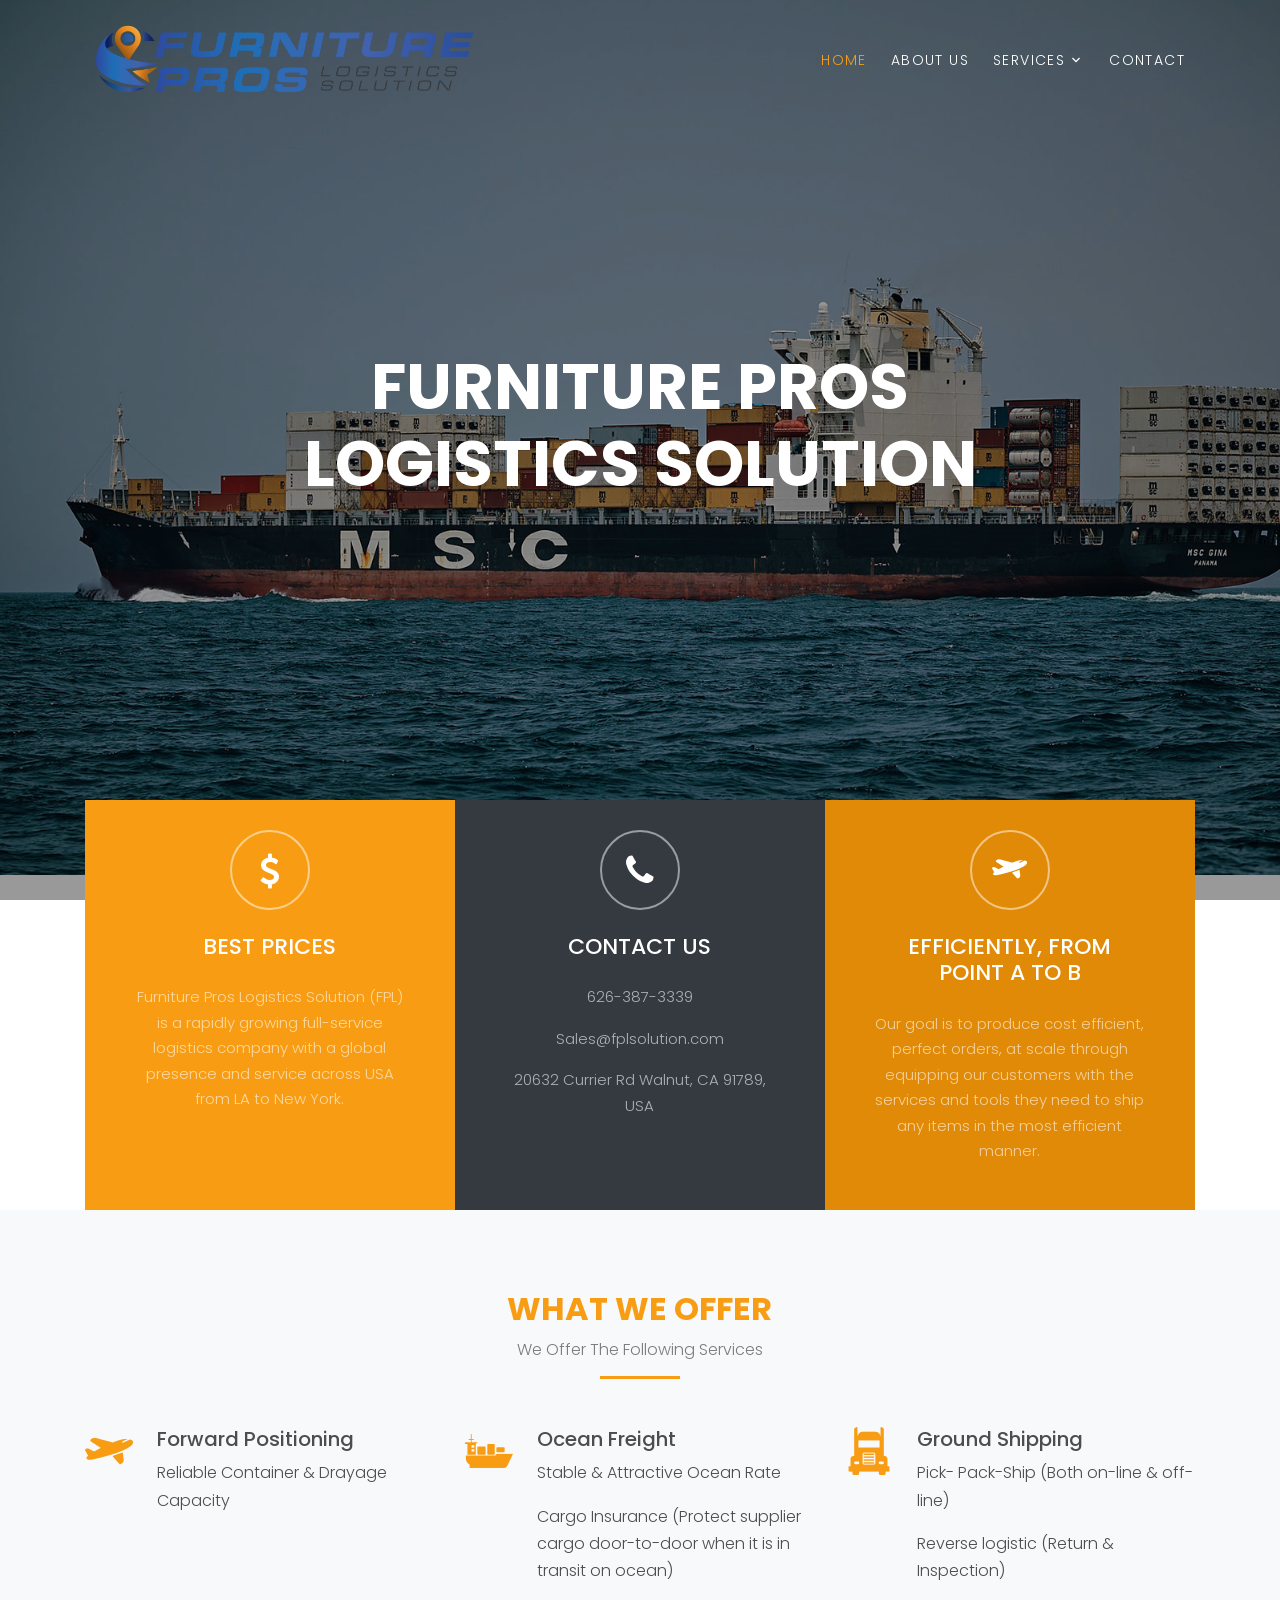
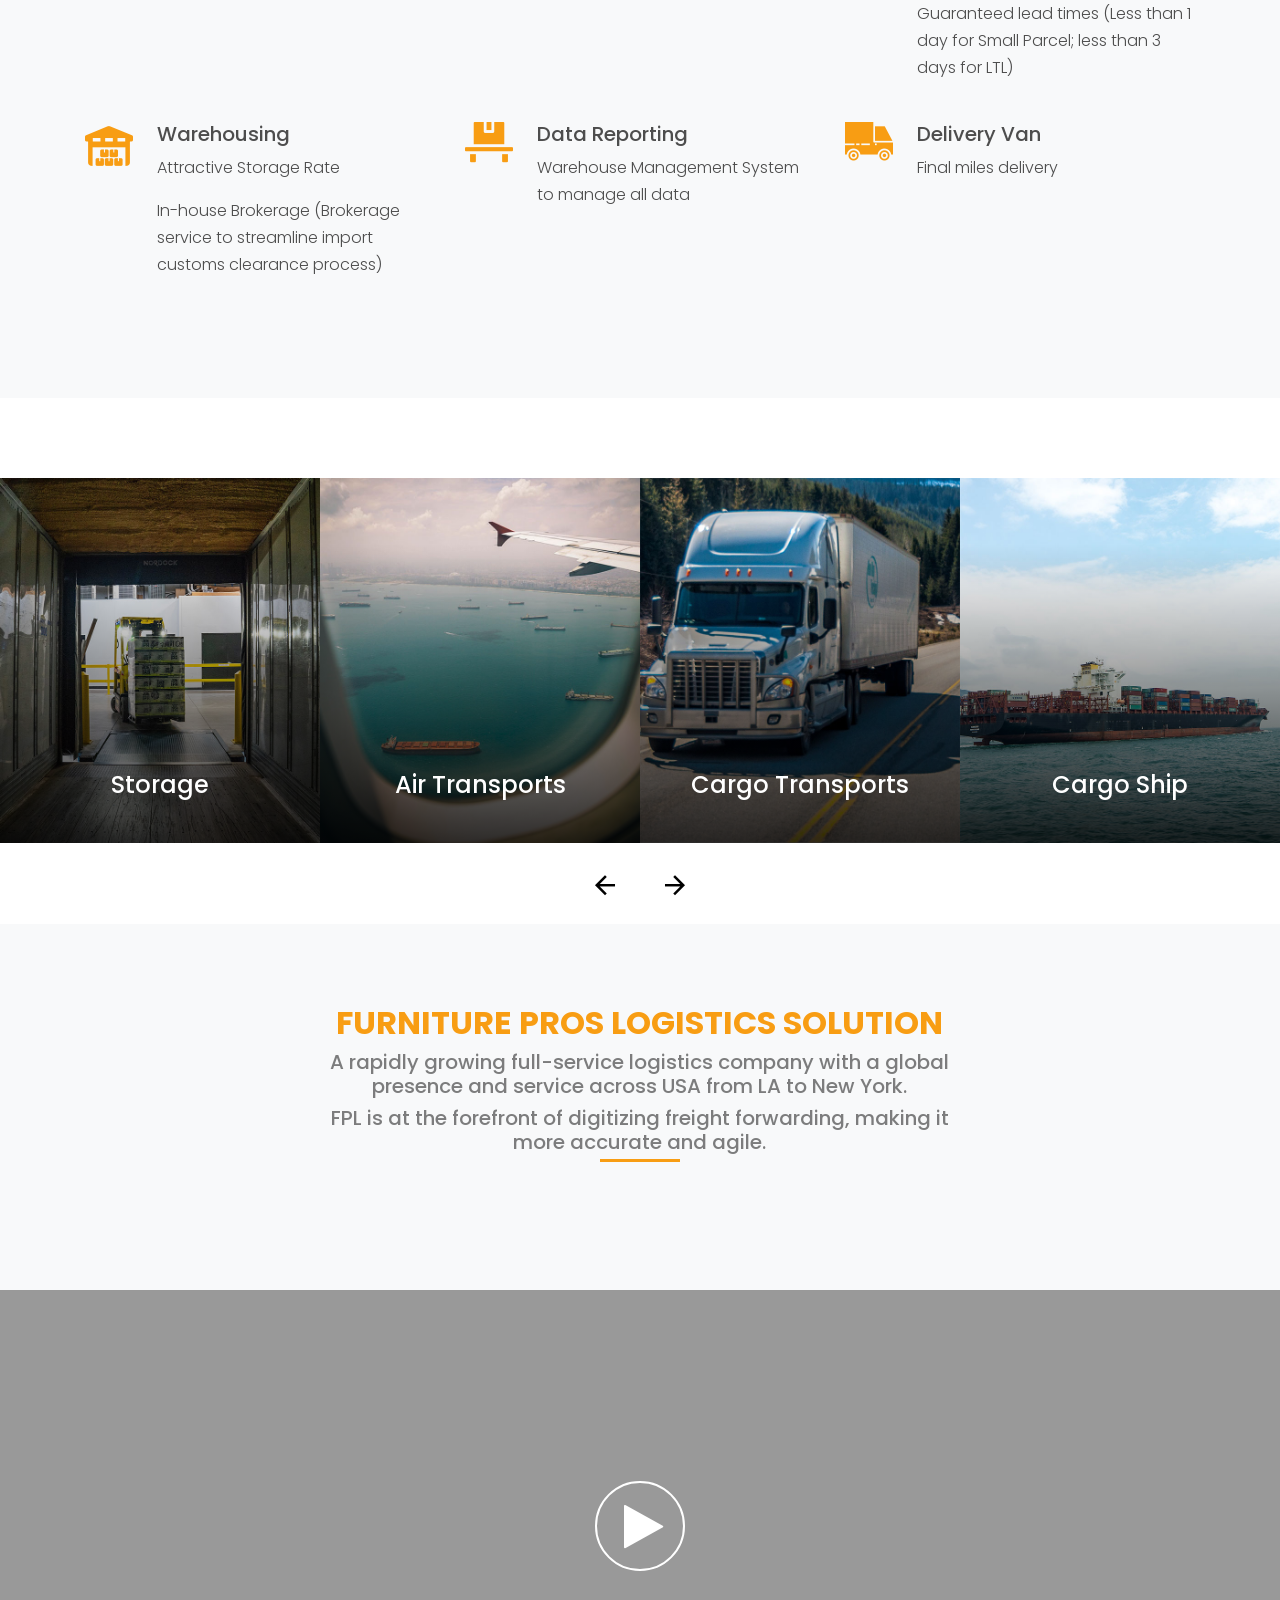
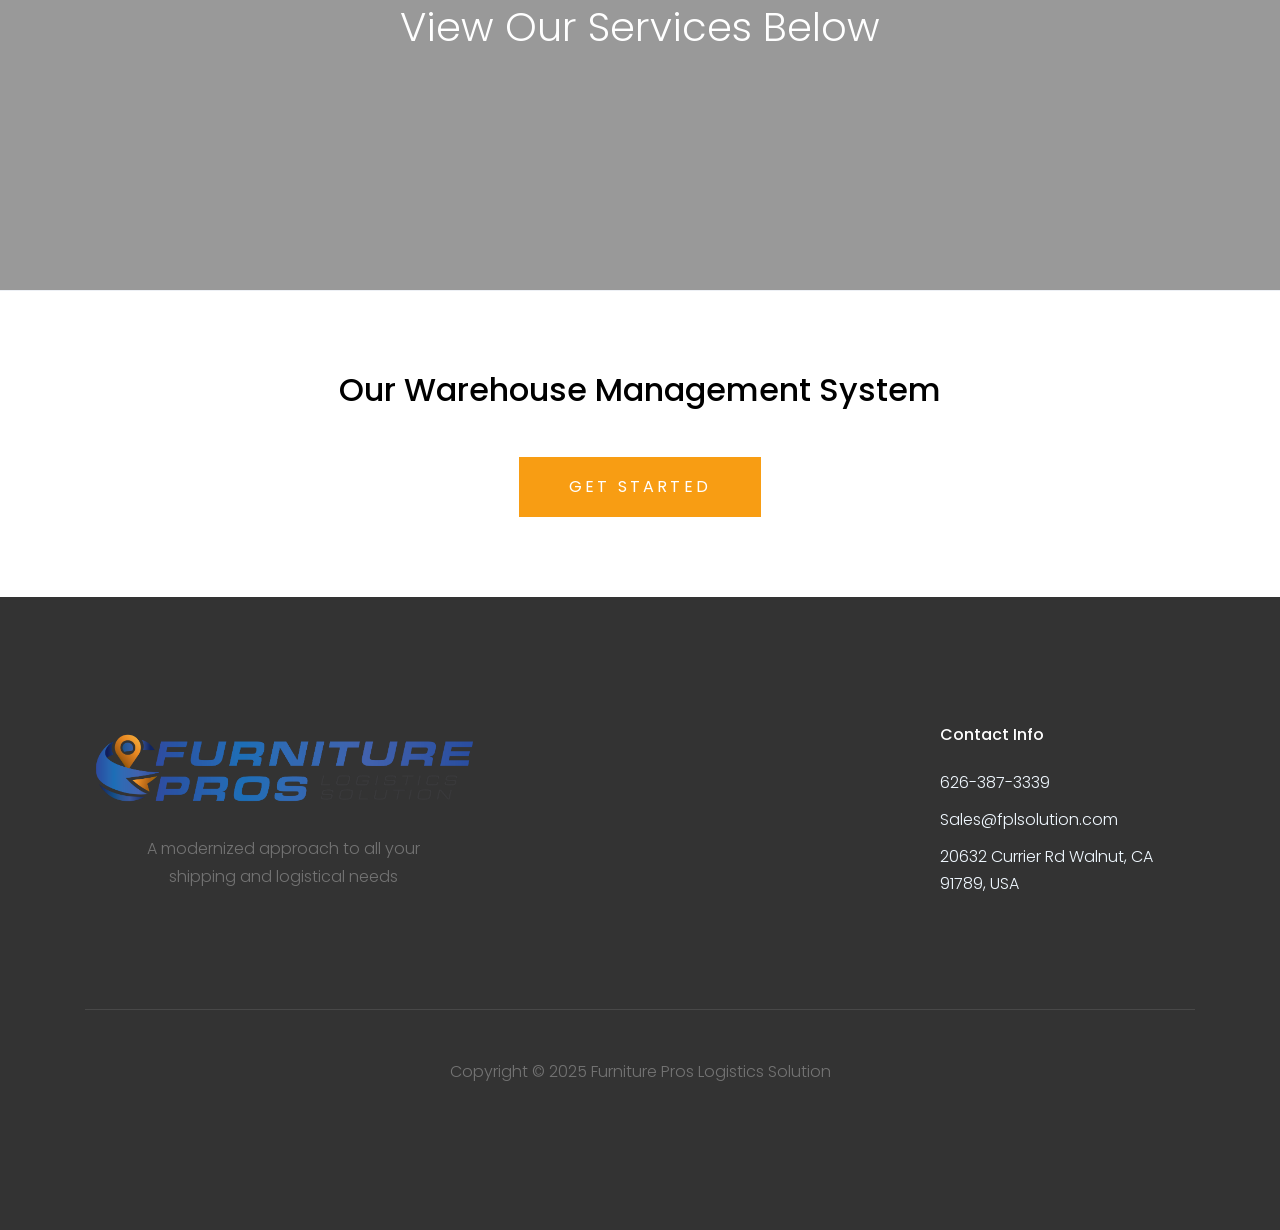
==== commit 93149a5e: "remove old video" ====
--- a/index.html
+++ b/index.html
@@ -5,6 +5,7 @@
     <title>Furniture Pros Logistics Solution</title>
     <meta charset="utf-8">
     <meta name="viewport" content="width=device-width, initial-scale=1, shrink-to-fit=no">
+    <link href="images/fpl_logo1.png" rel="icon">
 
     <link rel="stylesheet"
         href="https://fonts.googleapis.com/css?family=Poppins:200,300,400,700,900|Display+Playfair:200,300,400,700">
@@ -48,9 +49,8 @@
 
                     <div class="col-11 col-xl-2">
                         <h1 class="mb-0"><a href="index.html" class="text-white h2 mb-0">
-                            <img width="400" height="90"
-                            src="images/fpl_logo2.png">
-                        </a></h1>
+                                <img width="400" height="90" src="images/fpl_logo2.png">
+                            </a></h1>
                     </div>
                     <div class="col-12 col-md-10 d-none d-xl-block">
                         <nav class="site-navigation position-relative text-right" role="navigation">
@@ -75,17 +75,15 @@
                         </nav>
                     </div>
 
-
                     <div class="d-inline-block d-xl-none ml-md-0 mr-auto py-3" style="position: relative; top: 3px;"><a
                             href="#" class="site-menu-toggle js-menu-toggle text-white"><span
                                 class="icon-menu h3"></span></a></div>
 
                 </div>
-
-            </div>
-    </div>
-
-    </header>
+            </div>
+
+        </header>
+    </div>
 
 
 
@@ -95,7 +93,8 @@
             <div class="row align-items-center justify-content-center text-center">
 
                 <div class="col-md-8" data-aos="fade-up" data-aos-delay="400">
-                    <h1 class="text-white font-weight-light mb-5 text-uppercase font-weight-bold">Furniture Pros Logistics Solution</h1>
+                    <h1 class="text-white font-weight-light mb-5 text-uppercase font-weight-bold">Furniture Pros
+                        Logistics Solution</h1>
                     <!-- <h4 class="text-white font-weight-light mb-5 text-uppercase font-weight-bold">Worldwide Freight Services</h4> -->
                 </div>
             </div>
@@ -110,7 +109,8 @@
                         <span class="icon-dollar"></span>
                     </div>
                     <h2 class="my-4 heading">Best Prices</h2>
-                    <p>Furniture Pros Logistics Solution (FPL) is a rapidly growing full-service logistics company with a global presence and service across USA from LA to New York.</p>
+                    <p>Furniture Pros Logistics Solution (FPL) is a rapidly growing full-service logistics company with
+                        a global presence and service across USA from LA to New York.</p>
                 </div>
             </div>
             <div class="col-md-4">
@@ -130,7 +130,8 @@
                         <span class="flaticon-travel"></span>
                     </div>
                     <h2 class="my-4 heading">Efficiently, from Point A to B</h2>
-                    <p>Our goal is to produce cost efficient, perfect orders, at scale through equipping our customers with the services and tools they need to ship any items in the most efficient manner.</p>
+                    <p>Our goal is to produce cost efficient, perfect orders, at scale through equipping our customers
+                        with the services and tools they need to ship any items in the most efficient manner.</p>
                 </div>
             </div>
         </div>
@@ -291,8 +292,10 @@
             <div class="row justify-content-center mb-5">
                 <div class="col-md-7 text-center border-primary">
                     <h2 class="font-weight-light text-primary">Furniture Pros Logistics Solution</h2>
-                    <h5 class="color-black-opacity-5">A rapidly growing full-service logistics company with a global presence and service across USA from LA to New York.</h5>
-                    <h5 class="color-black-opacity-5">FPL is at the forefront of digitizing freight forwarding, making it more accurate and agile.</h5>
+                    <h5 class="color-black-opacity-5">A rapidly growing full-service logistics company with a global
+                        presence and service across USA from LA to New York.</h5>
+                    <h5 class="color-black-opacity-5">FPL is at the forefront of digitizing freight forwarding, making
+                        it more accurate and agile.</h5>
                 </div>
             </div>
 
@@ -342,9 +345,9 @@
             <div class="row align-items-center justify-content-center text-center">
 
                 <div class="col-md-7" data-aos="fade-up" data-aos-delay="400">
-                    <a href="https://vimeo.com/channels/staffpicks/93951774"
+                    <a href="#"
                         class="play-single-big mb-4 d-inline-block popup-vimeo"><span class="icon-play"></span></a>
-                    <h2 class="text-white font-weight-light mb-5 h1">View Our Services By Watching This Short Video</h2>
+                    <h2 class="text-white font-weight-light mb-5 h1">View Our Services Below</h2>
 
                 </div>
             </div>
@@ -458,7 +461,8 @@
             <div class="row text-center">
                 <div class="col-md-12">
                     <h2 class="mb-5 text-black">Our Warehouse Management System</h2>
-                    <p class="mb-0"><a href="http://wms.furnitureproslogistics.com" target="_blank" class="btn btn-primary py-3 px-5 text-white">Get Started</a>
+                    <p class="mb-0"><a href="http://wms.furnitureproslogistics.com" target="_blank"
+                            class="btn btn-primary py-3 px-5 text-white">Get Started</a>
                     </p>
                 </div>
             </div>
@@ -492,7 +496,7 @@
                             <img width="400" height="90" src="images/fpl_logo2.png" alt="Furniture Pros Logistics Logo">
                             <p class="footer-text">A modernized approach to all your shipping and logistical needs</p>
                         </div>
-                        
+
                         <!-- <div class="col-md-3">
                             <h2 class="footer-heading mb-4">Follow Us</h2>
                             <a href="#" class="pl-0 pr-3"><span class="icon-facebook"></span></a>
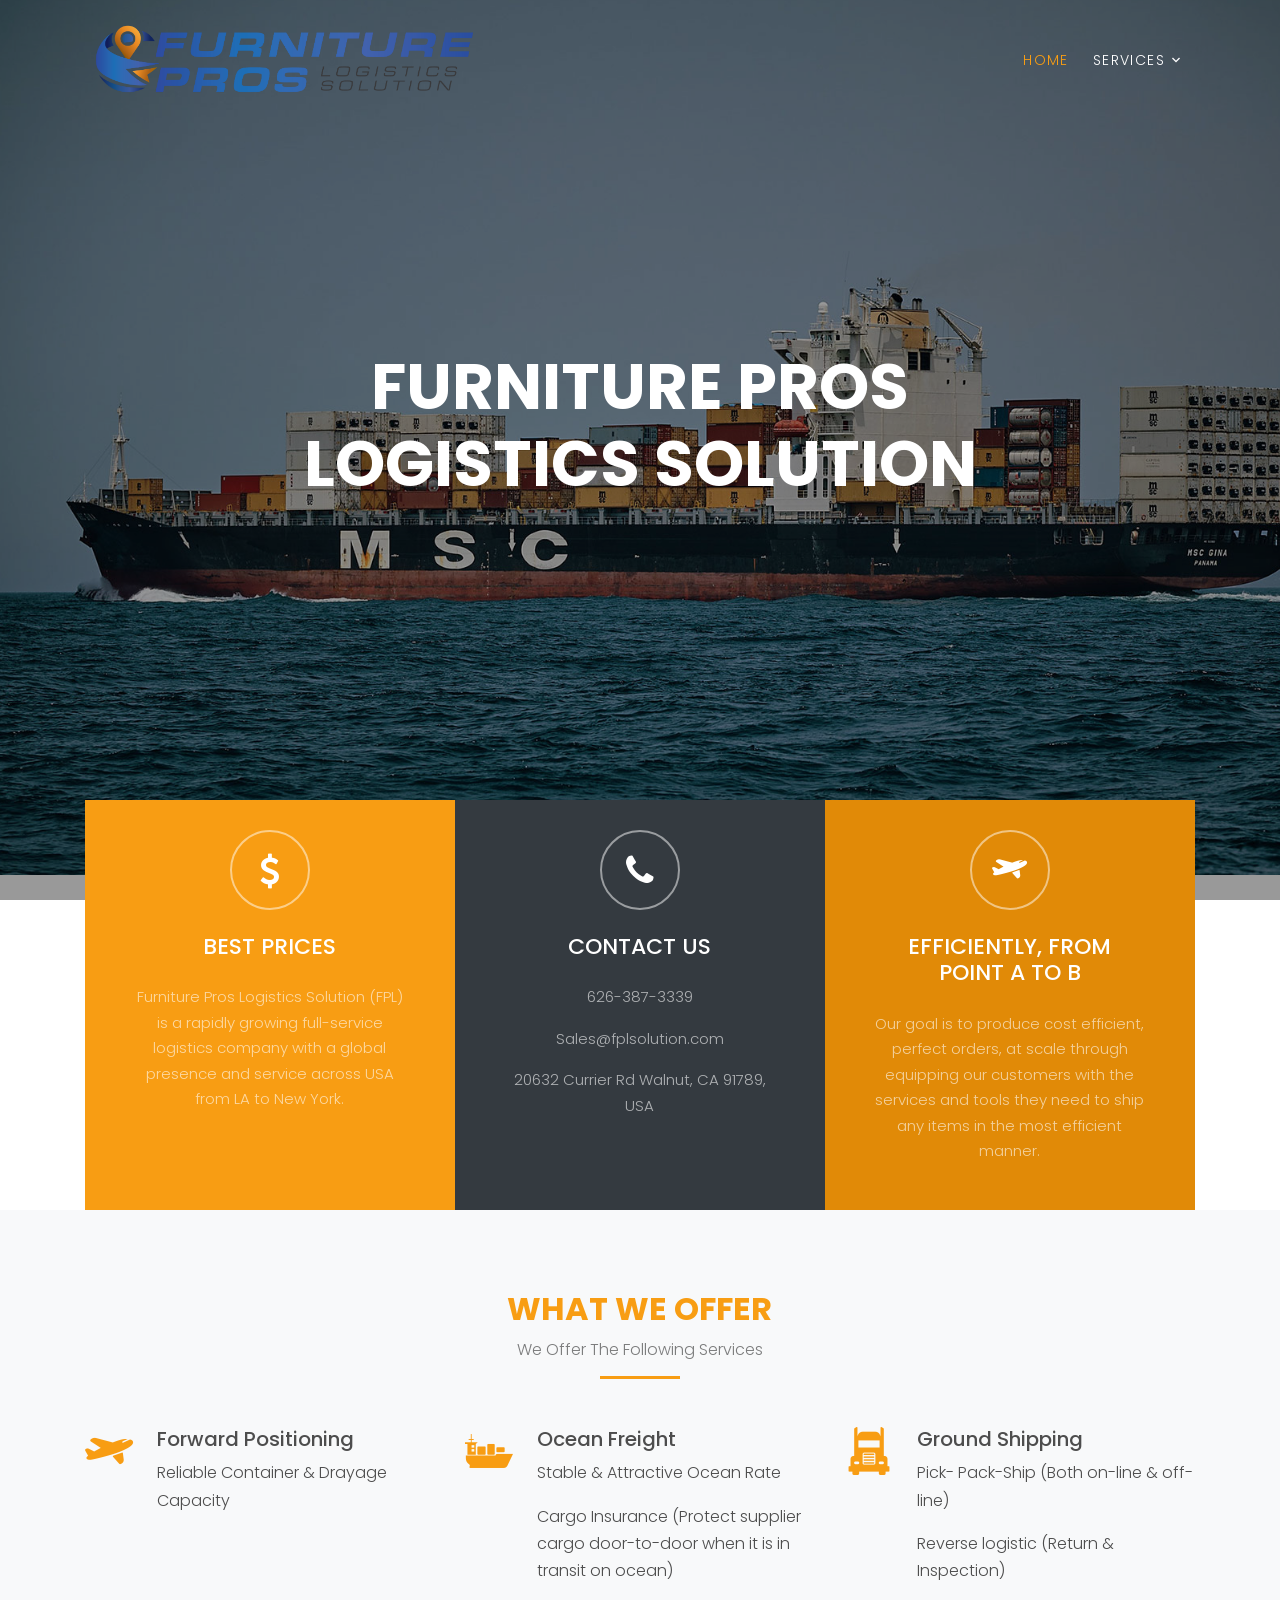
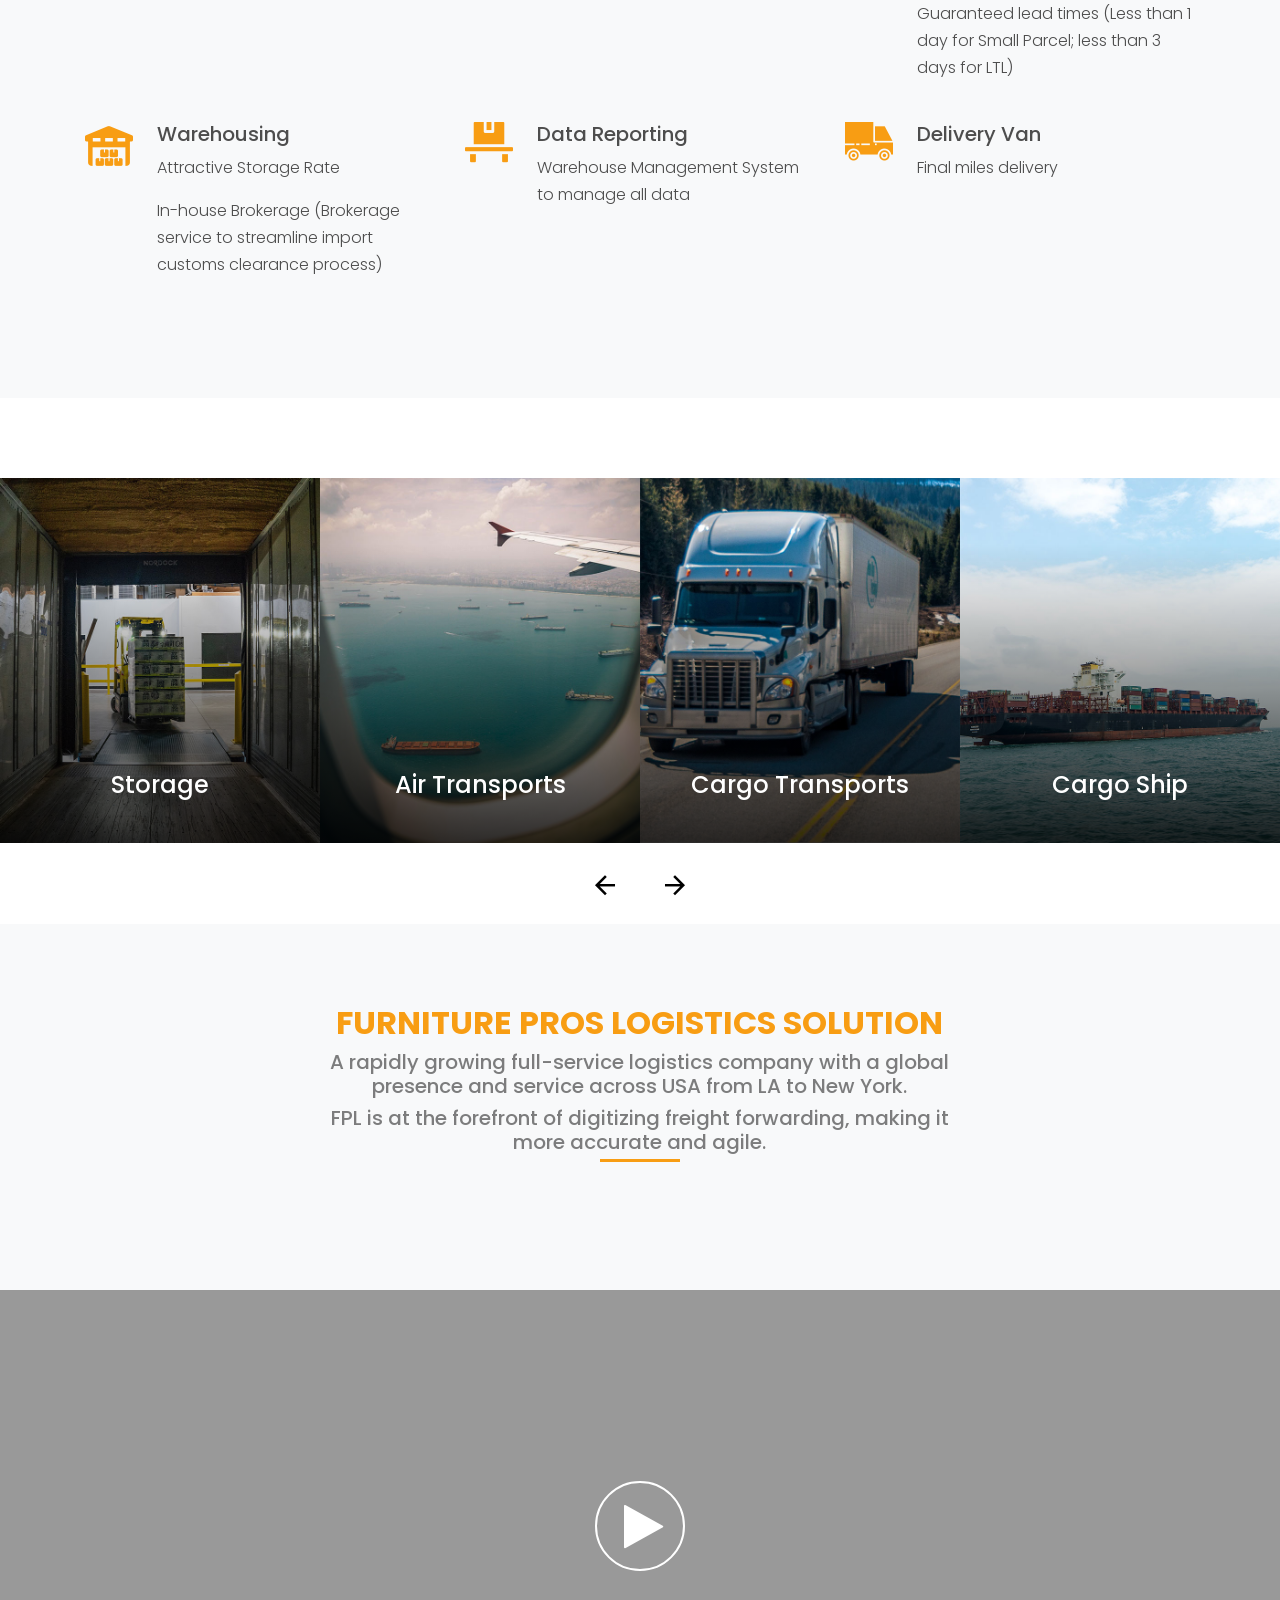
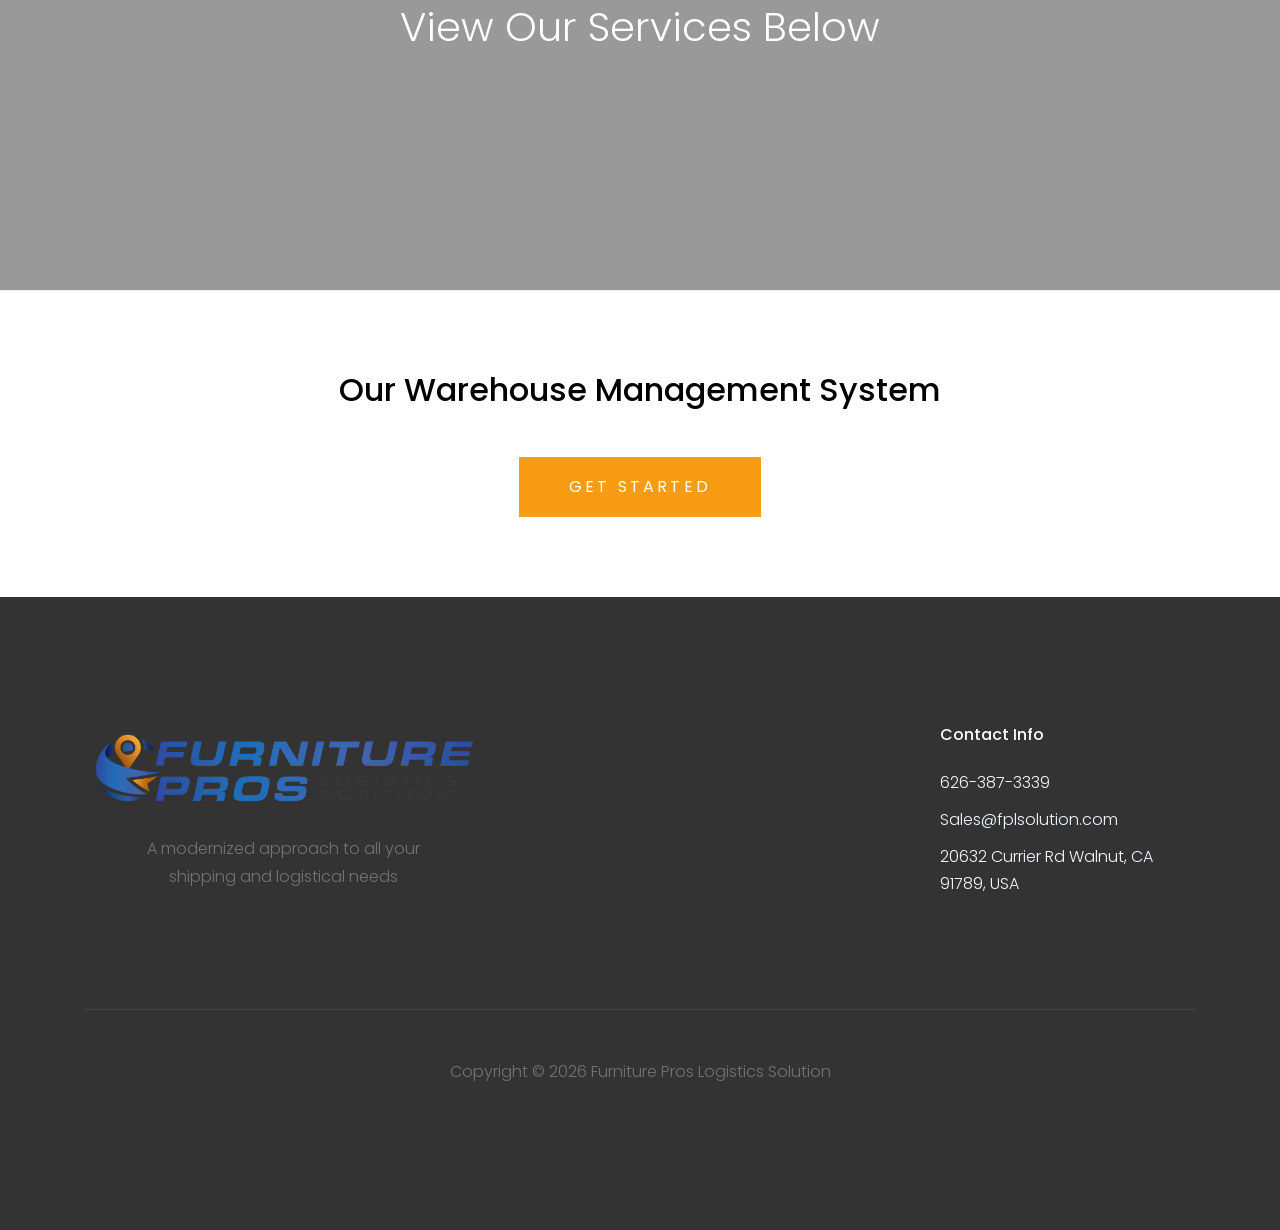
==== commit 0fa08c43: "Update index.html" ====
--- a/index.html
+++ b/index.html
@@ -57,7 +57,7 @@
 
                             <ul class="site-menu js-clone-nav mx-auto d-none d-lg-block">
                                 <li class="active"><a href="index.html">Home</a></li>
-                                <li><a href="about.html">About Us</a></li>
+                                <!-- <li><a href="about.html">About Us</a></li> -->
                                 <li class="has-children">
                                     <a href="services.html">Services</a>
                                     <ul class="dropdown">
@@ -70,7 +70,7 @@
                                 </li>
                                 <!-- <li><a href="industries.html">Industries</a></li>
                                 <li><a href="blog.html">Blog</a></li> -->
-                                <li><a href="contact.html">Contact</a></li>
+                                <!-- <li><a href="contact.html">Contact</a></li> -->
                             </ul>
                         </nav>
                     </div>
@@ -519,7 +519,7 @@
                 <div class="col-md-12">
                     <div class="border-top pt-5">
                         <p>
-                            Copyright © 2025 Furniture Pros Logistics Solution
+                            Copyright © 2026 Furniture Pros Logistics Solution
                         </p>
                     </div>
                 </div>
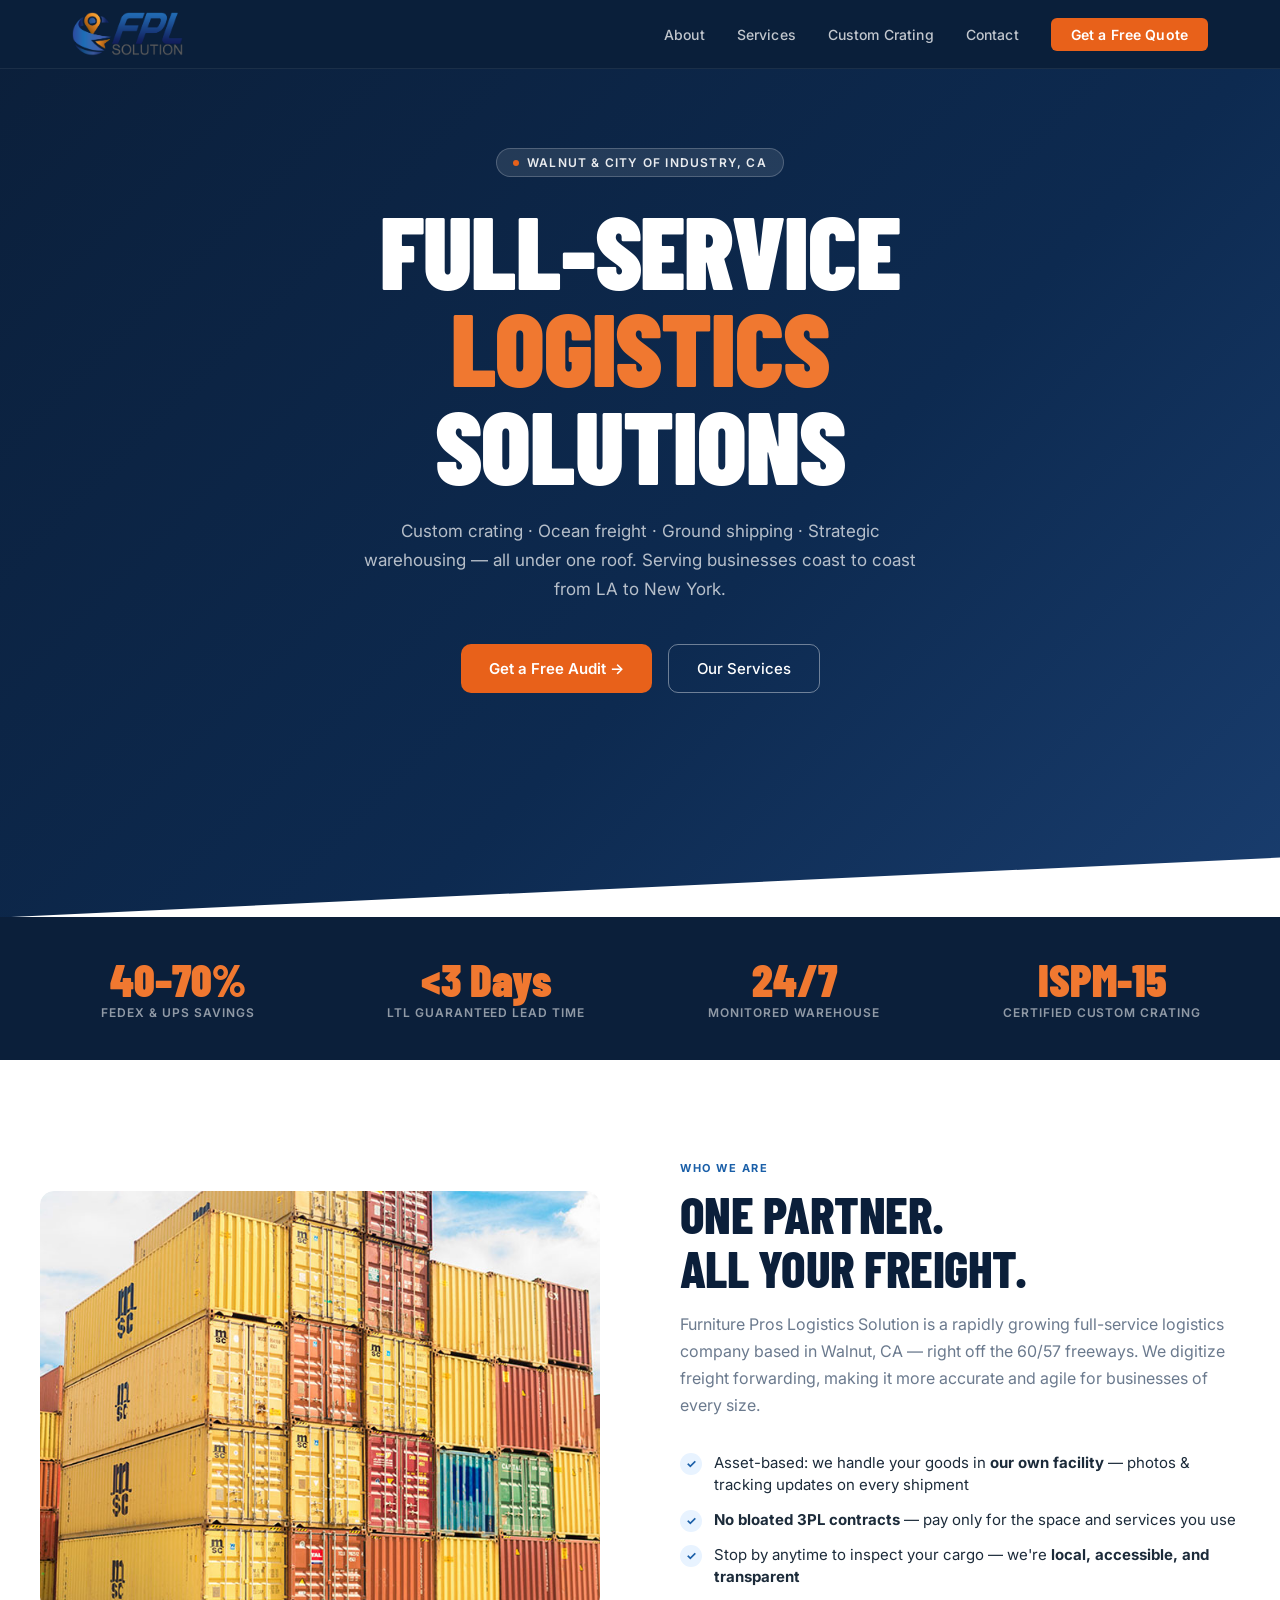
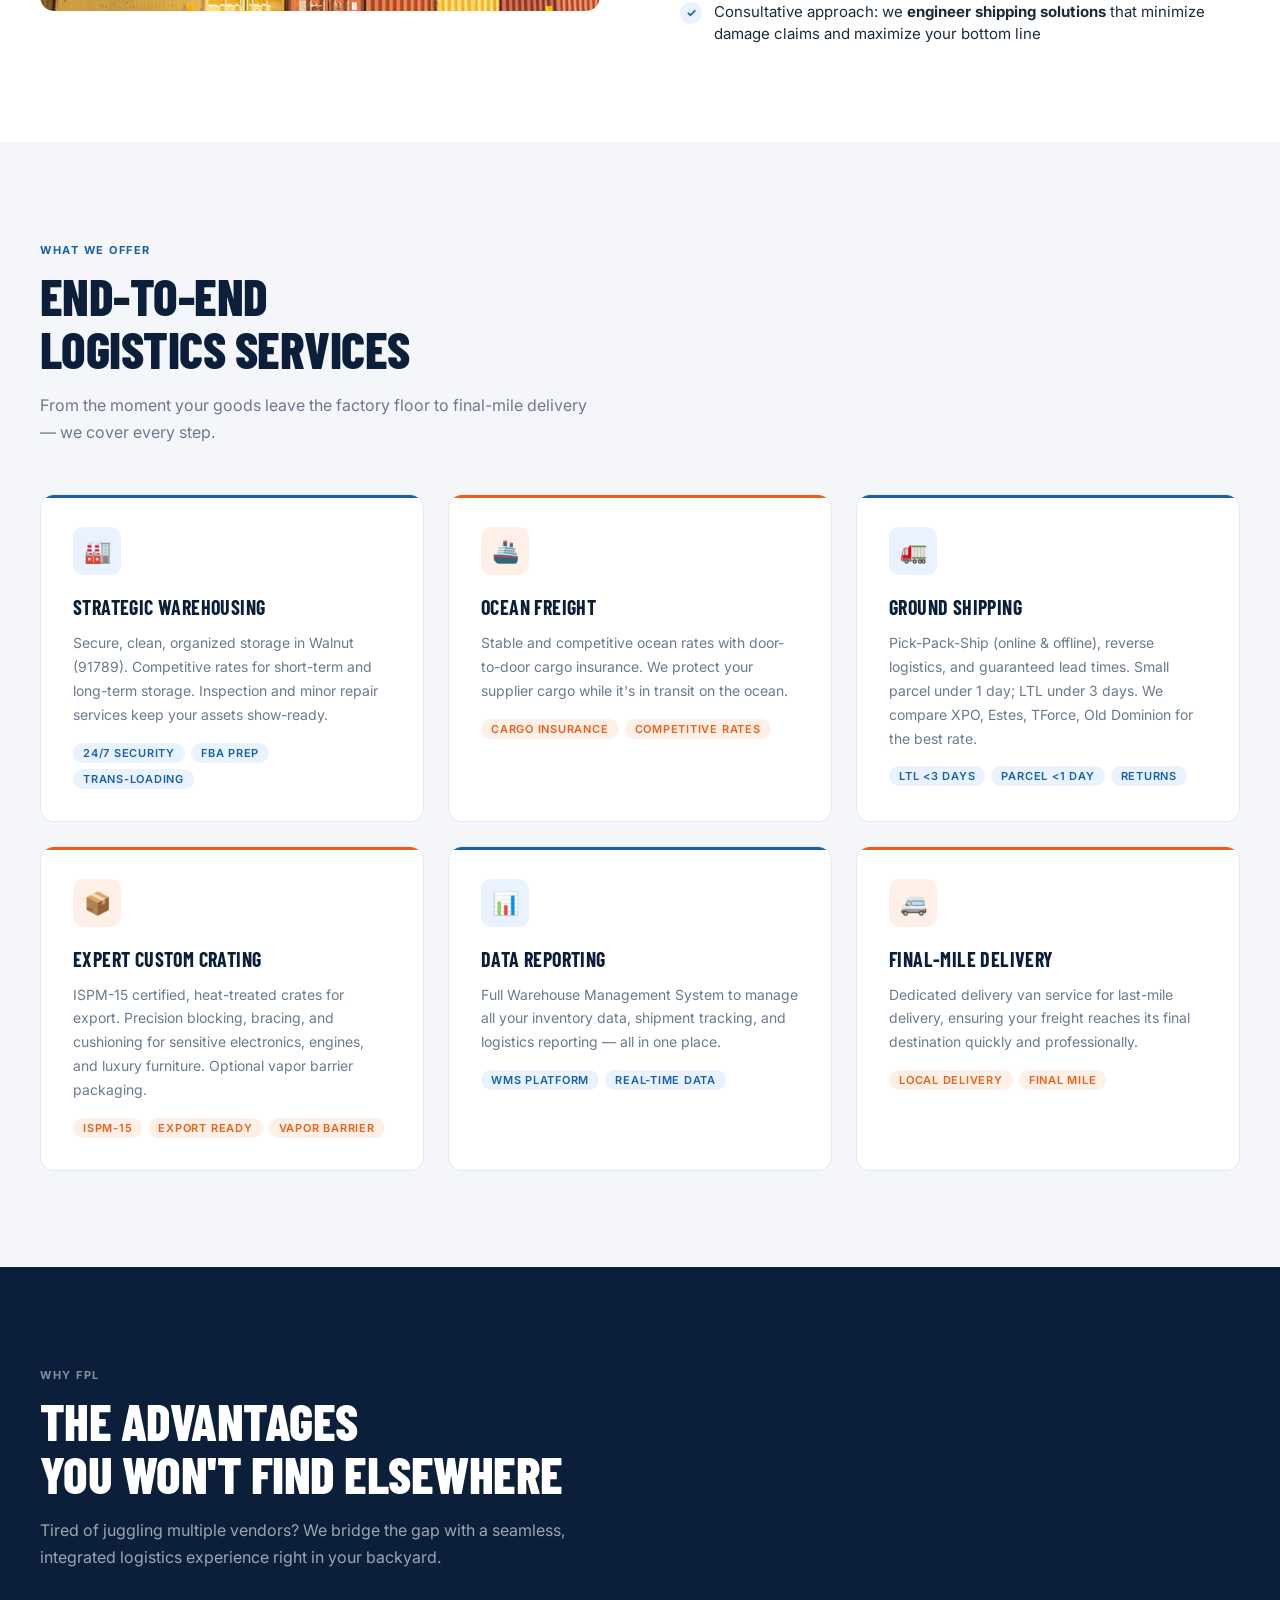
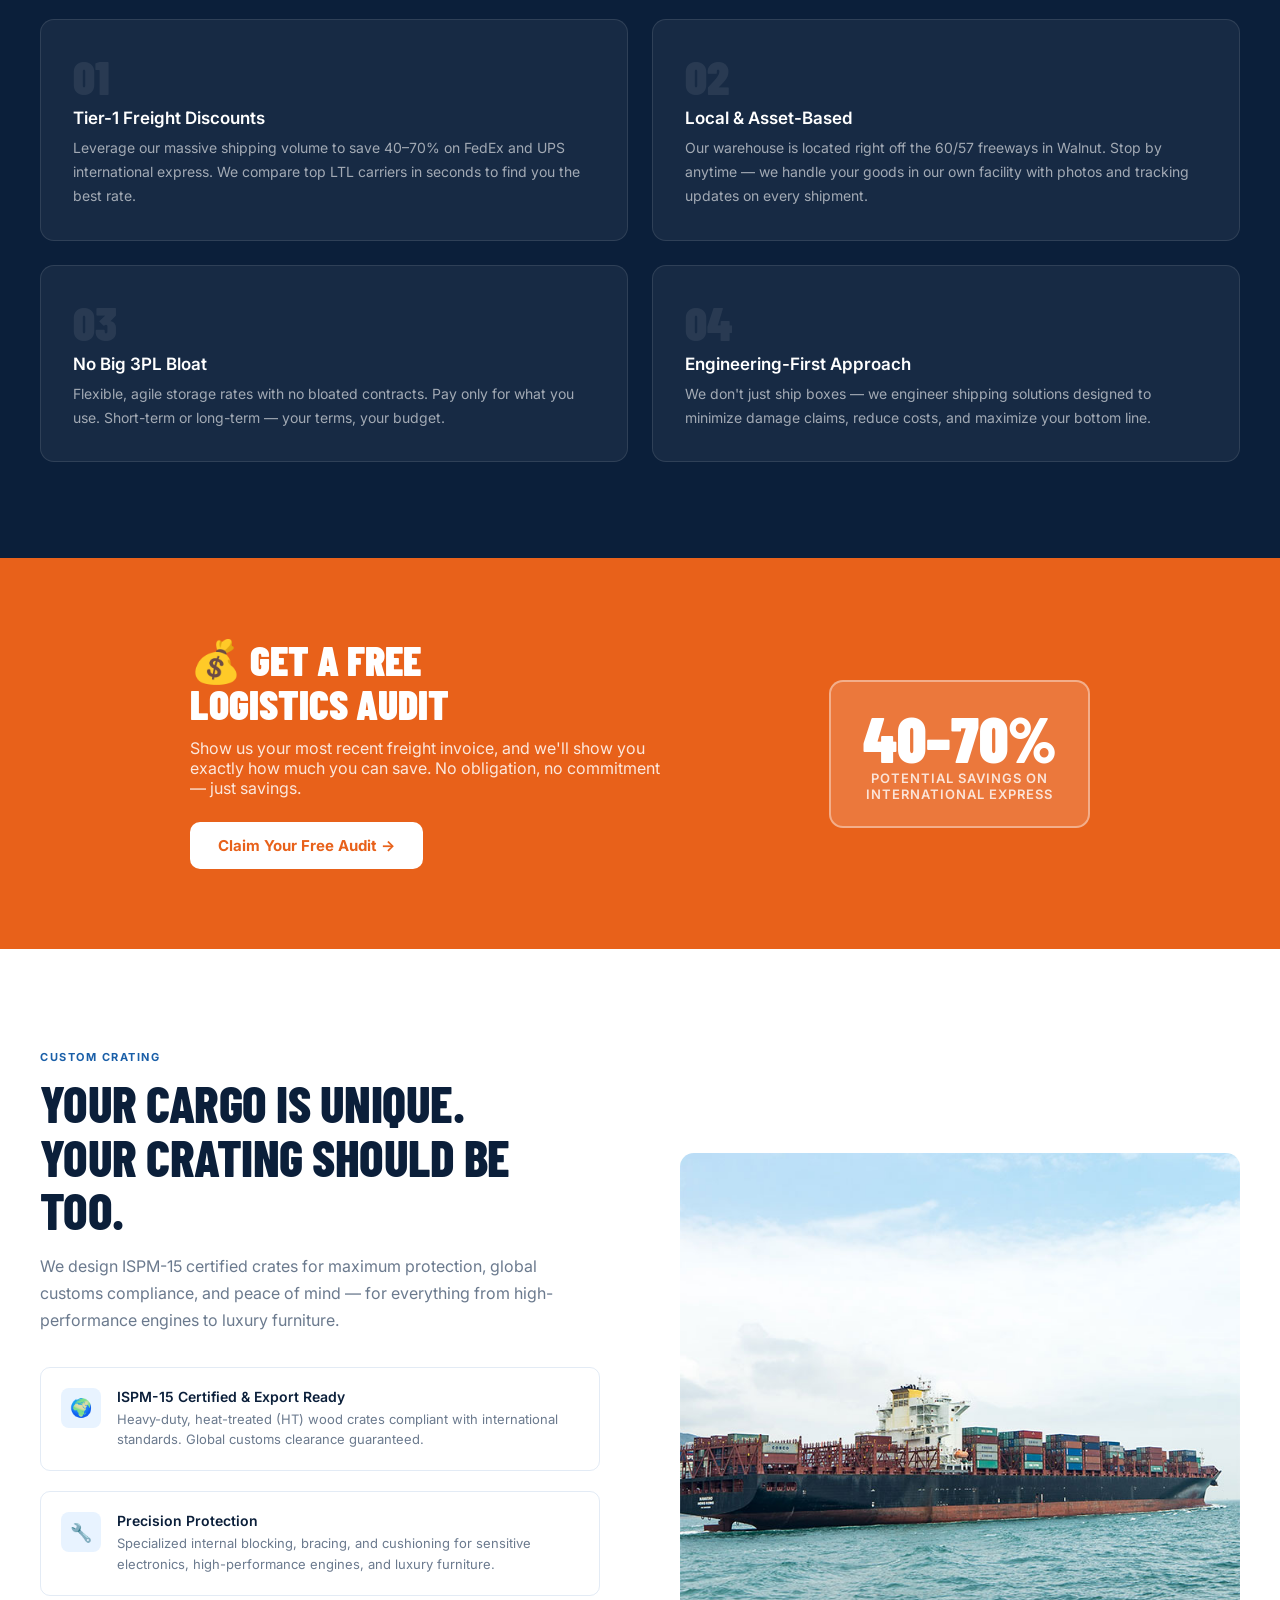
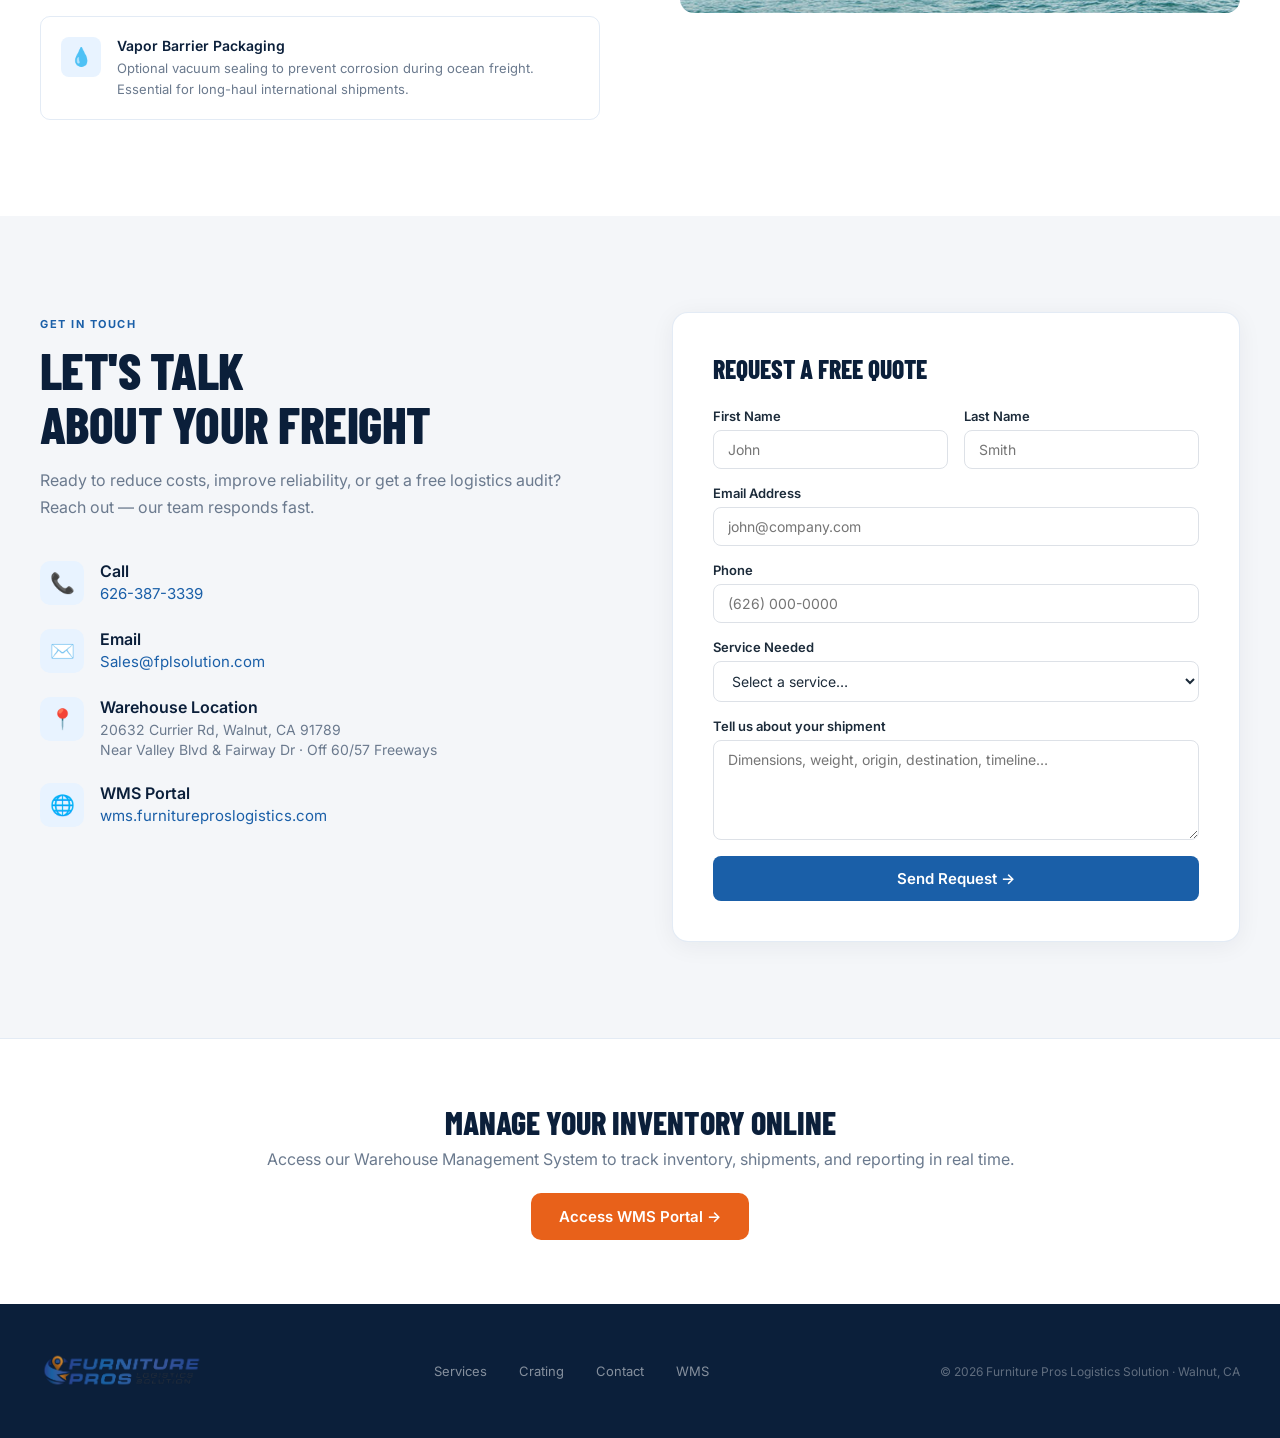
==== commit ac14434b: "update ui" ====
--- a/index.html
+++ b/index.html
@@ -1,548 +1,544 @@
-<!DOCTYPE html>
+<!doctype html>
 <html lang="en">
-
-<head>
-    <title>Furniture Pros Logistics Solution</title>
-    <meta charset="utf-8">
-    <meta name="viewport" content="width=device-width, initial-scale=1, shrink-to-fit=no">
-    <link href="images/fpl_logo1.png" rel="icon">
-
-    <link rel="stylesheet"
-        href="https://fonts.googleapis.com/css?family=Poppins:200,300,400,700,900|Display+Playfair:200,300,400,700">
-    <link rel="stylesheet" href="fonts/icomoon/style.css">
-
-    <link rel="stylesheet" href="css/bootstrap.min.css">
-    <link rel="stylesheet" href="css/magnific-popup.css">
-    <link rel="stylesheet" href="css/jquery-ui.css">
-    <link rel="stylesheet" href="css/owl.carousel.min.css">
-    <link rel="stylesheet" href="css/owl.theme.default.min.css">
-
-    <link rel="stylesheet" href="css/bootstrap-datepicker.css">
-
-    <link rel="stylesheet" href="fonts/flaticon/font/flaticon.css">
-
-
-
-    <link rel="stylesheet" href="css/aos.css">
-
-    <link rel="stylesheet" href="css/style.css">
-
-</head>
-
-<body>
-
-    <div class="site-wrap">
-
-        <div class="site-mobile-menu">
-            <div class="site-mobile-menu-header">
-                <div class="site-mobile-menu-close mt-3">
-                    <span class="icon-close2 js-menu-toggle"></span>
-                </div>
-            </div>
-            <div class="site-mobile-menu-body"></div>
-        </div>
-
-        <header class="site-navbar py-3" role="banner">
-
-            <div class="container">
-                <div class="row align-items-center">
-
-                    <div class="col-11 col-xl-2">
-                        <h1 class="mb-0"><a href="index.html" class="text-white h2 mb-0">
-                                <img width="400" height="90" src="images/fpl_logo2.png">
-                            </a></h1>
-                    </div>
-                    <div class="col-12 col-md-10 d-none d-xl-block">
-                        <nav class="site-navigation position-relative text-right" role="navigation">
-
-                            <ul class="site-menu js-clone-nav mx-auto d-none d-lg-block">
-                                <li class="active"><a href="index.html">Home</a></li>
-                                <!-- <li><a href="about.html">About Us</a></li> -->
-                                <li class="has-children">
-                                    <a href="services.html">Services</a>
-                                    <ul class="dropdown">
-                                        <li><a href="#">Air Freight</a></li>
-                                        <li><a href="#">Ocean Freight</a></li>
-                                        <li><a href="#">Ground Shipping</a></li>
-                                        <li><a href="#">Warehousing</a></li>
-                                        <li><a href="#">Storage</a></li>
-                                    </ul>
-                                </li>
-                                <!-- <li><a href="industries.html">Industries</a></li>
-                                <li><a href="blog.html">Blog</a></li> -->
-                                <!-- <li><a href="contact.html">Contact</a></li> -->
-                            </ul>
-                        </nav>
-                    </div>
-
-                    <div class="d-inline-block d-xl-none ml-md-0 mr-auto py-3" style="position: relative; top: 3px;"><a
-                            href="#" class="site-menu-toggle js-menu-toggle text-white"><span
-                                class="icon-menu h3"></span></a></div>
-
-                </div>
-            </div>
-
-        </header>
+  <head>
+    <title>FPL – Furniture Pros Logistics Solution</title>
+    <meta charset="utf-8" />
+    <meta name="viewport" content="width=device-width, initial-scale=1" />
+    <link rel="icon" href="images/fpl_new_logo.png" />
+    <link
+      href="https://fonts.googleapis.com/css2?family=Barlow+Condensed:wght@400;600;700;900&family=Inter:wght@300;400;500;600&display=swap"
+      rel="stylesheet"
+    />
+    <link rel="stylesheet" href="css/new_style.css" />
+  </head>
+  <body>
+    <!-- ============================================================
+     NAVIGATION
+     ============================================================ -->
+    <nav id="main-nav">
+      <div class="nav-inner">
+        <a class="nav-logo" href="#"
+          ><img src="images/fpl_new_logo.png" alt="FPL Logo"
+        /></a>
+        <div class="nav-links">
+          <a href="#about">About</a>
+          <a href="#services">Services</a>
+          <a href="#crating">Custom Crating</a>
+          <a href="#contact">Contact</a>
+          <a href="#contact" class="nav-cta">Get a Free Quote</a>
+        </div>
+        <div class="nav-hamburger" id="hamburger" onclick="toggleMenu()">
+          <span></span>
+          <span></span>
+          <span></span>
+        </div>
+      </div>
+      <div class="mobile-menu" id="mobile-menu">
+        <a href="#about" onclick="toggleMenu()">About</a>
+        <a href="#services" onclick="toggleMenu()">Services</a>
+        <a href="#crating" onclick="toggleMenu()">Custom Crating</a>
+        <a href="#contact" onclick="toggleMenu()">Contact</a>
+        <a
+          href="#contact"
+          onclick="toggleMenu()"
+          style="color: var(--orange2); font-weight: 700"
+          >Get a Free Quote →</a
+        >
+      </div>
+    </nav>
+
+    <!-- ============================================================
+     HERO
+     ============================================================ -->
+    <section class="hero" id="home">
+      <div class="hero-inner">
+        <div class="hero-badge">
+          <span></span> Walnut &amp; City of Industry, CA
+        </div>
+        <h1>Full-Service<br /><em>Logistics</em><br />Solutions</h1>
+        <p>
+          Custom crating · Ocean freight · Ground shipping · Strategic
+          warehousing — all under one roof. Serving businesses coast to coast
+          from LA to New York.
+        </p>
+        <div class="hero-actions">
+          <a href="#contact" class="btn-primary">Get a Free Audit →</a>
+          <a href="#services" class="btn-outline">Our Services</a>
+        </div>
+      </div>
+    </section>
+
+    <!-- ============================================================
+     STATS STRIP
+     ============================================================ -->
+    <div class="stats-strip">
+      <div class="stats-inner">
+        <div class="stat-item">
+          <div class="stat-num">40–70%</div>
+          <div class="stat-label">FedEx &amp; UPS Savings</div>
+        </div>
+        <div class="stat-item">
+          <div class="stat-num">&lt;3 Days</div>
+          <div class="stat-label">LTL Guaranteed Lead Time</div>
+        </div>
+        <div class="stat-item">
+          <div class="stat-num">24/7</div>
+          <div class="stat-label">Monitored Warehouse</div>
+        </div>
+        <div class="stat-item">
+          <div class="stat-num">ISPM-15</div>
+          <div class="stat-label">Certified Custom Crating</div>
+        </div>
+      </div>
     </div>
 
-
-
-    <div class="site-blocks-cover overlay" style="background-image: url(images/hero_bg_1.jpg);" data-aos="fade"
-        data-stellar-background-ratio="0.5">
-        <div class="container">
-            <div class="row align-items-center justify-content-center text-center">
-
-                <div class="col-md-8" data-aos="fade-up" data-aos-delay="400">
-                    <h1 class="text-white font-weight-light mb-5 text-uppercase font-weight-bold">Furniture Pros
-                        Logistics Solution</h1>
-                    <!-- <h4 class="text-white font-weight-light mb-5 text-uppercase font-weight-bold">Worldwide Freight Services</h4> -->
-                </div>
-            </div>
-        </div>
+    <!-- ============================================================
+     ABOUT
+     ============================================================ -->
+    <section class="about" id="about">
+      <div class="section-inner">
+        <div class="about-grid">
+          <div class="about-img">
+            <img src="images/img_5.jpg" alt="FPL Warehouse" />
+            <div class="about-accent"></div>
+          </div>
+          <div>
+            <span class="section-tag">Who We Are</span>
+            <h2 class="section-title">One Partner.<br />All Your Freight.</h2>
+            <p class="section-sub">
+              Furniture Pros Logistics Solution is a rapidly growing
+              full-service logistics company based in Walnut, CA — right off the
+              60/57 freeways. We digitize freight forwarding, making it more
+              accurate and agile for businesses of every size.
+            </p>
+            <div class="about-checkmarks">
+              <div class="check-item">
+                <div class="check-icon">✓</div>
+                <span
+                  >Asset-based: we handle your goods in
+                  <strong>our own facility</strong> — photos &amp; tracking
+                  updates on every shipment</span
+                >
+              </div>
+              <div class="check-item">
+                <div class="check-icon">✓</div>
+                <span
+                  ><strong>No bloated 3PL contracts</strong> — pay only for the
+                  space and services you use</span
+                >
+              </div>
+              <div class="check-item">
+                <div class="check-icon">✓</div>
+                <span
+                  >Stop by anytime to inspect your cargo — we're
+                  <strong>local, accessible, and transparent</strong></span
+                >
+              </div>
+              <div class="check-item">
+                <div class="check-icon">✓</div>
+                <span
+                  >Consultative approach: we
+                  <strong>engineer shipping solutions</strong> that minimize
+                  damage claims and maximize your bottom line</span
+                >
+              </div>
+            </div>
+          </div>
+        </div>
+      </div>
+    </section>
+
+    <!-- ============================================================
+     SERVICES
+     ============================================================ -->
+    <section class="services" id="services">
+      <div class="section-inner">
+        <span class="section-tag">What We Offer</span>
+        <h2 class="section-title">End-to-End<br />Logistics Services</h2>
+        <p class="section-sub">
+          From the moment your goods leave the factory floor to final-mile
+          delivery — we cover every step.
+        </p>
+        <div class="services-grid">
+          <div class="service-card">
+            <div class="service-icon">🏭</div>
+            <h3>Strategic Warehousing</h3>
+            <p>
+              Secure, clean, organized storage in Walnut (91789). Competitive
+              rates for short-term and long-term storage. Inspection and minor
+              repair services keep your assets show-ready.
+            </p>
+            <div class="service-tags">
+              <span class="tag">24/7 Security</span>
+              <span class="tag">FBA Prep</span>
+              <span class="tag">Trans-loading</span>
+            </div>
+          </div>
+
+          <div class="service-card orange">
+            <div class="service-icon">🚢</div>
+            <h3>Ocean Freight</h3>
+            <p>
+              Stable and competitive ocean rates with door-to-door cargo
+              insurance. We protect your supplier cargo while it's in transit on
+              the ocean.
+            </p>
+            <div class="service-tags">
+              <span class="tag orange-tag">Cargo Insurance</span>
+              <span class="tag orange-tag">Competitive Rates</span>
+            </div>
+          </div>
+
+          <div class="service-card">
+            <div class="service-icon">🚛</div>
+            <h3>Ground Shipping</h3>
+            <p>
+              Pick-Pack-Ship (online &amp; offline), reverse logistics, and
+              guaranteed lead times. Small parcel under 1 day; LTL under 3 days.
+              We compare XPO, Estes, TForce, Old Dominion for the best rate.
+            </p>
+            <div class="service-tags">
+              <span class="tag">LTL &lt;3 Days</span>
+              <span class="tag">Parcel &lt;1 Day</span>
+              <span class="tag">Returns</span>
+            </div>
+          </div>
+
+          <div class="service-card orange">
+            <div class="service-icon">📦</div>
+            <h3>Expert Custom Crating</h3>
+            <p>
+              ISPM-15 certified, heat-treated crates for export. Precision
+              blocking, bracing, and cushioning for sensitive electronics,
+              engines, and luxury furniture. Optional vapor barrier packaging.
+            </p>
+            <div class="service-tags">
+              <span class="tag orange-tag">ISPM-15</span>
+              <span class="tag orange-tag">Export Ready</span>
+              <span class="tag orange-tag">Vapor Barrier</span>
+            </div>
+          </div>
+
+          <div class="service-card">
+            <div class="service-icon">📊</div>
+            <h3>Data Reporting</h3>
+            <p>
+              Full Warehouse Management System to manage all your inventory
+              data, shipment tracking, and logistics reporting — all in one
+              place.
+            </p>
+            <div class="service-tags">
+              <span class="tag">WMS Platform</span>
+              <span class="tag">Real-Time Data</span>
+            </div>
+          </div>
+
+          <div class="service-card orange">
+            <div class="service-icon">🚐</div>
+            <h3>Final-Mile Delivery</h3>
+            <p>
+              Dedicated delivery van service for last-mile delivery, ensuring
+              your freight reaches its final destination quickly and
+              professionally.
+            </p>
+            <div class="service-tags">
+              <span class="tag orange-tag">Local Delivery</span>
+              <span class="tag orange-tag">Final Mile</span>
+            </div>
+          </div>
+        </div>
+      </div>
+    </section>
+
+    <!-- ============================================================
+     WHY US
+     ============================================================ -->
+    <section class="why">
+      <div class="section-inner">
+        <span class="section-tag why-tag">Why FPL</span>
+        <h2 class="section-title">
+          The Advantages<br />You Won't Find Elsewhere
+        </h2>
+        <p class="section-sub why-sub">
+          Tired of juggling multiple vendors? We bridge the gap with a seamless,
+          integrated logistics experience right in your backyard.
+        </p>
+        <div class="why-grid">
+          <div class="why-card">
+            <div class="why-num">01</div>
+            <h3>Tier-1 Freight Discounts</h3>
+            <p>
+              Leverage our massive shipping volume to save 40–70% on FedEx and
+              UPS international express. We compare top LTL carriers in seconds
+              to find you the best rate.
+            </p>
+          </div>
+          <div class="why-card">
+            <div class="why-num">02</div>
+            <h3>Local &amp; Asset-Based</h3>
+            <p>
+              Our warehouse is located right off the 60/57 freeways in Walnut.
+              Stop by anytime — we handle your goods in our own facility with
+              photos and tracking updates on every shipment.
+            </p>
+          </div>
+          <div class="why-card">
+            <div class="why-num">03</div>
+            <h3>No Big 3PL Bloat</h3>
+            <p>
+              Flexible, agile storage rates with no bloated contracts. Pay only
+              for what you use. Short-term or long-term — your terms, your
+              budget.
+            </p>
+          </div>
+          <div class="why-card">
+            <div class="why-num">04</div>
+            <h3>Engineering-First Approach</h3>
+            <p>
+              We don't just ship boxes — we engineer shipping solutions designed
+              to minimize damage claims, reduce costs, and maximize your bottom
+              line.
+            </p>
+          </div>
+        </div>
+      </div>
+    </section>
+
+    <!-- ============================================================
+     SAVINGS CTA BANNER
+     ============================================================ -->
+    <div class="savings-cta">
+      <div class="savings-inner">
+        <div class="savings-text">
+          <h2>💰 Get a Free<br />Logistics Audit</h2>
+          <p>
+            Show us your most recent freight invoice, and we'll show you exactly
+            how much you can save. No obligation, no commitment — just savings.
+          </p>
+          <a href="#contact" class="btn-white">Claim Your Free Audit →</a>
+        </div>
+        <div class="savings-badge">
+          <div class="savings-pct">40–70%</div>
+          <div class="savings-pct-label">
+            Potential Savings on<br />International Express
+          </div>
+        </div>
+      </div>
     </div>
 
-    <div class="container">
-        <div class="row align-items-center no-gutters align-items-stretch overlap-section">
-            <div class="col-md-4">
-                <div class="feature-1 pricing h-100 text-center">
-                    <div class="icon">
-                        <span class="icon-dollar"></span>
-                    </div>
-                    <h2 class="my-4 heading">Best Prices</h2>
-                    <p>Furniture Pros Logistics Solution (FPL) is a rapidly growing full-service logistics company with
-                        a global presence and service across USA from LA to New York.</p>
-                </div>
-            </div>
-            <div class="col-md-4">
-                <div class="free-quote bg-dark h-100 text-center">
-                    <div class="icon">
-                        <span class="icon-phone"></span>
-                    </div>
-                    <h2 class="my-4 heading">Contact Us</h2>
-                    <p>626-387-3339</p>
-                    <p>Sales@fplsolution.com</p>
-                    <p>20632 Currier Rd Walnut, CA 91789, USA</p>
-                </div>
-            </div>
-            <div class="col-md-4">
-                <div class="feature-3 pricing h-100 text-center">
-                    <div class="icon">
-                        <span class="flaticon-travel"></span>
-                    </div>
-                    <h2 class="my-4 heading">Efficiently, from Point A to B</h2>
-                    <p>Our goal is to produce cost efficient, perfect orders, at scale through equipping our customers
-                        with the services and tools they need to ship any items in the most efficient manner.</p>
-                </div>
-            </div>
-        </div>
+    <!-- ============================================================
+     CUSTOM CRATING HIGHLIGHT
+     ============================================================ -->
+    <section class="crating" id="crating">
+      <div class="section-inner">
+        <div class="crating-grid">
+          <div>
+            <span class="section-tag">Custom Crating</span>
+            <h2 class="section-title">
+              Your Cargo is Unique.<br />Your Crating Should Be Too.
+            </h2>
+            <p class="section-sub">
+              We design ISPM-15 certified crates for maximum protection, global
+              customs compliance, and peace of mind — for everything from
+              high-performance engines to luxury furniture.
+            </p>
+            <div class="crating-list">
+              <div class="crating-item">
+                <div class="crating-icon-wrap">🌍</div>
+                <div>
+                  <h4>ISPM-15 Certified &amp; Export Ready</h4>
+                  <p>
+                    Heavy-duty, heat-treated (HT) wood crates compliant with
+                    international standards. Global customs clearance
+                    guaranteed.
+                  </p>
+                </div>
+              </div>
+              <div class="crating-item">
+                <div class="crating-icon-wrap">🔧</div>
+                <div>
+                  <h4>Precision Protection</h4>
+                  <p>
+                    Specialized internal blocking, bracing, and cushioning for
+                    sensitive electronics, high-performance engines, and luxury
+                    furniture.
+                  </p>
+                </div>
+              </div>
+              <div class="crating-item">
+                <div class="crating-icon-wrap">💧</div>
+                <div>
+                  <h4>Vapor Barrier Packaging</h4>
+                  <p>
+                    Optional vacuum sealing to prevent corrosion during ocean
+                    freight. Essential for long-haul international shipments.
+                  </p>
+                </div>
+              </div>
+            </div>
+          </div>
+          <div class="crating-img">
+            <img src="images/img_4.jpg" alt="Custom Crating" />
+          </div>
+        </div>
+      </div>
+    </section>
+
+    <!-- ============================================================
+     CONTACT
+     ============================================================ -->
+    <section class="contact" id="contact">
+      <div class="section-inner">
+        <div class="contact-grid">
+          <div>
+            <span class="section-tag">Get In Touch</span>
+            <h2 class="section-title">Let's Talk<br />About Your Freight</h2>
+            <p class="section-sub contact-sub">
+              Ready to reduce costs, improve reliability, or get a free
+              logistics audit? Reach out — our team responds fast.
+            </p>
+            <div class="contact-info">
+              <div class="contact-block">
+                <div class="contact-icon">📞</div>
+                <div>
+                  <strong>Call</strong>
+                  <a href="tel:6263873339">626-387-3339</a>
+                </div>
+              </div>
+              <div class="contact-block">
+                <div class="contact-icon">✉️</div>
+                <div>
+                  <strong>Email</strong>
+                  <a href="mailto:Sales@fplsolution.com"
+                    >Sales@fplsolution.com</a
+                  >
+                </div>
+              </div>
+              <div class="contact-block">
+                <div class="contact-icon">📍</div>
+                <div>
+                  <strong>Warehouse Location</strong>
+                  <span
+                    >20632 Currier Rd, Walnut, CA 91789<br />Near Valley Blvd
+                    &amp; Fairway Dr · Off 60/57 Freeways</span
+                  >
+                </div>
+              </div>
+              <div class="contact-block">
+                <div class="contact-icon">🌐</div>
+                <div>
+                  <strong>WMS Portal</strong>
+                  <a
+                    href="http://wms.furnitureproslogistics.com"
+                    target="_blank"
+                    >wms.furnitureproslogistics.com</a
+                  >
+                </div>
+              </div>
+            </div>
+          </div>
+
+          <form action="https://formspree.io/f/mzdkbrdg" method="POST">
+            <div class="contact-form-card">
+              <h3>Request a Free Quote</h3>
+              <div class="form-row">
+                <div class="form-group">
+                  <label>First Name</label>
+                  <input type="text" name="first_name" placeholder="John" />
+                </div>
+                <div class="form-group">
+                  <label>Last Name</label>
+                  <input type="text" name="last_name" placeholder="Smith" />
+                </div>
+              </div>
+              <div class="form-group">
+                <label>Email Address</label>
+                <input
+                  type="email"
+                  name="email"
+                  placeholder="john@company.com"
+                />
+              </div>
+              <div class="form-group">
+                <label>Phone</label>
+                <input type="tel" name="phone" placeholder="(626) 000-0000" />
+              </div>
+              <div class="form-group">
+                <label>Service Needed</label>
+                <select name="service">
+                  <option value="">Select a service…</option>
+                  <option value="Custom Crating">Custom Crating</option>
+                  <option value="Ocean Freight">Ocean Freight</option>
+                  <option value="Ground Shipping / LTL">
+                    Ground Shipping / LTL
+                  </option>
+                  <option value="Strategic Warehousing">
+                    Strategic Warehousing
+                  </option>
+                  <option value="Final-Mile Delivery">
+                    Final-Mile Delivery
+                  </option>
+                  <option value="Free Logistics Audit">
+                    Free Logistics Audit
+                  </option>
+                </select>
+              </div>
+              <div class="form-group">
+                <label>Tell us about your shipment</label>
+                <textarea
+                  placeholder="Dimensions, weight, origin, destination, timeline…"
+                  name="shipment_details"
+                ></textarea>
+              </div>
+              <button class="form-submit" type="submit">Send Request →</button>
+            </div>
+          </form>
+        </div>
+      </div>
+    </section>
+
+    <!-- ============================================================
+     WMS CTA
+     ============================================================ -->
+    <div class="wms-cta">
+      <h2>Manage Your Inventory Online</h2>
+      <p>
+        Access our Warehouse Management System to track inventory, shipments,
+        and reporting in real time.
+      </p>
+      <a
+        href="http://wms.furnitureproslogistics.com"
+        target="_blank"
+        class="btn-primary"
+        >Access WMS Portal →</a
+      >
     </div>
 
-
-    <div class="site-section bg-light">
-        <div class="container">
-            <div class="row justify-content-center mb-5">
-                <div class="col-md-7 text-center border-primary">
-                    <h2 class="font-weight-light text-primary">WHAT WE OFFER</h2>
-                    <p class="color-black-opacity-5">We Offer The Following Services</p>
-                </div>
-            </div>
-            <div class="row align-items-stretch">
-                <div class="col-md-6 col-lg-4 mb-4 mb-lg-4">
-                    <div class="unit-4 d-flex">
-                        <div class="unit-4-icon mr-4"><span class="text-primary flaticon-travel"></span></div>
-                        <div>
-                            <h3>Forward Positioning</h3>
-                            <p>Reliable Container & Drayage Capacity</p>
-                            <!-- <p><a href="#">Learn More</a></p> -->
-                        </div>
-                    </div>
-                </div>
-                <div class="col-md-6 col-lg-4 mb-4 mb-lg-4">
-                    <div class="unit-4 d-flex">
-                        <div class="unit-4-icon mr-4"><span
-                                class="text-primary flaticon-sea-ship-with-containers"></span></div>
-                        <div>
-                            <h3>Ocean Freight</h3>
-                            <p>Stable & Attractive Ocean Rate</p>
-                            <p>Cargo Insurance (Protect supplier cargo door-to-door when it is in transit on ocean)</p>
-                            <!-- <p><a href="#">Learn More</a></p> -->
-                        </div>
-                    </div>
-                </div>
-                <div class="col-md-6 col-lg-4 mb-4 mb-lg-4">
-                    <div class="unit-4 d-flex">
-                        <div class="unit-4-icon mr-4"><span class="text-primary flaticon-frontal-truck"></span></div>
-                        <div>
-                            <h3>Ground Shipping</h3>
-                            <p>Pick- Pack-Ship (Both on-line & off-line)</p>
-                            <p>Reverse logistic (Return & Inspection)</p>
-                            <p>Guaranteed lead times (Less than 1 day for Small Parcel; less than 3 days for LTL)</p>
-                            <!-- <p><a href="#">Learn More</a></p> -->
-                        </div>
-                    </div>
-                </div>
-
-
-                <div class="col-md-6 col-lg-4 mb-4 mb-lg-4">
-                    <div class="unit-4 d-flex">
-                        <div class="unit-4-icon mr-4"><span class="text-primary flaticon-barn"></span></div>
-                        <div>
-                            <h3>Warehousing</h3>
-                            <p>Attractive Storage Rate</p>
-                            <p>In-house Brokerage (Brokerage service to streamline import customs clearance process)</p>
-                            <!-- <p><a href="#">Learn More</a></p> -->
-                        </div>
-                    </div>
-                </div>
-                <div class="col-md-6 col-lg-4 mb-4 mb-lg-4">
-                    <div class="unit-4 d-flex">
-                        <div class="unit-4-icon mr-4"><span class="text-primary flaticon-platform"></span></div>
-                        <div>
-                            <h3>Data Reporting</h3>
-                            <p>Warehouse Management System to manage all data</p>
-                            <!-- <p><a href="#">Learn More</a></p> -->
-                        </div>
-                    </div>
-                </div>
-                <div class="col-md-6 col-lg-4 mb-4 mb-lg-4">
-                    <div class="unit-4 d-flex">
-                        <div class="unit-4-icon mr-4"><span class="text-primary flaticon-car"></span></div>
-                        <div>
-                            <h3>Delivery Van</h3>
-                            <p>Final miles delivery</p>
-                            <!-- <p><a href="#">Learn More</a></p> -->
-                        </div>
-                    </div>
-                </div>
-
-            </div>
-        </div>
-    </div>
-
-
-    <div class="site-section block-13">
-        <!-- <div class="container"></div> -->
-
-
-        <div class="owl-carousel nonloop-block-13">
-            <div>
-                <a href="#" class="unit-1 text-center">
-                    <img src="images/img_1.jpg" alt="Image" class="img-fluid">
-                    <div class="unit-1-text">
-                        <h3 class="unit-1-heading">Storage</h3>
-                        <p class="px-5">Lorem ipsum dolor sit amet consectetur adipisicing elit. Eos tempore ullam minus
-                            voluptate libero.</p>
-                    </div>
-                </a>
-            </div>
-
-            <div>
-                <a href="#" class="unit-1 text-center">
-                    <img src="images/img_2.jpg" alt="Image" class="img-fluid">
-                    <div class="unit-1-text">
-                        <h3 class="unit-1-heading">Air Transports</h3>
-                        <p class="px-5">Lorem ipsum dolor sit amet consectetur adipisicing elit. Eos tempore ullam minus
-                            voluptate libero.</p>
-                    </div>
-                </a>
-            </div>
-
-            <div>
-                <a href="#" class="unit-1 text-center">
-                    <img src="images/img_3.jpg" alt="Image" class="img-fluid">
-                    <div class="unit-1-text">
-                        <h3 class="unit-1-heading">Cargo Transports</h3>
-                        <p class="px-5">Lorem ipsum dolor sit amet consectetur adipisicing elit. Eos tempore ullam minus
-                            voluptate libero.</p>
-                    </div>
-                </a>
-            </div>
-
-            <div>
-                <a href="#" class="unit-1 text-center">
-                    <img src="images/img_4.jpg" alt="Image" class="img-fluid">
-                    <div class="unit-1-text">
-                        <h3 class="unit-1-heading">Cargo Ship</h3>
-                        <p class="px-5">Lorem ipsum dolor sit amet consectetur adipisicing elit. Eos tempore ullam minus
-                            voluptate libero.</p>
-                    </div>
-                </a>
-            </div>
-
-            <div>
-                <a href="#" class="unit-1 text-center">
-                    <img src="images/img_5.jpg" alt="Image" class="img-fluid">
-                    <div class="unit-1-text">
-                        <h3 class="unit-1-heading">Ware Housing</h3>
-                        <p class="px-5">Lorem ipsum dolor sit amet consectetur adipisicing elit. Eos tempore ullam minus
-                            voluptate libero.</p>
-                    </div>
-                </a>
-            </div>
-
-
-        </div>
-    </div>
-
-
-
-
-    <div class="site-section bg-light">
-        <div class="container">
-            <div class="row justify-content-center mb-5">
-                <div class="col-md-7 text-center border-primary">
-                    <h2 class="font-weight-light text-primary">Furniture Pros Logistics Solution</h2>
-                    <h5 class="color-black-opacity-5">A rapidly growing full-service logistics company with a global
-                        presence and service across USA from LA to New York.</h5>
-                    <h5 class="color-black-opacity-5">FPL is at the forefront of digitizing freight forwarding, making
-                        it more accurate and agile.</h5>
-                </div>
-            </div>
-
-            <!-- <div class="row align-items-stretch">
-                <div class="col-md-6 col-lg-4 mb-4 mb-lg-4">
-                    <div class="unit-4 d-flex">
-                        <div class="unit-4-icon mr-4"><span class="text-primary flaticon-travel"></span></div>
-                        <div>
-                            <h3>Air Air Freight</h3>
-                            <p>Lorem ipsum dolor sit amet consectetur adipisicing elit. Perferendis quis molestiae vitae
-                                eligendi at.</p>
-                            <p><a href="#">Learn More</a></p>
-                        </div>
-                    </div>
-                </div>
-                <div class="col-md-6 col-lg-4 mb-4 mb-lg-4">
-                    <div class="unit-4 d-flex">
-                        <div class="unit-4-icon mr-4"><span
-                                class="text-primary flaticon-sea-ship-with-containers"></span></div>
-                        <div>
-                            <h3>Ocean Freight</h3>
-                            <p>Lorem ipsum dolor sit amet consectetur adipisicing elit. Perferendis quis molestiae vitae
-                                eligendi at.</p>
-                            <p><a href="#">Learn More</a></p>
-                        </div>
-                    </div>
-                </div>
-                <div class="col-md-6 col-lg-4 mb-4 mb-lg-4">
-                    <div class="unit-4 d-flex">
-                        <div class="unit-4-icon mr-4"><span class="text-primary flaticon-frontal-truck"></span></div>
-                        <div>
-                            <h3>Ground Shipping</h3>
-                            <p>Lorem ipsum dolor sit amet consectetur adipisicing elit. Perferendis quis molestiae vitae
-                                eligendi at.</p>
-                            <p><a href="#">Learn More</a></p>
-                        </div>
-                    </div>
-                </div>
-            </div> -->
-
-        </div>
-    </div>
-
-    <div class="site-blocks-cover overlay inner-page-cover"
-        style="background-image: url(images/hero_bg_2.jpg); background-attachment: fixed;">
-        <div class="container">
-            <div class="row align-items-center justify-content-center text-center">
-
-                <div class="col-md-7" data-aos="fade-up" data-aos-delay="400">
-                    <a href="#"
-                        class="play-single-big mb-4 d-inline-block popup-vimeo"><span class="icon-play"></span></a>
-                    <h2 class="text-white font-weight-light mb-5 h1">View Our Services Below</h2>
-
-                </div>
-            </div>
-        </div>
-    </div>
-
-    <!-- <div class="site-section border-bottom">
-        <div class="container">
-
-            <div class="row justify-content-center mb-5">
-                <div class="col-md-7 text-center border-primary">
-                    <h2 class="font-weight-light text-primary">Testimonials</h2>
-                </div>
-            </div>
-
-            <div class="slide-one-item home-slider owl-carousel">
-                <div>
-                    <div class="testimonial">
-                        <figure class="mb-4">
-                            <img src="images/person_3.jpg" alt="Image" class="img-fluid mb-3">
-                            <p>John Smith</p>
-                        </figure>
-                        <blockquote>
-                            <p>&ldquo;Lorem ipsum dolor sit amet consectetur adipisicing elit. Consectetur unde
-                                reprehenderit aperiam quaerat fugiat repudiandae explicabo animi minima fuga beatae
-                                illum eligendi incidunt consequatur. Amet dolores excepturi earum unde iusto.&rdquo;</p>
-                        </blockquote>
-                    </div>
-                </div>
-                <div>
-                    <div class="testimonial">
-                        <figure class="mb-4">
-                            <img src="images/person_2.jpg" alt="Image" class="img-fluid mb-3">
-                            <p>Christine Aguilar</p>
-                        </figure>
-                        <blockquote>
-                            <p>&ldquo;Lorem ipsum dolor sit amet consectetur adipisicing elit. Consectetur unde
-                                reprehenderit aperiam quaerat fugiat repudiandae explicabo animi minima fuga beatae
-                                illum eligendi incidunt consequatur. Amet dolores excepturi earum unde iusto.&rdquo;</p>
-                        </blockquote>
-                    </div>
-                </div>
-
-                <div>
-                    <div class="testimonial">
-                        <figure class="mb-4">
-                            <img src="images/person_4.jpg" alt="Image" class="img-fluid mb-3">
-                            <p>Robert Spears</p>
-                        </figure>
-                        <blockquote>
-                            <p>&ldquo;Lorem ipsum dolor sit amet consectetur adipisicing elit. Consectetur unde
-                                reprehenderit aperiam quaerat fugiat repudiandae explicabo animi minima fuga beatae
-                                illum eligendi incidunt consequatur. Amet dolores excepturi earum unde iusto.&rdquo;</p>
-                        </blockquote>
-                    </div>
-                </div>
-
-                <div>
-                    <div class="testimonial">
-                        <figure class="mb-4">
-                            <img src="images/person_5.jpg" alt="Image" class="img-fluid mb-3">
-                            <p>Bruce Rogers</p>
-                        </figure>
-                        <blockquote>
-                            <p>&ldquo;Lorem ipsum dolor sit amet consectetur adipisicing elit. Consectetur unde
-                                reprehenderit aperiam quaerat fugiat repudiandae explicabo animi minima fuga beatae
-                                illum eligendi incidunt consequatur. Amet dolores excepturi earum unde iusto.&rdquo;</p>
-                        </blockquote>
-                    </div>
-                </div>
-
-            </div>
-        </div>
-    </div> -->
-
-    <!-- <div class="site-section">
-        <div class="container">
-            <div class="row justify-content-center mb-5">
-                <div class="col-md-7 text-center border-primary">
-                    <h2 class="font-weight-light text-primary">Our Blog</h2>
-                    <p class="color-black-opacity-5">See Our Daily News &amp; Updates</p>
-                </div>
-            </div>
-            <div class="row mb-3 align-items-stretch">
-                <div class="col-md-6 col-lg-6 mb-4 mb-lg-4">
-                    <div class="h-entry">
-                        <img src="images/blog_1.jpg" alt="Image" class="img-fluid">
-                        <h2 class="font-size-regular"><a href="#">Warehousing Your Packages</a></h2>
-                        <div class="meta mb-4">by Theresa Winston <span class="mx-2">&bullet;</span> Jan 18, 2024 at
-                            2:00 pm <span class="mx-2">&bullet;</span> <a href="#">News</a></div>
-                        <p>Lorem ipsum dolor sit amet consectetur adipisicing elit. Natus eligendi nobis ea maiores
-                            sapiente veritatis reprehenderit suscipit quaerat rerum voluptatibus a eius.</p>
-                    </div>
-                </div>
-                <div class="col-md-6 col-lg-6 mb-4 mb-lg-4">
-                    <div class="h-entry">
-                        <img src="images/blog_2.jpg" alt="Image" class="img-fluid">
-                        <h2 class="font-size-regular"><a href="#">Warehousing Your Packages</a></h2>
-                        <div class="meta mb-4">by Theresa Winston <span class="mx-2">&bullet;</span> Jan 18, 2024 at
-                            2:00 pm <span class="mx-2">&bullet;</span> <a href="#">News</a></div>
-                        <p>Lorem ipsum dolor sit amet consectetur adipisicing elit. Natus eligendi nobis ea maiores
-                            sapiente veritatis reprehenderit suscipit quaerat rerum voluptatibus a eius.</p>
-                    </div>
-                </div>
-            </div>
-        </div>
-    </div> -->
-
-    <div class="site-section border-top">
-        <div class="container">
-            <div class="row text-center">
-                <div class="col-md-12">
-                    <h2 class="mb-5 text-black">Our Warehouse Management System</h2>
-                    <p class="mb-0"><a href="http://wms.furnitureproslogistics.com" target="_blank"
-                            class="btn btn-primary py-3 px-5 text-white">Get Started</a>
-                    </p>
-                </div>
-            </div>
-        </div>
-    </div>
-
-    <footer class="site-footer">
-        <div class="container">
-            <div class="row">
-                <div class="col-md-9">
-                    <div class="row">
-                        <!-- <div class="col-md-3">
-                            <h2 class="footer-heading mb-4">Quick Links</h2>
-                            <ul class="list-unstyled">
-                                <li><a href="#">About Us</a></li>
-                                <li><a href="#">Services</a></li>
-                                <li><a href="#">Testimonials</a></li>
-                                <li><a href="#">Contact Us</a></li>
-                            </ul>
-                        </div> -->
-                        <!-- <div class="col-md-3">
-                            <h2 class="footer-heading mb-4">Products</h2>
-                            <ul class="list-unstyled">
-                                <li><a href="#">About Us</a></li>
-                                <li><a href="#">Services</a></li>
-                                <li><a href="#">Testimonials</a></li>
-                                <li><a href="#">Contact Us</a></li>
-                            </ul>
-                        </div> -->
-                        <div class="col-md-6 text-center">
-                            <img width="400" height="90" src="images/fpl_logo2.png" alt="Furniture Pros Logistics Logo">
-                            <p class="footer-text">A modernized approach to all your shipping and logistical needs</p>
-                        </div>
-
-                        <!-- <div class="col-md-3">
-                            <h2 class="footer-heading mb-4">Follow Us</h2>
-                            <a href="#" class="pl-0 pr-3"><span class="icon-facebook"></span></a>
-                            <a href="#" class="pl-3 pr-3"><span class="icon-twitter"></span></a>
-                            <a href="#" class="pl-3 pr-3"><span class="icon-instagram"></span></a>
-                            <a href="#" class="pl-3 pr-3"><span class="icon-linkedin"></span></a>
-                        </div> -->
-                    </div>
-                </div>
-                <div class="col-md-3">
-                    <h2 class="footer-heading mb-4">Contact Info</h2>
-                    <ul class="list-unstyled" style="color: aliceblue;">
-                        <li>626-387-3339</li>
-                        <li>Sales@fplsolution.com</li>
-                        <li>20632 Currier Rd Walnut, CA 91789, USA</li>
-                    </ul>
-                </div>
-            </div>
-            <div class="row pt-5 mt-5 text-center">
-                <div class="col-md-12">
-                    <div class="border-top pt-5">
-                        <p>
-                            Copyright © 2026 Furniture Pros Logistics Solution
-                        </p>
-                    </div>
-                </div>
-
-            </div>
-        </div>
+    <!-- ============================================================
+     FOOTER
+     ============================================================ -->
+    <footer>
+      <div class="footer-inner">
+        <div class="footer-logo">
+          <img src="images/fpl_logo2.png" alt="FPL" />
+        </div>
+        <div class="footer-links">
+          <a href="#services">Services</a>
+          <a href="#crating">Crating</a>
+          <a href="#contact">Contact</a>
+          <a href="http://wms.furnitureproslogistics.com" target="_blank"
+            >WMS</a
+          >
+        </div>
+        <div class="footer-copy">
+          © 2026 Furniture Pros Logistics Solution · Walnut, CA
+        </div>
+      </div>
     </footer>
-    </div>
-
-    <script src="js/jquery-3.3.1.min.js"></script>
-    <script src="js/jquery-migrate-3.0.1.min.js"></script>
-    <script src="js/jquery-ui.js"></script>
-    <script src="js/popper.min.js"></script>
-    <script src="js/bootstrap.min.js"></script>
-    <script src="js/owl.carousel.min.js"></script>
-    <script src="js/jquery.stellar.min.js"></script>
-    <script src="js/jquery.countdown.min.js"></script>
-    <script src="js/jquery.magnific-popup.min.js"></script>
-    <script src="js/bootstrap-datepicker.min.js"></script>
-    <script src="js/aos.js"></script>
-
-    <script src="js/main.js"></script>
-
-</body>
-
-</html>+
+    <!-- ============================================================
+     SCRIPTS
+     ============================================================ -->
+    <script src="js/new_main.js"></script>
+  </body>
+</html>
--- a/css/new_style.css
+++ b/css/new_style.css
@@ -0,0 +1,1010 @@
+/* ============================================
+   FPL – Furniture Pros Logistics Solution
+   Main Stylesheet
+   ============================================ */
+
+/* ── Reset & Base ── */
+*, *::before, *::after {
+  box-sizing: border-box;
+  margin: 0;
+  padding: 0;
+}
+
+:root {
+  --navy:   #0B1F3A;
+  --navy2:  #132947;
+  --blue:   #1A5FA8;
+  --blue2:  #2272C3;
+  --sky:    #E8F3FF;
+  --orange: #E8611A;
+  --orange2:#F07830;
+  --white:  #FFFFFF;
+  --gray:   #F4F6F9;
+  --muted:  #6B7A8E;
+  --text:   #1C2B3A;
+  --border: rgba(26, 95, 168, 0.12);
+  --radius: 10px;
+}
+
+html {
+  scroll-behavior: smooth;
+}
+
+body {
+  font-family: 'Inter', sans-serif;
+  font-size: 16px;
+  color: var(--text);
+  background: #fff;
+  overflow-x: hidden;
+}
+
+a {
+  text-decoration: none;
+  color: inherit;
+}
+
+img {
+  display: block;
+  max-width: 100%;
+}
+
+/* ============================================
+   Navigation
+   ============================================ */
+nav {
+  position: fixed;
+  top: 0; left: 0; right: 0;
+  z-index: 100;
+  background: rgba(11, 31, 58, 0.97);
+  backdrop-filter: blur(8px);
+  border-bottom: 1px solid rgba(255, 255, 255, 0.07);
+}
+
+.nav-inner {
+  max-width: 1200px;
+  margin: 0 auto;
+  display: flex;
+  align-items: center;
+  justify-content: space-between;
+  padding: 0 2rem;
+  height: 68px;
+}
+
+.nav-logo img {
+  height: 44px;
+  width: auto;
+}
+
+.nav-links {
+  display: flex;
+  align-items: center;
+  gap: 2rem;
+}
+
+.nav-links a {
+  color: rgba(255, 255, 255, 0.75);
+  font-size: 14px;
+  font-weight: 500;
+  letter-spacing: 0.01em;
+  transition: color 0.2s;
+}
+
+.nav-links a:hover {
+  color: #fff;
+}
+
+.nav-cta {
+  background: var(--orange);
+  color: #fff !important;
+  padding: 8px 20px;
+  border-radius: 6px;
+  font-weight: 600 !important;
+  font-size: 14px !important;
+  transition: background 0.2s !important;
+}
+
+.nav-cta:hover {
+  background: var(--orange2) !important;
+}
+
+.nav-hamburger {
+  display: none;
+  cursor: pointer;
+}
+
+.nav-hamburger span {
+  display: block;
+  width: 22px;
+  height: 2px;
+  background: #fff;
+  margin: 5px 0;
+  transition: 0.3s;
+}
+
+.mobile-menu {
+  display: none;
+  flex-direction: column;
+  gap: 0;
+  background: var(--navy2);
+  padding: 1rem 2rem 1.5rem;
+  border-top: 1px solid rgba(255, 255, 255, 0.08);
+}
+
+.mobile-menu a {
+  color: rgba(255, 255, 255, 0.8);
+  padding: 12px 0;
+  font-size: 15px;
+  font-weight: 500;
+  border-bottom: 1px solid rgba(255, 255, 255, 0.07);
+}
+
+.mobile-menu a:last-child {
+  border-bottom: none;
+}
+
+/* ============================================
+   Hero
+   ============================================ */
+.hero {
+  min-height: 100vh;
+  background: linear-gradient(135deg, var(--navy) 0%, #0d2a50 60%, #193d6e 100%);
+  display: flex;
+  align-items: center;
+  justify-content: center;
+  position: relative;
+  overflow: hidden;
+  padding-top: 68px;
+}
+
+.hero::before {
+  content: '';
+  position: absolute;
+  inset: 0;
+  background: url('images/hero_bg_1.jpg') center / cover no-repeat;
+  opacity: 0.18;
+}
+
+/* Diagonal white accent at bottom */
+.hero::after {
+  content: '';
+  position: absolute;
+  bottom: -1px; left: 0; right: 0;
+  height: 100px;
+  background: #fff;
+  clip-path: polygon(0 100%, 100% 100%, 100% 40%, 0 100%);
+}
+
+.hero-inner {
+  position: relative;
+  z-index: 1;
+  max-width: 1100px;
+  margin: 0 auto;
+  padding: 5rem 2rem 8rem;
+  text-align: center;
+}
+
+.hero-badge {
+  display: inline-flex;
+  align-items: center;
+  gap: 8px;
+  background: rgba(255, 255, 255, 0.1);
+  border: 1px solid rgba(255, 255, 255, 0.2);
+  color: rgba(255, 255, 255, 0.9);
+  font-size: 12px;
+  font-weight: 600;
+  letter-spacing: 0.1em;
+  text-transform: uppercase;
+  padding: 6px 16px;
+  border-radius: 100px;
+  margin-bottom: 1.5rem;
+}
+
+.hero-badge span {
+  width: 6px;
+  height: 6px;
+  border-radius: 50%;
+  background: var(--orange);
+}
+
+.hero h1 {
+  font-family: 'Barlow Condensed', sans-serif;
+  font-size: clamp(3rem, 8vw, 6.5rem);
+  font-weight: 900;
+  color: #fff;
+  line-height: 0.95;
+  letter-spacing: -0.01em;
+  text-transform: uppercase;
+  margin-bottom: 1.5rem;
+}
+
+.hero h1 em {
+  color: var(--orange2);
+  font-style: normal;
+}
+
+.hero p {
+  max-width: 560px;
+  margin: 0 auto 2.5rem;
+  color: rgba(255, 255, 255, 0.7);
+  font-size: 17px;
+  line-height: 1.7;
+}
+
+.hero-actions {
+  display: flex;
+  gap: 1rem;
+  justify-content: center;
+  flex-wrap: wrap;
+}
+
+/* ============================================
+   Buttons
+   ============================================ */
+.btn-primary {
+  display: inline-flex;
+  align-items: center;
+  gap: 8px;
+  background: var(--orange);
+  color: #fff;
+  font-weight: 600;
+  font-size: 15px;
+  padding: 14px 28px;
+  border-radius: var(--radius);
+  transition: background 0.2s, transform 0.15s;
+}
+
+.btn-primary:hover {
+  background: var(--orange2);
+  transform: translateY(-1px);
+}
+
+.btn-outline {
+  display: inline-flex;
+  align-items: center;
+  gap: 8px;
+  background: transparent;
+  color: #fff;
+  border: 1.5px solid rgba(255, 255, 255, 0.4);
+  font-weight: 500;
+  font-size: 15px;
+  padding: 14px 28px;
+  border-radius: var(--radius);
+  transition: border-color 0.2s, background 0.2s;
+}
+
+.btn-outline:hover {
+  border-color: rgba(255, 255, 255, 0.8);
+  background: rgba(255, 255, 255, 0.06);
+}
+
+.btn-white {
+  display: inline-flex;
+  align-items: center;
+  gap: 8px;
+  background: #fff;
+  color: var(--orange);
+  font-weight: 700;
+  font-size: 15px;
+  padding: 14px 28px;
+  border-radius: var(--radius);
+  transition: background 0.2s, transform 0.15s;
+  margin-top: 1.5rem;
+}
+
+.btn-white:hover {
+  background: #f0f0f0;
+  transform: translateY(-1px);
+}
+
+/* ============================================
+   Stats Strip
+   ============================================ */
+.stats-strip {
+  background: var(--navy);
+  padding: 2.5rem 2rem;
+}
+
+.stats-inner {
+  max-width: 1200px;
+  margin: 0 auto;
+  display: grid;
+  grid-template-columns: repeat(4, 1fr);
+  gap: 2rem;
+}
+
+.stat-item {
+  text-align: center;
+}
+
+.stat-num {
+  font-family: 'Barlow Condensed', sans-serif;
+  font-size: 2.8rem;
+  font-weight: 900;
+  color: var(--orange2);
+  line-height: 1;
+}
+
+.stat-label {
+  font-size: 12px;
+  font-weight: 600;
+  color: rgba(255, 255, 255, 0.55);
+  text-transform: uppercase;
+  letter-spacing: 0.08em;
+  margin-top: 4px;
+}
+
+/* ============================================
+   Section Base
+   ============================================ */
+section {
+  padding: 6rem 2rem;
+}
+
+.section-inner {
+  max-width: 1200px;
+  margin: 0 auto;
+}
+
+.section-tag {
+  display: inline-block;
+  font-size: 11px;
+  font-weight: 700;
+  text-transform: uppercase;
+  letter-spacing: 0.14em;
+  color: var(--blue);
+  margin-bottom: 0.75rem;
+}
+
+.section-title {
+  font-family: 'Barlow Condensed', sans-serif;
+  font-size: clamp(2rem, 5vw, 3.2rem);
+  font-weight: 800;
+  line-height: 1.05;
+  text-transform: uppercase;
+  letter-spacing: -0.01em;
+  color: var(--navy);
+  margin-bottom: 1rem;
+}
+
+.section-sub {
+  color: var(--muted);
+  font-size: 16px;
+  line-height: 1.7;
+  max-width: 560px;
+}
+
+/* ============================================
+   About Section
+   ============================================ */
+.about {
+  background: #fff;
+}
+
+.about-grid {
+  display: grid;
+  grid-template-columns: 1fr 1fr;
+  gap: 5rem;
+  align-items: center;
+}
+
+.about-img {
+  position: relative;
+  border-radius: 14px;
+  overflow: hidden;
+}
+
+.about-img img {
+  width: 100%;
+  height: 420px;
+  object-fit: cover;
+  border-radius: 14px;
+}
+
+.about-accent {
+  position: absolute;
+  bottom: -20px; right: -20px;
+  width: 160px; height: 160px;
+  background: var(--orange);
+  border-radius: 14px;
+  z-index: -1;
+}
+
+.about-checkmarks {
+  margin-top: 2rem;
+  display: flex;
+  flex-direction: column;
+  gap: 12px;
+}
+
+.check-item {
+  display: flex;
+  align-items: flex-start;
+  gap: 12px;
+  font-size: 15px;
+  line-height: 1.5;
+}
+
+.check-icon {
+  flex-shrink: 0;
+  width: 22px; height: 22px;
+  border-radius: 50%;
+  background: var(--sky);
+  color: var(--blue);
+  display: flex;
+  align-items: center;
+  justify-content: center;
+  font-size: 12px;
+  font-weight: 700;
+  margin-top: 1px;
+}
+
+/* ============================================
+   Services Section
+   ============================================ */
+.services {
+  background: var(--gray);
+}
+
+.services-grid {
+  display: grid;
+  grid-template-columns: repeat(3, 1fr);
+  gap: 1.5rem;
+  margin-top: 3rem;
+}
+
+.service-card {
+  background: #fff;
+  border-radius: 14px;
+  padding: 2rem;
+  border: 1px solid var(--border);
+  transition: box-shadow 0.2s, transform 0.2s;
+  position: relative;
+  overflow: hidden;
+}
+
+.service-card:hover {
+  box-shadow: 0 12px 36px rgba(26, 95, 168, 0.1);
+  transform: translateY(-3px);
+}
+
+.service-card::before {
+  content: '';
+  position: absolute;
+  top: 0; left: 0; right: 0;
+  height: 3px;
+  background: var(--blue);
+}
+
+.service-card.orange::before {
+  background: var(--orange);
+}
+
+.service-icon {
+  width: 48px; height: 48px;
+  border-radius: 10px;
+  background: var(--sky);
+  color: var(--blue);
+  display: flex;
+  align-items: center;
+  justify-content: center;
+  font-size: 22px;
+  margin-bottom: 1.25rem;
+}
+
+.service-card.orange .service-icon {
+  background: #FEF0E7;
+  color: var(--orange);
+}
+
+.service-card h3 {
+  font-family: 'Barlow Condensed', sans-serif;
+  font-size: 1.25rem;
+  font-weight: 700;
+  text-transform: uppercase;
+  letter-spacing: 0.02em;
+  color: var(--navy);
+  margin-bottom: 0.75rem;
+}
+
+.service-card p {
+  color: var(--muted);
+  font-size: 14px;
+  line-height: 1.7;
+}
+
+.service-tags {
+  display: flex;
+  flex-wrap: wrap;
+  gap: 6px;
+  margin-top: 1rem;
+}
+
+.tag {
+  font-size: 11px;
+  font-weight: 600;
+  text-transform: uppercase;
+  letter-spacing: 0.07em;
+  color: var(--blue);
+  background: var(--sky);
+  padding: 3px 10px;
+  border-radius: 100px;
+}
+
+.tag.orange-tag {
+  color: var(--orange);
+  background: #FEF0E7;
+}
+
+/* ============================================
+   Why Us Section
+   ============================================ */
+.why {
+  background: var(--navy);
+  padding: 6rem 2rem;
+}
+
+.why .section-title {
+  color: #fff;
+}
+
+.why .section-sub {
+  color: rgba(255, 255, 255, 0.6);
+}
+
+/* Override section-tag color inside dark .why section */
+.why .why-tag {
+  color: rgba(255, 255, 255, 0.5);
+}
+
+/* Contact sub paragraph bottom spacing */
+.contact-sub {
+  margin-bottom: 2.5rem;
+}
+
+.why-grid {
+  display: grid;
+  grid-template-columns: repeat(2, 1fr);
+  gap: 1.5rem;
+  margin-top: 3rem;
+}
+
+.why-card {
+  background: rgba(255, 255, 255, 0.05);
+  border: 1px solid rgba(255, 255, 255, 0.1);
+  border-radius: 14px;
+  padding: 2rem;
+  transition: background 0.2s;
+}
+
+.why-card:hover {
+  background: rgba(255, 255, 255, 0.08);
+}
+
+.why-num {
+  font-family: 'Barlow Condensed', sans-serif;
+  font-size: 3rem;
+  font-weight: 900;
+  color: rgba(255, 255, 255, 0.08);
+  line-height: 1;
+  margin-bottom: 0.5rem;
+}
+
+.why-card h3 {
+  font-size: 17px;
+  font-weight: 600;
+  color: #fff;
+  margin-bottom: 0.5rem;
+}
+
+.why-card p {
+  font-size: 14px;
+  color: rgba(255, 255, 255, 0.6);
+  line-height: 1.7;
+}
+
+/* ============================================
+   Savings CTA Banner
+   ============================================ */
+.savings-cta {
+  background: var(--orange);
+  padding: 5rem 2rem;
+}
+
+.savings-inner {
+  max-width: 900px;
+  margin: 0 auto;
+  display: flex;
+  align-items: center;
+  justify-content: space-between;
+  gap: 3rem;
+  flex-wrap: wrap;
+}
+
+.savings-text h2 {
+  font-family: 'Barlow Condensed', sans-serif;
+  font-size: 2.6rem;
+  font-weight: 900;
+  color: #fff;
+  text-transform: uppercase;
+  line-height: 1.05;
+  margin-bottom: 0.75rem;
+}
+
+.savings-text p {
+  color: rgba(255, 255, 255, 0.85);
+  font-size: 16px;
+  max-width: 480px;
+}
+
+.savings-badge {
+  background: rgba(255, 255, 255, 0.15);
+  border: 2px solid rgba(255, 255, 255, 0.4);
+  border-radius: 14px;
+  padding: 1.5rem 2rem;
+  text-align: center;
+  flex-shrink: 0;
+}
+
+.savings-pct {
+  font-family: 'Barlow Condensed', sans-serif;
+  font-size: 4rem;
+  font-weight: 900;
+  color: #fff;
+  line-height: 1;
+}
+
+.savings-pct-label {
+  color: rgba(255, 255, 255, 0.8);
+  font-size: 13px;
+  font-weight: 600;
+  text-transform: uppercase;
+  letter-spacing: 0.08em;
+}
+
+/* ============================================
+   Custom Crating Section
+   ============================================ */
+.crating {
+  background: #fff;
+}
+
+.crating-grid {
+  display: grid;
+  grid-template-columns: 1fr 1fr;
+  gap: 5rem;
+  align-items: center;
+}
+
+.crating-list {
+  display: flex;
+  flex-direction: column;
+  gap: 1.25rem;
+  margin-top: 2rem;
+}
+
+.crating-item {
+  display: flex;
+  align-items: flex-start;
+  gap: 1rem;
+  padding: 1.25rem;
+  border-radius: 10px;
+  border: 1px solid var(--border);
+  transition: border-color 0.2s, box-shadow 0.2s;
+}
+
+.crating-item:hover {
+  border-color: var(--blue);
+  box-shadow: 0 4px 16px rgba(26, 95, 168, 0.08);
+}
+
+.crating-icon-wrap {
+  width: 40px; height: 40px;
+  flex-shrink: 0;
+  border-radius: 8px;
+  background: var(--sky);
+  color: var(--blue);
+  display: flex;
+  align-items: center;
+  justify-content: center;
+  font-size: 18px;
+}
+
+.crating-item h4 {
+  font-size: 14px;
+  font-weight: 600;
+  color: var(--navy);
+  margin-bottom: 4px;
+}
+
+.crating-item p {
+  font-size: 13px;
+  color: var(--muted);
+  line-height: 1.6;
+}
+
+.crating-img img {
+  width: 100%;
+  height: 460px;
+  object-fit: cover;
+  border-radius: 14px;
+}
+
+/* ============================================
+   Contact Section
+   ============================================ */
+.contact {
+  background: var(--gray);
+}
+
+.contact-grid {
+  display: grid;
+  grid-template-columns: 1fr 1fr;
+  gap: 4rem;
+  align-items: start;
+}
+
+.contact-info {
+  display: flex;
+  flex-direction: column;
+  gap: 1.5rem;
+}
+
+.contact-block {
+  display: flex;
+  align-items: flex-start;
+  gap: 1rem;
+}
+
+.contact-icon {
+  width: 44px; height: 44px;
+  flex-shrink: 0;
+  border-radius: 10px;
+  background: var(--sky);
+  color: var(--blue);
+  display: flex;
+  align-items: center;
+  justify-content: center;
+  font-size: 20px;
+}
+
+.contact-block strong {
+  display: block;
+  font-weight: 600;
+  color: var(--navy);
+  margin-bottom: 2px;
+}
+
+.contact-block span {
+  color: var(--muted);
+  font-size: 14px;
+}
+
+.contact-block a {
+  color: var(--blue);
+  font-size: 15px;
+}
+
+.contact-form-card {
+  background: #fff;
+  border-radius: 16px;
+  padding: 2.5rem;
+  border: 1px solid var(--border);
+  box-shadow: 0 4px 24px rgba(11, 31, 58, 0.06);
+}
+
+.contact-form-card h3 {
+  font-family: 'Barlow Condensed', sans-serif;
+  font-size: 1.6rem;
+  font-weight: 800;
+  text-transform: uppercase;
+  color: var(--navy);
+  margin-bottom: 1.5rem;
+}
+
+.form-row {
+  display: grid;
+  grid-template-columns: 1fr 1fr;
+  gap: 1rem;
+}
+
+.form-group {
+  display: flex;
+  flex-direction: column;
+  gap: 6px;
+  margin-bottom: 1rem;
+}
+
+.form-group label {
+  font-size: 13px;
+  font-weight: 600;
+  color: var(--text);
+}
+
+.form-group input,
+.form-group select,
+.form-group textarea {
+  padding: 10px 14px;
+  font-size: 14px;
+  font-family: inherit;
+  color: var(--text);
+  border: 1.5px solid #dde1e7;
+  border-radius: 8px;
+  outline: none;
+  transition: border-color 0.2s;
+  background: #fff;
+  width: 100%;
+}
+
+.form-group input:focus,
+.form-group select:focus,
+.form-group textarea:focus {
+  border-color: var(--blue);
+}
+
+.form-group textarea {
+  resize: vertical;
+  min-height: 100px;
+}
+
+.form-submit {
+  width: 100%;
+  padding: 13px;
+  background: var(--blue);
+  color: #fff;
+  border: none;
+  border-radius: 8px;
+  font-size: 15px;
+  font-weight: 600;
+  cursor: pointer;
+  transition: background 0.2s;
+  font-family: inherit;
+}
+
+.form-submit:hover {
+  background: var(--blue2);
+}
+
+/* ============================================
+   WMS CTA
+   ============================================ */
+.wms-cta {
+  background: #fff;
+  padding: 4rem 2rem;
+  text-align: center;
+  border-top: 1px solid var(--border);
+}
+
+.wms-cta h2 {
+  font-family: 'Barlow Condensed', sans-serif;
+  font-size: 2rem;
+  font-weight: 800;
+  text-transform: uppercase;
+  color: var(--navy);
+  margin-bottom: 0.5rem;
+}
+
+.wms-cta p {
+  color: var(--muted);
+  margin-bottom: 1.5rem;
+}
+
+/* ============================================
+   Footer
+   ============================================ */
+footer {
+  background: var(--navy);
+  color: rgba(255, 255, 255, 0.6);
+  padding: 3rem 2rem;
+}
+
+.footer-inner {
+  max-width: 1200px;
+  margin: 0 auto;
+  display: flex;
+  align-items: center;
+  justify-content: space-between;
+  flex-wrap: wrap;
+  gap: 1.5rem;
+}
+
+.footer-logo img {
+  height: 38px;
+  width: auto;
+  opacity: 0.85;
+}
+
+.footer-links {
+  display: flex;
+  gap: 2rem;
+}
+
+.footer-links a {
+  font-size: 13px;
+  color: rgba(255, 255, 255, 0.5);
+  transition: color 0.2s;
+}
+
+.footer-links a:hover {
+  color: #fff;
+}
+
+.footer-copy {
+  font-size: 12px;
+  color: rgba(255, 255, 255, 0.35);
+}
+
+/* ============================================
+   Responsive — Tablet (≤900px)
+   ============================================ */
+@media (max-width: 900px) {
+  .about-grid,
+  .crating-grid,
+  .contact-grid {
+    grid-template-columns: 1fr;
+    gap: 2.5rem;
+  }
+
+  .services-grid {
+    grid-template-columns: 1fr 1fr;
+  }
+
+  .stats-inner {
+    grid-template-columns: repeat(2, 1fr);
+  }
+
+  .why-grid {
+    grid-template-columns: 1fr;
+  }
+
+  .savings-inner {
+    flex-direction: column;
+    text-align: center;
+  }
+
+  .about-img img,
+  .crating-img img {
+    height: 280px;
+  }
+
+  .about-accent {
+    display: none;
+  }
+}
+
+/* ============================================
+   Responsive — Mobile (≤640px)
+   ============================================ */
+@media (max-width: 640px) {
+  .nav-links {
+    display: none;
+  }
+
+  .nav-hamburger {
+    display: block;
+  }
+
+  .mobile-menu.open {
+    display: flex;
+  }
+
+  .services-grid {
+    grid-template-columns: 1fr;
+  }
+
+  .stats-inner {
+    grid-template-columns: repeat(2, 1fr);
+    gap: 1.5rem;
+  }
+
+  .form-row {
+    grid-template-columns: 1fr;
+  }
+
+  section {
+    padding: 4rem 1.25rem;
+  }
+
+  .hero-inner {
+    padding: 3rem 1.25rem 6rem;
+  }
+}
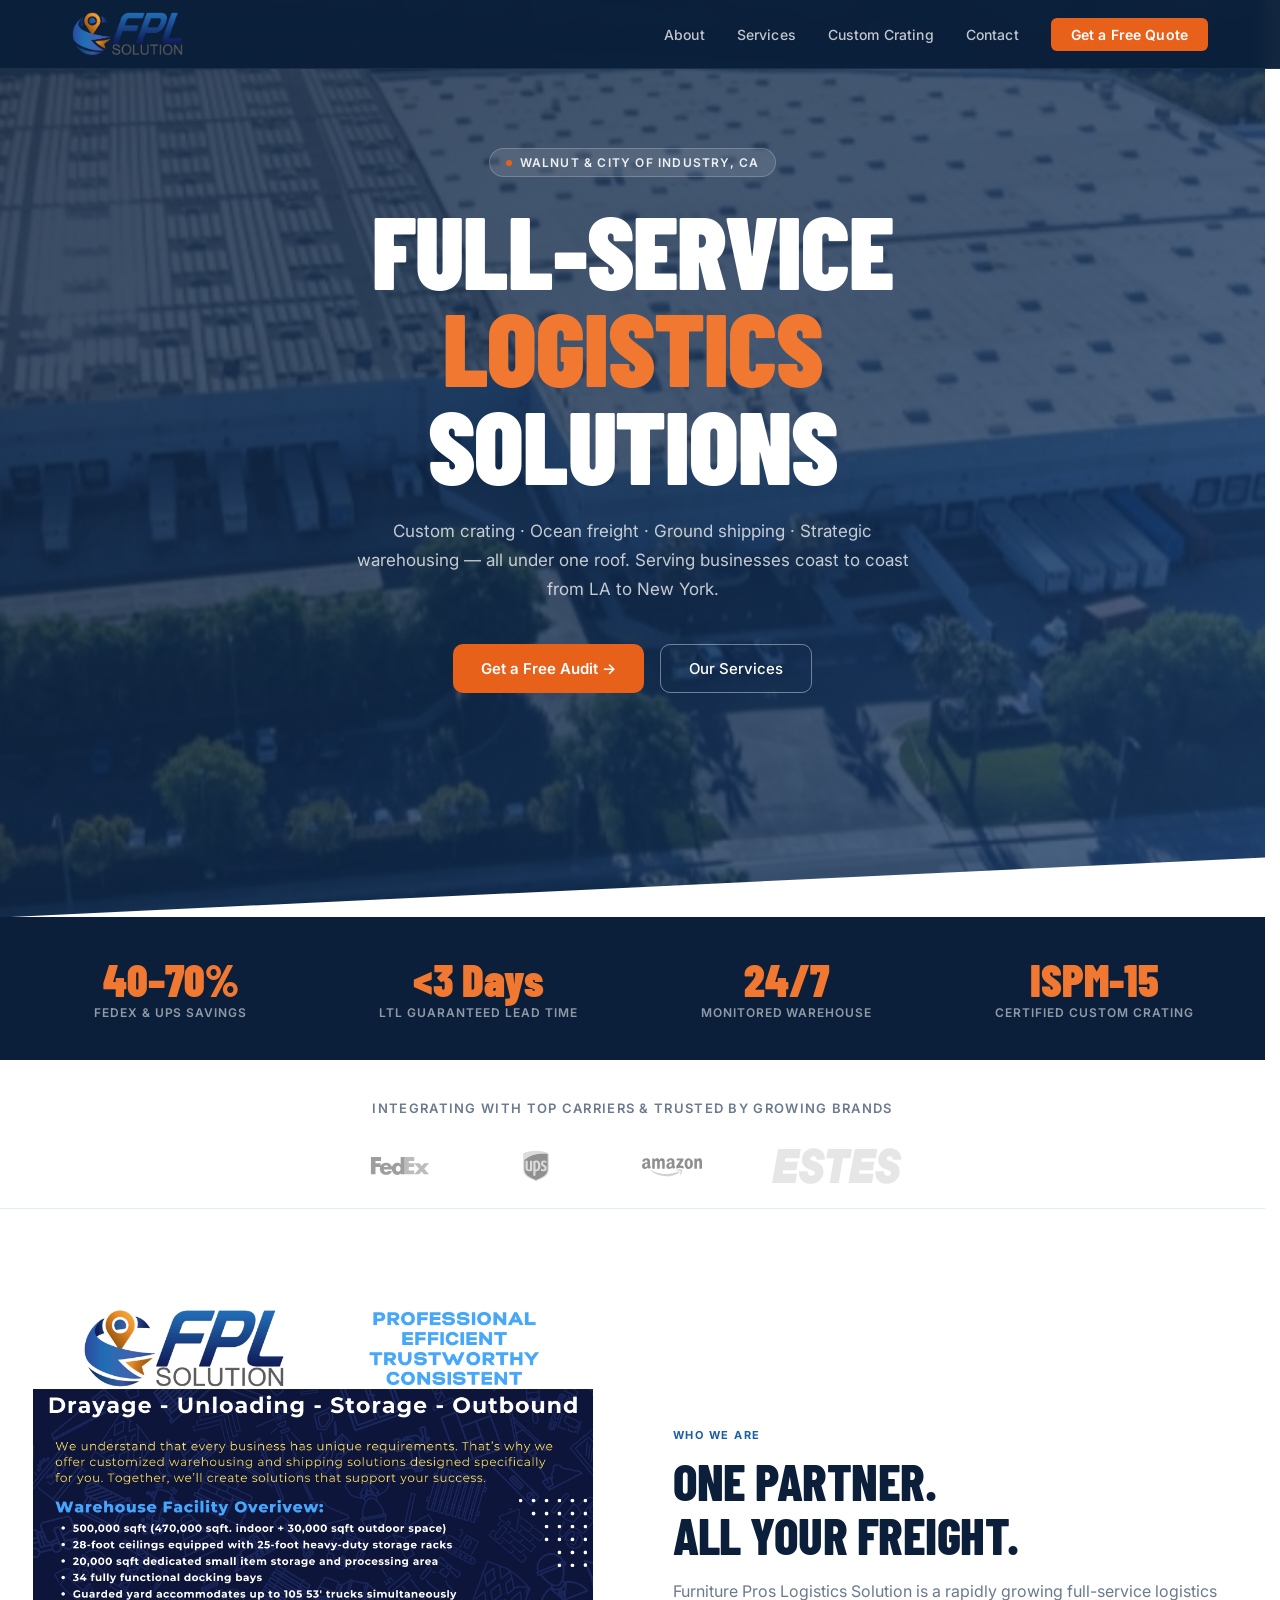
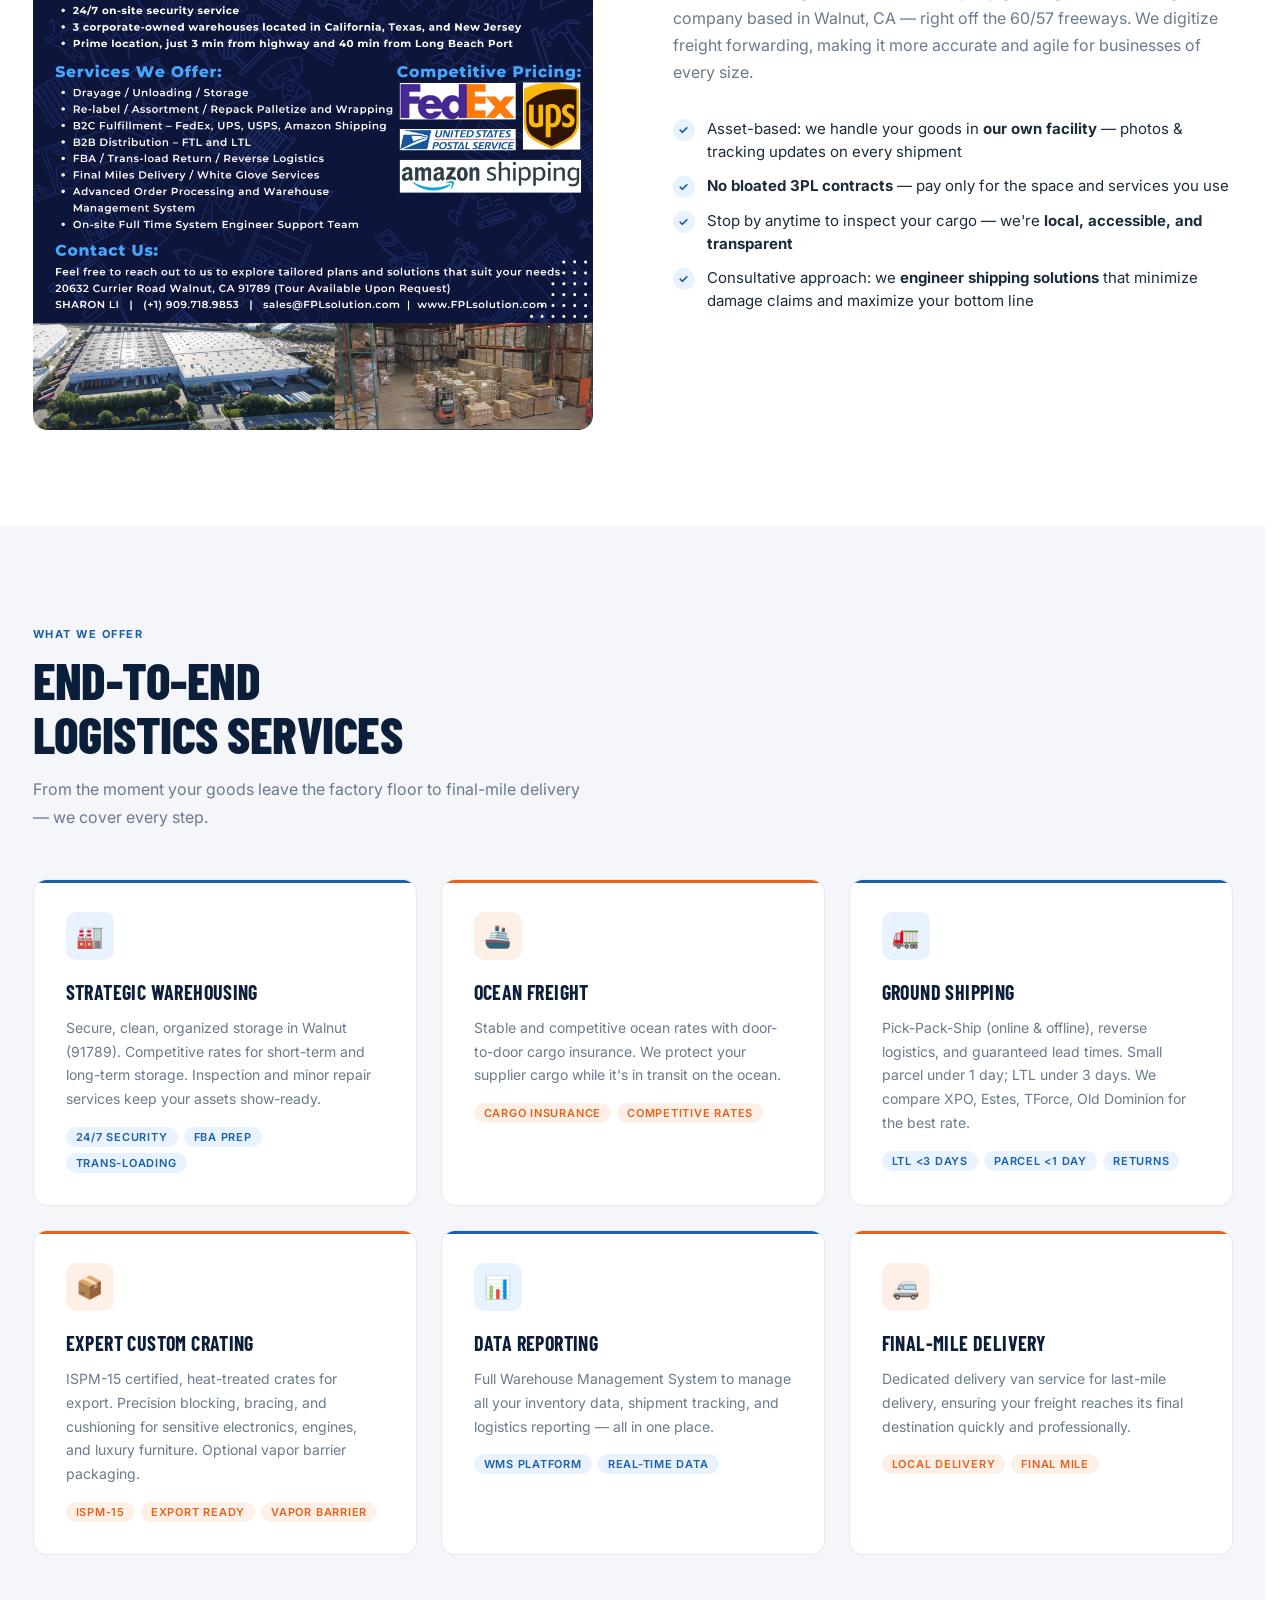
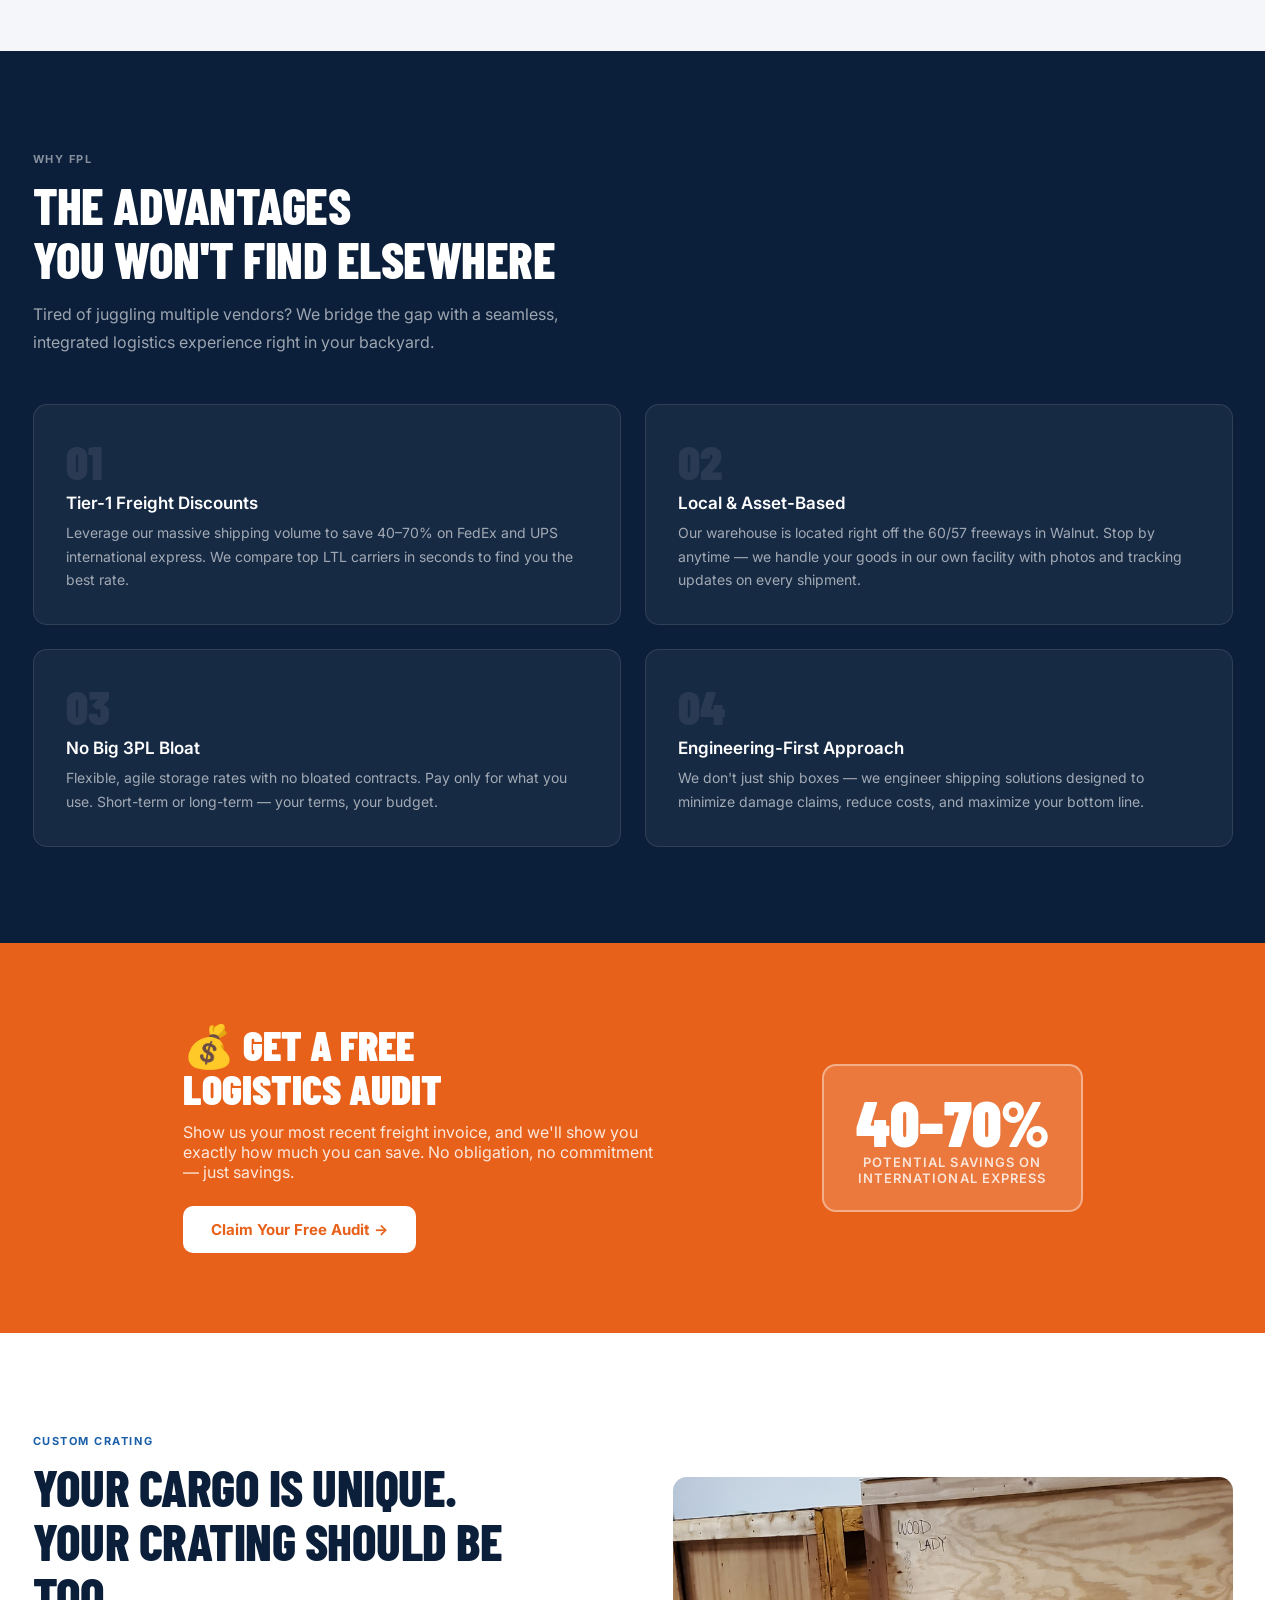
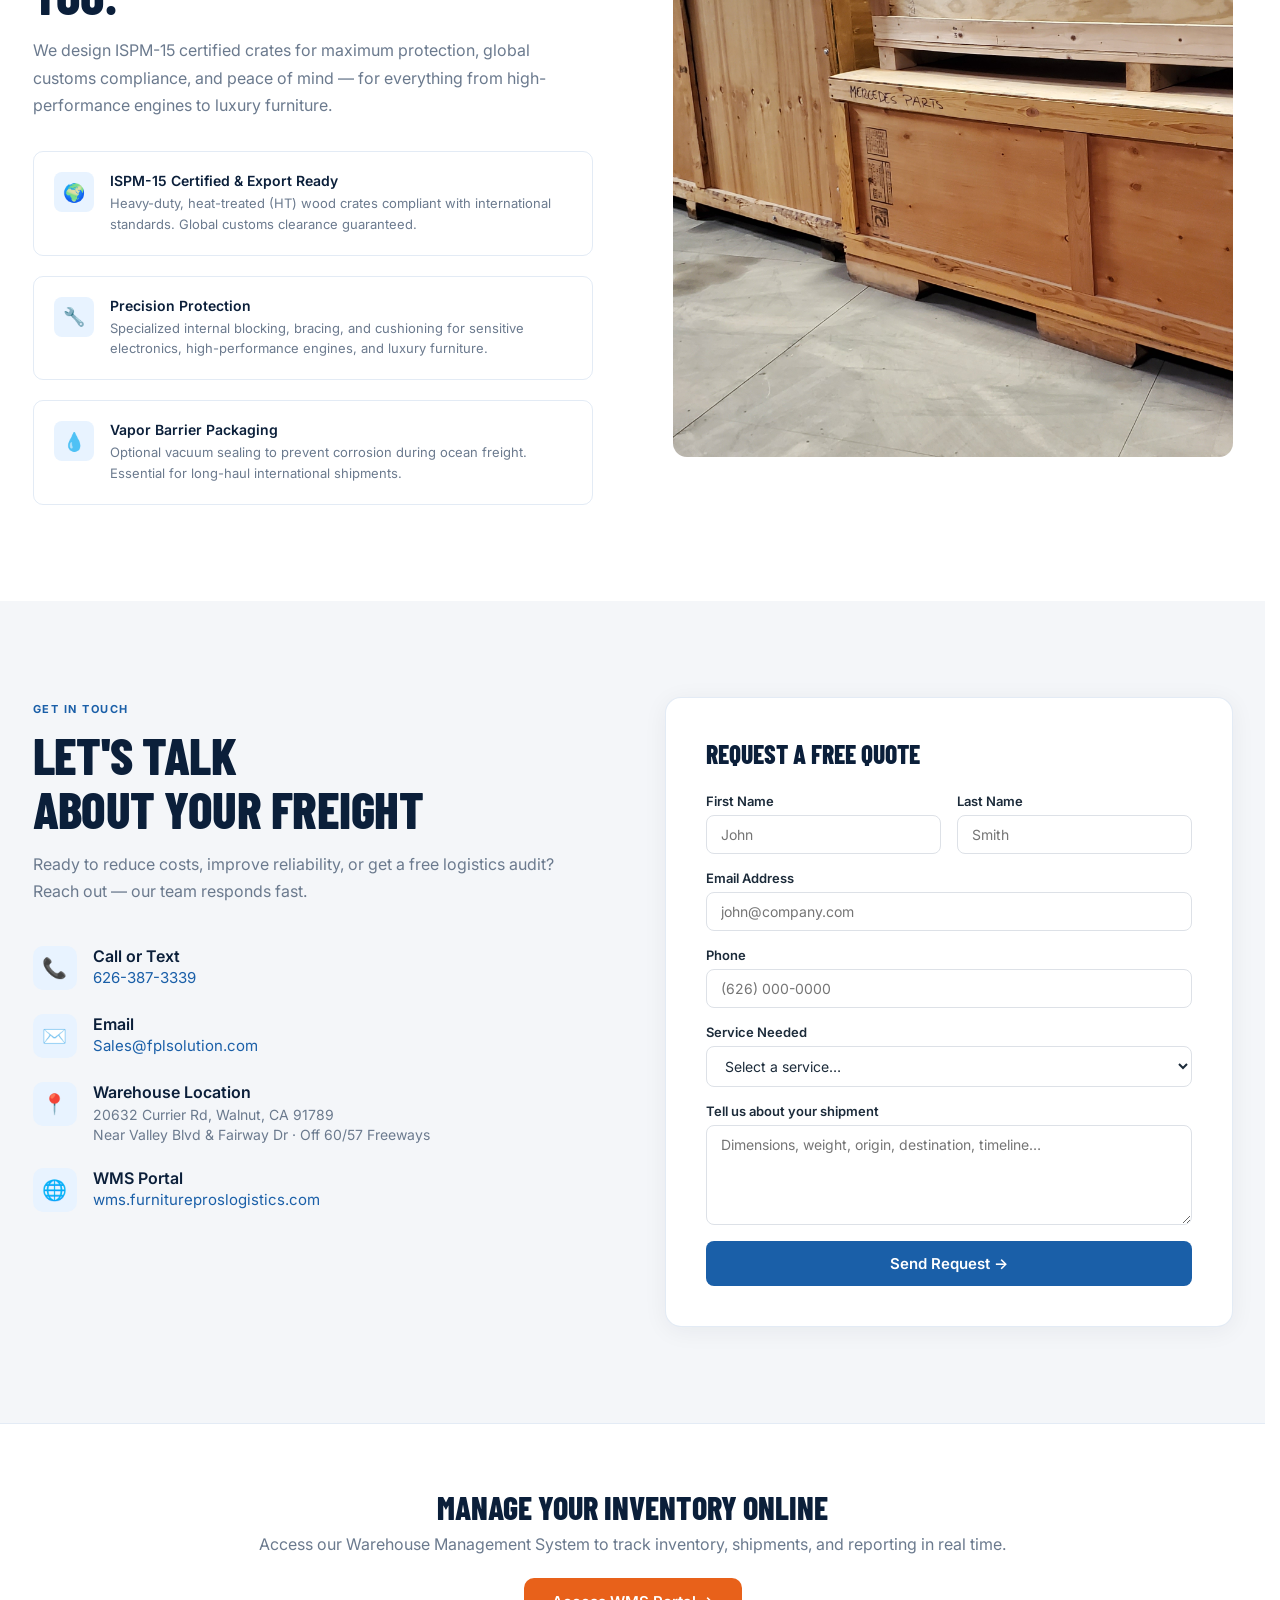
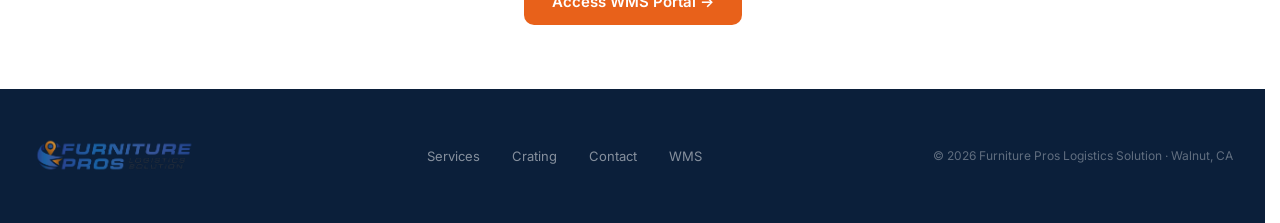
==== commit 35b5a38e: "update new ui and images" ====
--- a/index.html
+++ b/index.html
@@ -4,6 +4,10 @@
     <title>FPL – Furniture Pros Logistics Solution</title>
     <meta charset="utf-8" />
     <meta name="viewport" content="width=device-width, initial-scale=1" />
+    <meta
+      name="description"
+      content="Full-service logistics in Walnut, CA — custom crating, ocean freight, ground shipping, and warehousing from LA to New York. Get a free logistics audit today."
+    />
     <link rel="icon" href="images/fpl_new_logo.png" />
     <link
       href="https://fonts.googleapis.com/css2?family=Barlow+Condensed:wght@400;600;700;900&family=Inter:wght@300;400;500;600&display=swap"
@@ -13,13 +17,14 @@
   </head>
   <body>
     <!-- ============================================================
-     NAVIGATION
-     ============================================================ -->
+         NAVIGATION
+         ============================================================ -->
     <nav id="main-nav">
       <div class="nav-inner">
-        <a class="nav-logo" href="#"
-          ><img src="images/fpl_new_logo.png" alt="FPL Logo"
-        /></a>
+        <a class="nav-logo" href="#home">
+          <img src="images/fpl_new_logo.png" alt="FPL Logo" />
+        </a>
+
         <div class="nav-links">
           <a href="#about">About</a>
           <a href="#services">Services</a>
@@ -27,30 +32,45 @@
           <a href="#contact">Contact</a>
           <a href="#contact" class="nav-cta">Get a Free Quote</a>
         </div>
-        <div class="nav-hamburger" id="hamburger" onclick="toggleMenu()">
+
+        <!--
+          Changed from <div> to <button> for keyboard accessibility.
+          aria-label describes the action; aria-expanded is toggled by JS.
+        -->
+        <button
+          class="nav-hamburger"
+          id="hamburger"
+          aria-label="Toggle navigation menu"
+          aria-expanded="false"
+          onclick="toggleMenu(this)"
+        >
           <span></span>
           <span></span>
           <span></span>
-        </div>
-      </div>
+        </button>
+      </div>
+
       <div class="mobile-menu" id="mobile-menu">
         <a href="#about" onclick="toggleMenu()">About</a>
         <a href="#services" onclick="toggleMenu()">Services</a>
         <a href="#crating" onclick="toggleMenu()">Custom Crating</a>
         <a href="#contact" onclick="toggleMenu()">Contact</a>
-        <a
-          href="#contact"
-          onclick="toggleMenu()"
-          style="color: var(--orange2); font-weight: 700"
+        <a href="#contact" onclick="toggleMenu()" class="mobile-menu-cta"
           >Get a Free Quote →</a
         >
       </div>
     </nav>
 
     <!-- ============================================================
-     HERO
-     ============================================================ -->
-    <section class="hero" id="home">
+         HERO
+         Background image is set here so it can be changed in one place.
+         The ::before overlay in CSS sits on top to darken it.
+         ============================================================ -->
+    <section
+      class="hero"
+      id="home"
+      style="background-image: url(&quot;images/bg2.jpg&quot;)"
+    >
       <div class="hero-inner">
         <div class="hero-badge">
           <span></span> Walnut &amp; City of Industry, CA
@@ -69,8 +89,8 @@
     </section>
 
     <!-- ============================================================
-     STATS STRIP
-     ============================================================ -->
+         STATS STRIP
+         ============================================================ -->
     <div class="stats-strip">
       <div class="stats-inner">
         <div class="stat-item">
@@ -93,13 +113,40 @@
     </div>
 
     <!-- ============================================================
-     ABOUT
-     ============================================================ -->
+         TRUST STRIP
+         ============================================================ -->
+    <div class="trust-strip">
+      <div class="section-inner">
+        <p>Integrating with top carriers & trusted by growing brands</p>
+        <div class="trust-logos">
+          <img src="images/logos/fedex-ar21.svg" alt="FedEx" loading="lazy" />
+          <img src="images/logos/ups-ar21.svg" alt="UPS" loading="lazy" />
+          <img
+            src="images/logos/amazon-ar21.svg"
+            alt="Amazon FBA"
+            loading="lazy"
+          />
+          <img
+            src="images/logos/estes-logo.svg"
+            alt="Estes Express Lines"
+            loading="lazy"
+          />
+        </div>
+      </div>
+    </div>
+
+    <!-- ============================================================
+         ABOUT
+         ============================================================ -->
     <section class="about" id="about">
       <div class="section-inner">
         <div class="about-grid">
           <div class="about-img">
-            <img src="images/img_5.jpg" alt="FPL Warehouse" />
+            <img
+              src="images/bg1.jpg"
+              alt="Inside the FPL warehouse in Walnut, CA"
+              loading="lazy"
+            />
             <div class="about-accent"></div>
           </div>
           <div>
@@ -113,34 +160,34 @@
             </p>
             <div class="about-checkmarks">
               <div class="check-item">
-                <div class="check-icon">✓</div>
-                <span
-                  >Asset-based: we handle your goods in
+                <div class="check-icon" aria-hidden="true">✓</div>
+                <span>
+                  Asset-based: we handle your goods in
                   <strong>our own facility</strong> — photos &amp; tracking
-                  updates on every shipment</span
-                >
+                  updates on every shipment
+                </span>
               </div>
               <div class="check-item">
-                <div class="check-icon">✓</div>
-                <span
-                  ><strong>No bloated 3PL contracts</strong> — pay only for the
-                  space and services you use</span
-                >
+                <div class="check-icon" aria-hidden="true">✓</div>
+                <span>
+                  <strong>No bloated 3PL contracts</strong> — pay only for the
+                  space and services you use
+                </span>
               </div>
               <div class="check-item">
-                <div class="check-icon">✓</div>
-                <span
-                  >Stop by anytime to inspect your cargo — we're
-                  <strong>local, accessible, and transparent</strong></span
-                >
+                <div class="check-icon" aria-hidden="true">✓</div>
+                <span>
+                  Stop by anytime to inspect your cargo — we're
+                  <strong>local, accessible, and transparent</strong>
+                </span>
               </div>
               <div class="check-item">
-                <div class="check-icon">✓</div>
-                <span
-                  >Consultative approach: we
+                <div class="check-icon" aria-hidden="true">✓</div>
+                <span>
+                  Consultative approach: we
                   <strong>engineer shipping solutions</strong> that minimize
-                  damage claims and maximize your bottom line</span
-                >
+                  damage claims and maximize your bottom line
+                </span>
               </div>
             </div>
           </div>
@@ -149,8 +196,8 @@
     </section>
 
     <!-- ============================================================
-     SERVICES
-     ============================================================ -->
+         SERVICES
+         ============================================================ -->
     <section class="services" id="services">
       <div class="section-inner">
         <span class="section-tag">What We Offer</span>
@@ -159,9 +206,10 @@
           From the moment your goods leave the factory floor to final-mile
           delivery — we cover every step.
         </p>
+
         <div class="services-grid">
           <div class="service-card">
-            <div class="service-icon">🏭</div>
+            <div class="service-icon" aria-hidden="true">🏭</div>
             <h3>Strategic Warehousing</h3>
             <p>
               Secure, clean, organized storage in Walnut (91789). Competitive
@@ -176,7 +224,7 @@
           </div>
 
           <div class="service-card orange">
-            <div class="service-icon">🚢</div>
+            <div class="service-icon" aria-hidden="true">🚢</div>
             <h3>Ocean Freight</h3>
             <p>
               Stable and competitive ocean rates with door-to-door cargo
@@ -190,7 +238,7 @@
           </div>
 
           <div class="service-card">
-            <div class="service-icon">🚛</div>
+            <div class="service-icon" aria-hidden="true">🚛</div>
             <h3>Ground Shipping</h3>
             <p>
               Pick-Pack-Ship (online &amp; offline), reverse logistics, and
@@ -205,7 +253,7 @@
           </div>
 
           <div class="service-card orange">
-            <div class="service-icon">📦</div>
+            <div class="service-icon" aria-hidden="true">📦</div>
             <h3>Expert Custom Crating</h3>
             <p>
               ISPM-15 certified, heat-treated crates for export. Precision
@@ -220,7 +268,7 @@
           </div>
 
           <div class="service-card">
-            <div class="service-icon">📊</div>
+            <div class="service-icon" aria-hidden="true">📊</div>
             <h3>Data Reporting</h3>
             <p>
               Full Warehouse Management System to manage all your inventory
@@ -234,7 +282,7 @@
           </div>
 
           <div class="service-card orange">
-            <div class="service-icon">🚐</div>
+            <div class="service-icon" aria-hidden="true">🚐</div>
             <h3>Final-Mile Delivery</h3>
             <p>
               Dedicated delivery van service for last-mile delivery, ensuring
@@ -251,15 +299,15 @@
     </section>
 
     <!-- ============================================================
-     WHY US
-     ============================================================ -->
+         WHY US
+         ============================================================ -->
     <section class="why">
       <div class="section-inner">
-        <span class="section-tag why-tag">Why FPL</span>
+        <span class="section-tag">Why FPL</span>
         <h2 class="section-title">
           The Advantages<br />You Won't Find Elsewhere
         </h2>
-        <p class="section-sub why-sub">
+        <p class="section-sub">
           Tired of juggling multiple vendors? We bridge the gap with a seamless,
           integrated logistics experience right in your backyard.
         </p>
@@ -305,8 +353,8 @@
     </section>
 
     <!-- ============================================================
-     SAVINGS CTA BANNER
-     ============================================================ -->
+         SAVINGS CTA BANNER
+         ============================================================ -->
     <div class="savings-cta">
       <div class="savings-inner">
         <div class="savings-text">
@@ -327,8 +375,8 @@
     </div>
 
     <!-- ============================================================
-     CUSTOM CRATING HIGHLIGHT
-     ============================================================ -->
+         CUSTOM CRATING HIGHLIGHT
+         ============================================================ -->
     <section class="crating" id="crating">
       <div class="section-inner">
         <div class="crating-grid">
@@ -344,7 +392,7 @@
             </p>
             <div class="crating-list">
               <div class="crating-item">
-                <div class="crating-icon-wrap">🌍</div>
+                <div class="crating-icon-wrap" aria-hidden="true">🌍</div>
                 <div>
                   <h4>ISPM-15 Certified &amp; Export Ready</h4>
                   <p>
@@ -355,7 +403,7 @@
                 </div>
               </div>
               <div class="crating-item">
-                <div class="crating-icon-wrap">🔧</div>
+                <div class="crating-icon-wrap" aria-hidden="true">🔧</div>
                 <div>
                   <h4>Precision Protection</h4>
                   <p>
@@ -366,7 +414,7 @@
                 </div>
               </div>
               <div class="crating-item">
-                <div class="crating-icon-wrap">💧</div>
+                <div class="crating-icon-wrap" aria-hidden="true">💧</div>
                 <div>
                   <h4>Vapor Barrier Packaging</h4>
                   <p>
@@ -378,18 +426,23 @@
             </div>
           </div>
           <div class="crating-img">
-            <img src="images/img_4.jpg" alt="Custom Crating" />
+            <img
+              src="images/Crating/20260323_170822.jpg"
+              alt="FPL custom wood crate being assembled"
+              loading="lazy"
+            />
           </div>
         </div>
       </div>
     </section>
 
     <!-- ============================================================
-     CONTACT
-     ============================================================ -->
+         CONTACT
+         ============================================================ -->
     <section class="contact" id="contact">
       <div class="section-inner">
         <div class="contact-grid">
+          <!-- Left column: contact info -->
           <div>
             <span class="section-tag">Get In Touch</span>
             <h2 class="section-title">Let's Talk<br />About Your Freight</h2>
@@ -399,14 +452,14 @@
             </p>
             <div class="contact-info">
               <div class="contact-block">
-                <div class="contact-icon">📞</div>
+                <div class="contact-icon" aria-hidden="true">📞</div>
                 <div>
-                  <strong>Call</strong>
+                  <strong>Call or Text</strong>
                   <a href="tel:6263873339">626-387-3339</a>
                 </div>
               </div>
               <div class="contact-block">
-                <div class="contact-icon">✉️</div>
+                <div class="contact-icon" aria-hidden="true">✉️</div>
                 <div>
                   <strong>Email</strong>
                   <a href="mailto:Sales@fplsolution.com"
@@ -415,22 +468,23 @@
                 </div>
               </div>
               <div class="contact-block">
-                <div class="contact-icon">📍</div>
+                <div class="contact-icon" aria-hidden="true">📍</div>
                 <div>
                   <strong>Warehouse Location</strong>
-                  <span
-                    >20632 Currier Rd, Walnut, CA 91789<br />Near Valley Blvd
-                    &amp; Fairway Dr · Off 60/57 Freeways</span
-                  >
+                  <span>
+                    20632 Currier Rd, Walnut, CA 91789<br />
+                    Near Valley Blvd &amp; Fairway Dr · Off 60/57 Freeways
+                  </span>
                 </div>
               </div>
               <div class="contact-block">
-                <div class="contact-icon">🌐</div>
+                <div class="contact-icon" aria-hidden="true">🌐</div>
                 <div>
                   <strong>WMS Portal</strong>
                   <a
                     href="http://wms.furnitureproslogistics.com"
                     target="_blank"
+                    rel="noopener noreferrer"
                     >wms.furnitureproslogistics.com</a
                   >
                 </div>
@@ -438,34 +492,63 @@
             </div>
           </div>
 
-          <form action="https://formspree.io/f/mzdkbrdg" method="POST">
-            <div class="contact-form-card">
-              <h3>Request a Free Quote</h3>
+          <!-- Right column: quote form -->
+          <!--
+            Form is now INSIDE .contact-form-card so the card style
+            wraps the entire form including the submit button.
+          -->
+          <div class="contact-form-card">
+            <h3>Request a Free Quote</h3>
+            <form action="https://formspree.io/f/mzdkbrdg" method="POST">
               <div class="form-row">
                 <div class="form-group">
-                  <label>First Name</label>
-                  <input type="text" name="first_name" placeholder="John" />
+                  <label for="first_name">First Name</label>
+                  <input
+                    type="text"
+                    id="first_name"
+                    name="first_name"
+                    placeholder="John"
+                    autocomplete="given-name"
+                    required
+                  />
                 </div>
                 <div class="form-group">
-                  <label>Last Name</label>
-                  <input type="text" name="last_name" placeholder="Smith" />
+                  <label for="last_name">Last Name</label>
+                  <input
+                    type="text"
+                    id="last_name"
+                    name="last_name"
+                    placeholder="Smith"
+                    autocomplete="family-name"
+                    required
+                  />
                 </div>
               </div>
               <div class="form-group">
-                <label>Email Address</label>
+                <label for="email">Email Address</label>
                 <input
                   type="email"
+                  id="email"
                   name="email"
                   placeholder="john@company.com"
+                  autocomplete="email"
+                  required
                 />
               </div>
               <div class="form-group">
-                <label>Phone</label>
-                <input type="tel" name="phone" placeholder="(626) 000-0000" />
+                <label for="phone">Phone</label>
+                <input
+                  type="tel"
+                  id="phone"
+                  name="phone"
+                  placeholder="(626) 000-0000"
+                  autocomplete="tel"
+                  required
+                />
               </div>
               <div class="form-group">
-                <label>Service Needed</label>
-                <select name="service">
+                <label for="service">Service Needed</label>
+                <select id="service" name="service" required>
                   <option value="">Select a service…</option>
                   <option value="Custom Crating">Custom Crating</option>
                   <option value="Ocean Freight">Ocean Freight</option>
@@ -484,22 +567,25 @@
                 </select>
               </div>
               <div class="form-group">
-                <label>Tell us about your shipment</label>
+                <label for="shipment_details"
+                  >Tell us about your shipment</label
+                >
                 <textarea
+                  id="shipment_details"
+                  name="shipment_details"
                   placeholder="Dimensions, weight, origin, destination, timeline…"
-                  name="shipment_details"
                 ></textarea>
               </div>
               <button class="form-submit" type="submit">Send Request →</button>
-            </div>
-          </form>
+            </form>
+          </div>
         </div>
       </div>
     </section>
 
     <!-- ============================================================
-     WMS CTA
-     ============================================================ -->
+         WMS CTA
+         ============================================================ -->
     <div class="wms-cta">
       <h2>Manage Your Inventory Online</h2>
       <p>
@@ -509,36 +595,43 @@
       <a
         href="http://wms.furnitureproslogistics.com"
         target="_blank"
+        rel="noopener noreferrer"
         class="btn-primary"
         >Access WMS Portal →</a
       >
     </div>
 
     <!-- ============================================================
-     FOOTER
-     ============================================================ -->
+         FOOTER
+         ============================================================ -->
     <footer>
       <div class="footer-inner">
         <div class="footer-logo">
-          <img src="images/fpl_logo2.png" alt="FPL" />
+          <img
+            src="images/fpl_logo2.png"
+            alt="Furniture Pros Logistics Solution"
+          />
         </div>
         <div class="footer-links">
           <a href="#services">Services</a>
           <a href="#crating">Crating</a>
           <a href="#contact">Contact</a>
-          <a href="http://wms.furnitureproslogistics.com" target="_blank"
+          <a
+            href="http://wms.furnitureproslogistics.com"
+            target="_blank"
+            rel="noopener noreferrer"
             >WMS</a
           >
         </div>
         <div class="footer-copy">
-          © 2026 Furniture Pros Logistics Solution · Walnut, CA
+          &copy; 2026 Furniture Pros Logistics Solution &middot; Walnut, CA
         </div>
       </div>
     </footer>
 
     <!-- ============================================================
-     SCRIPTS
-     ============================================================ -->
+         SCRIPTS
+         ============================================================ -->
     <script src="js/new_main.js"></script>
   </body>
 </html>
--- a/css/new_style.css
+++ b/css/new_style.css
@@ -1,41 +1,59 @@
 /* ============================================
    FPL – Furniture Pros Logistics Solution
    Main Stylesheet
-   ============================================ */
-
-/* ── Reset & Base ── */
-*, *::before, *::after {
+   ============================================
+
+   TABLE OF CONTENTS
+   -----------------
+   1.  Reset & Base
+   2.  CSS Variables
+   3.  Navigation
+   4.  Mobile Menu
+   5.  Hero
+   6.  Buttons
+   7.  Stats Strip
+   8.  Section Base
+   9.  About
+   10. Services
+   11. Why Us
+   12. Savings CTA Banner
+   13. Custom Crating
+   14. Contact
+   15. WMS CTA
+   16. Footer
+   17. Responsive — Tablet  (max-width: 900px)
+   18. Responsive — Mobile  (max-width: 640px)
+   ============================================ */
+
+/* ============================================
+   1. Reset & Base
+   ============================================ */
+
+*,
+*::before,
+*::after {
   box-sizing: border-box;
   margin: 0;
   padding: 0;
 }
 
-:root {
-  --navy:   #0B1F3A;
-  --navy2:  #132947;
-  --blue:   #1A5FA8;
-  --blue2:  #2272C3;
-  --sky:    #E8F3FF;
-  --orange: #E8611A;
-  --orange2:#F07830;
-  --white:  #FFFFFF;
-  --gray:   #F4F6F9;
-  --muted:  #6B7A8E;
-  --text:   #1C2B3A;
-  --border: rgba(26, 95, 168, 0.12);
-  --radius: 10px;
-}
-
 html {
   scroll-behavior: smooth;
+  /* Prevents layout shift when a scrollbar appears */
+  scrollbar-gutter: stable;
+  /* 新增：让所有锚点跳转自动留出导航栏的高度，防止被遮挡 */
+  scroll-padding-top: calc(var(--nav-height) + 2rem);
 }
 
 body {
-  font-family: 'Inter', sans-serif;
+  font-family: "Inter", sans-serif;
   font-size: 16px;
   color: var(--text);
   background: #fff;
   overflow-x: hidden;
+  /* Sharper font rendering on Mac / iOS */
+  -webkit-font-smoothing: antialiased;
+  -moz-osx-font-smoothing: grayscale;
 }
 
 a {
@@ -46,28 +64,61 @@
 img {
   display: block;
   max-width: 100%;
-}
-
-/* ============================================
-   Navigation
-   ============================================ */
+  height: auto; /* Prevents distortion inside flex / grid */
+}
+
+/* ============================================
+   2. CSS Variables
+   ============================================ */
+
+:root {
+  /* Brand colors */
+  --navy: #0b1f3a;
+  --navy2: #132947;
+  --blue: #1a5fa8;
+  --blue2: #2272c3;
+  --sky: #e8f3ff;
+  --orange: #e8611a;
+  --orange2: #f07830;
+  --gray: #f4f6f9;
+  --muted: #6b7a8e;
+  --text: #1c2b3a;
+  --border: rgba(26, 95, 168, 0.12);
+
+  /* Radii */
+  --radius: 10px;
+  --radius-lg: 14px;
+
+  /* Layout */
+  --max-width: 1200px;
+  --nav-height: 68px;
+}
+
+/* ============================================
+   3. Navigation
+   ============================================ */
+
 nav {
   position: fixed;
-  top: 0; left: 0; right: 0;
+  top: 0;
+  left: 0;
+  right: 0;
   z-index: 100;
   background: rgba(11, 31, 58, 0.97);
   backdrop-filter: blur(8px);
+  -webkit-backdrop-filter: blur(8px); /* Safari */
   border-bottom: 1px solid rgba(255, 255, 255, 0.07);
+  transition: border-color 0.3s;
 }
 
 .nav-inner {
-  max-width: 1200px;
+  max-width: var(--max-width);
   margin: 0 auto;
   display: flex;
   align-items: center;
   justify-content: space-between;
   padding: 0 2rem;
-  height: 68px;
+  height: var(--nav-height);
 }
 
 .nav-logo img {
@@ -93,22 +144,34 @@
   color: #fff;
 }
 
-.nav-cta {
+/*
+  Use higher specificity (.nav-links .nav-cta) instead of !important
+  so overrides stay clean and predictable.
+*/
+.nav-links .nav-cta {
   background: var(--orange);
-  color: #fff !important;
+  color: #fff;
   padding: 8px 20px;
   border-radius: 6px;
-  font-weight: 600 !important;
-  font-size: 14px !important;
-  transition: background 0.2s !important;
-}
-
-.nav-cta:hover {
-  background: var(--orange2) !important;
-}
-
+  font-weight: 600;
+  font-size: 14px;
+  transition: background 0.2s;
+}
+
+.nav-links .nav-cta:hover {
+  background: var(--orange2);
+  color: #fff;
+}
+
+/* Hamburger — styled as <button> for accessibility */
 .nav-hamburger {
   display: none;
+  flex-direction: column;
+  justify-content: center;
+  gap: 5px;
+  background: none;
+  border: none;
+  padding: 4px;
   cursor: pointer;
 }
 
@@ -117,14 +180,19 @@
   width: 22px;
   height: 2px;
   background: #fff;
-  margin: 5px 0;
-  transition: 0.3s;
-}
+  border-radius: 2px;
+  transition:
+    transform 0.3s,
+    opacity 0.3s;
+}
+
+/* ============================================
+   4. Mobile Menu
+   ============================================ */
 
 .mobile-menu {
   display: none;
   flex-direction: column;
-  gap: 0;
   background: var(--navy2);
   padding: 1rem 2rem 1.5rem;
   border-top: 1px solid rgba(255, 255, 255, 0.08);
@@ -136,47 +204,76 @@
   font-size: 15px;
   font-weight: 500;
   border-bottom: 1px solid rgba(255, 255, 255, 0.07);
+  transition: color 0.2s;
 }
 
 .mobile-menu a:last-child {
   border-bottom: none;
 }
 
-/* ============================================
-   Hero
-   ============================================ */
+.mobile-menu a:hover {
+  color: #fff;
+}
+
+/* "Get a Free Quote" CTA link in mobile menu */
+.mobile-menu-cta {
+  color: var(--orange2);
+  font-weight: 700;
+}
+
+.mobile-menu.open {
+  display: flex;
+}
+
+/* ============================================
+   5. Hero
+   ============================================ */
+
 .hero {
   min-height: 100vh;
-  background: linear-gradient(135deg, var(--navy) 0%, #0d2a50 60%, #193d6e 100%);
+  /* Gradient fallback — background-image set via inline style in HTML */
+  background-color: var(--navy);
+  background-size: cover;
+  background-position: center;
+  background-repeat: no-repeat;
   display: flex;
   align-items: center;
   justify-content: center;
   position: relative;
   overflow: hidden;
-  padding-top: 68px;
-}
-
+  padding-top: var(--nav-height);
+}
+
+/* Semi-transparent dark overlay on top of the background image */
 .hero::before {
-  content: '';
+  content: "";
   position: absolute;
   inset: 0;
-  background: url('images/hero_bg_1.jpg') center / cover no-repeat;
-  opacity: 0.18;
-}
-
-/* Diagonal white accent at bottom */
+  z-index: 0;
+  background: linear-gradient(
+    135deg,
+    rgba(11, 31, 58, 0.82) 0%,
+    rgba(13, 42, 80, 0.75) 60%,
+    rgba(25, 61, 110, 0.7) 100%
+  );
+}
+
+/* Diagonal white accent at the bottom */
 .hero::after {
-  content: '';
+  content: "";
   position: absolute;
-  bottom: -1px; left: 0; right: 0;
+  bottom: -1px;
+  left: 0;
+  right: 0;
   height: 100px;
   background: #fff;
   clip-path: polygon(0 100%, 100% 100%, 100% 40%, 0 100%);
+  z-index: 1;
 }
 
 .hero-inner {
   position: relative;
-  z-index: 1;
+  z-index: 2; /* sits above both ::before and ::after */
   max-width: 1100px;
   margin: 0 auto;
   padding: 5rem 2rem 8rem;
@@ -199,7 +296,9 @@
   margin-bottom: 1.5rem;
 }
 
+/* Orange dot inside the badge */
 .hero-badge span {
+  flex-shrink: 0;
   width: 6px;
   height: 6px;
   border-radius: 50%;
@@ -207,7 +306,7 @@
 }
 
 .hero h1 {
-  font-family: 'Barlow Condensed', sans-serif;
+  font-family: "Barlow Condensed", sans-serif;
   font-size: clamp(3rem, 8vw, 6.5rem);
   font-weight: 900;
   color: #fff;
@@ -225,7 +324,7 @@
 .hero p {
   max-width: 560px;
   margin: 0 auto 2.5rem;
-  color: rgba(255, 255, 255, 0.7);
+  color: rgba(255, 255, 255, 0.75);
   font-size: 17px;
   line-height: 1.7;
 }
@@ -238,19 +337,31 @@
 }
 
 /* ============================================
-   Buttons
-   ============================================ */
+   6. Buttons
+   ============================================ */
+
+/* Shared base for all button variants */
+.btn-primary,
+.btn-outline,
+.btn-white {
+  display: inline-flex;
+  align-items: center;
+  gap: 8px;
+  font-size: 15px;
+  padding: 14px 28px;
+  border-radius: var(--radius);
+  border: none;
+  cursor: pointer;
+  transition:
+    background 0.2s,
+    border-color 0.2s,
+    transform 0.15s;
+}
+
 .btn-primary {
-  display: inline-flex;
-  align-items: center;
-  gap: 8px;
   background: var(--orange);
   color: #fff;
   font-weight: 600;
-  font-size: 15px;
-  padding: 14px 28px;
-  border-radius: var(--radius);
-  transition: background 0.2s, transform 0.15s;
 }
 
 .btn-primary:hover {
@@ -259,17 +370,10 @@
 }
 
 .btn-outline {
-  display: inline-flex;
-  align-items: center;
-  gap: 8px;
   background: transparent;
   color: #fff;
+  font-weight: 500;
   border: 1.5px solid rgba(255, 255, 255, 0.4);
-  font-weight: 500;
-  font-size: 15px;
-  padding: 14px 28px;
-  border-radius: var(--radius);
-  transition: border-color 0.2s, background 0.2s;
 }
 
 .btn-outline:hover {
@@ -278,16 +382,9 @@
 }
 
 .btn-white {
-  display: inline-flex;
-  align-items: center;
-  gap: 8px;
   background: #fff;
   color: var(--orange);
   font-weight: 700;
-  font-size: 15px;
-  padding: 14px 28px;
-  border-radius: var(--radius);
-  transition: background 0.2s, transform 0.15s;
   margin-top: 1.5rem;
 }
 
@@ -297,15 +394,16 @@
 }
 
 /* ============================================
-   Stats Strip
-   ============================================ */
+   7. Stats Strip
+   ============================================ */
+
 .stats-strip {
   background: var(--navy);
   padding: 2.5rem 2rem;
 }
 
 .stats-inner {
-  max-width: 1200px;
+  max-width: var(--max-width);
   margin: 0 auto;
   display: grid;
   grid-template-columns: repeat(4, 1fr);
@@ -317,7 +415,7 @@
 }
 
 .stat-num {
-  font-family: 'Barlow Condensed', sans-serif;
+  font-family: "Barlow Condensed", sans-serif;
   font-size: 2.8rem;
   font-weight: 900;
   color: var(--orange2);
@@ -334,14 +432,69 @@
 }
 
 /* ============================================
-   Section Base
-   ============================================ */
+   7.5 Trust Strip
+   ============================================ */
+.trust-strip {
+  background: #fff;
+  padding: 2.5rem 2rem 1.5rem; /* 稍微增加了底部内边距，让图片有呼吸感 */
+  text-align: center;
+  border-bottom: 1px solid var(--border);
+}
+
+.trust-strip p {
+  font-size: 13px;
+  font-weight: 600;
+  text-transform: uppercase;
+  letter-spacing: 0.1em;
+  color: var(--muted);
+  margin-bottom: 2rem; /* 拉开标题和图片的距离 */
+}
+
+.trust-logos {
+  display: flex;
+  justify-content: center;
+  align-items: center;
+  gap: 4rem; /* 图片之间需要更大的间距 */
+  flex-wrap: wrap;
+}
+
+/* 针对图片的专业化处理 */
+.trust-logos img {
+  height: 36px; /* 统一高度，宽度自适应 */
+  width: auto;
+  object-fit: contain;
+  /* 核心技巧：默认全灰且半透明，不喧宾夺主 */
+  filter: grayscale(100%) opacity(50%);
+  transition: all 0.3s cubic-bezier(0.165, 0.84, 0.44, 1); /* 平滑的过渡动画 */
+  cursor: default;
+}
+
+/* 鼠标悬停时：恢复全彩和100%不透明度，并微微放大 */
+.trust-logos img:hover {
+  filter: grayscale(0%) opacity(100%);
+  transform: scale(1.08);
+}
+
+/* 移动端适配：缩小高度和间距 */
+@media (max-width: 640px) {
+  .trust-logos { 
+    gap: 2rem; 
+  }
+  .trust-logos img { 
+    height: 24px; 
+  }
+}
+
+/* ============================================
+   8. Section Base
+   ============================================ */
+
 section {
   padding: 6rem 2rem;
 }
 
 .section-inner {
-  max-width: 1200px;
+  max-width: var(--max-width);
   margin: 0 auto;
 }
 
@@ -356,7 +509,7 @@
 }
 
 .section-title {
-  font-family: 'Barlow Condensed', sans-serif;
+  font-family: "Barlow Condensed", sans-serif;
   font-size: clamp(2rem, 5vw, 3.2rem);
   font-weight: 800;
   line-height: 1.05;
@@ -374,8 +527,9 @@
 }
 
 /* ============================================
-   About Section
-   ============================================ */
+   9. About
+   ============================================ */
+
 .about {
   background: #fff;
 }
@@ -389,23 +543,26 @@
 
 .about-img {
   position: relative;
-  border-radius: 14px;
+  border-radius: var(--radius-lg);
   overflow: hidden;
 }
 
 .about-img img {
   width: 100%;
-  height: 420px;
+  height: 90%;
   object-fit: cover;
-  border-radius: 14px;
-}
-
+  border-radius: var(--radius-lg);
+}
+
+/* Orange decorative block behind the photo */
 .about-accent {
   position: absolute;
-  bottom: -20px; right: -20px;
-  width: 160px; height: 160px;
+  bottom: -20px;
+  right: -20px;
+  width: 160px;
+  height: 160px;
   background: var(--orange);
-  border-radius: 14px;
+  border-radius: var(--radius-lg);
   z-index: -1;
 }
 
@@ -426,7 +583,8 @@
 
 .check-icon {
   flex-shrink: 0;
-  width: 22px; height: 22px;
+  width: 22px;
+  height: 22px;
   border-radius: 50%;
   background: var(--sky);
   color: var(--blue);
@@ -439,8 +597,9 @@
 }
 
 /* ============================================
-   Services Section
-   ============================================ */
+   10. Services
+   ============================================ */
+
 .services {
   background: var(--gray);
 }
@@ -454,12 +613,14 @@
 
 .service-card {
   background: #fff;
-  border-radius: 14px;
+  border-radius: var(--radius-lg);
   padding: 2rem;
   border: 1px solid var(--border);
-  transition: box-shadow 0.2s, transform 0.2s;
   position: relative;
   overflow: hidden;
+  transition:
+    box-shadow 0.2s,
+    transform 0.2s;
 }
 
 .service-card:hover {
@@ -467,10 +628,19 @@
   transform: translateY(-3px);
 }
 
+/* 新增：Hover 时图标微动，增加引导点击的感觉 */
+.service-card:hover .service-icon {
+  transform: scale(1.08);
+  transition: transform 0.3s cubic-bezier(0.175, 0.885, 0.32, 1.275);
+}
+
+/* Colored top-border accent */
 .service-card::before {
-  content: '';
+  content: "";
   position: absolute;
-  top: 0; left: 0; right: 0;
+  top: 0;
+  left: 0;
+  right: 0;
   height: 3px;
   background: var(--blue);
 }
@@ -480,7 +650,8 @@
 }
 
 .service-icon {
-  width: 48px; height: 48px;
+  width: 48px;
+  height: 48px;
   border-radius: 10px;
   background: var(--sky);
   color: var(--blue);
@@ -489,15 +660,16 @@
   justify-content: center;
   font-size: 22px;
   margin-bottom: 1.25rem;
+  transition: transform 0.3s; /* 确保有动画过渡 */
 }
 
 .service-card.orange .service-icon {
-  background: #FEF0E7;
+  background: #fef0e7;
   color: var(--orange);
 }
 
 .service-card h3 {
-  font-family: 'Barlow Condensed', sans-serif;
+  font-family: "Barlow Condensed", sans-serif;
   font-size: 1.25rem;
   font-weight: 700;
   text-transform: uppercase;
@@ -532,33 +704,29 @@
 
 .tag.orange-tag {
   color: var(--orange);
-  background: #FEF0E7;
-}
-
-/* ============================================
-   Why Us Section
-   ============================================ */
+  background: #fef0e7;
+}
+
+/* ============================================
+   11. Why Us
+   ============================================ */
+
 .why {
   background: var(--navy);
   padding: 6rem 2rem;
 }
 
+/* Override light-mode section defaults for dark background */
+.why .section-tag {
+  color: rgba(255, 255, 255, 0.5);
+}
+
 .why .section-title {
   color: #fff;
 }
 
 .why .section-sub {
   color: rgba(255, 255, 255, 0.6);
-}
-
-/* Override section-tag color inside dark .why section */
-.why .why-tag {
-  color: rgba(255, 255, 255, 0.5);
-}
-
-/* Contact sub paragraph bottom spacing */
-.contact-sub {
-  margin-bottom: 2.5rem;
 }
 
 .why-grid {
@@ -571,7 +739,7 @@
 .why-card {
   background: rgba(255, 255, 255, 0.05);
   border: 1px solid rgba(255, 255, 255, 0.1);
-  border-radius: 14px;
+  border-radius: var(--radius-lg);
   padding: 2rem;
   transition: background 0.2s;
 }
@@ -581,7 +749,7 @@
 }
 
 .why-num {
-  font-family: 'Barlow Condensed', sans-serif;
+  font-family: "Barlow Condensed", sans-serif;
   font-size: 3rem;
   font-weight: 900;
   color: rgba(255, 255, 255, 0.08);
@@ -603,8 +771,9 @@
 }
 
 /* ============================================
-   Savings CTA Banner
-   ============================================ */
+   12. Savings CTA Banner
+   ============================================ */
+
 .savings-cta {
   background: var(--orange);
   padding: 5rem 2rem;
@@ -621,7 +790,7 @@
 }
 
 .savings-text h2 {
-  font-family: 'Barlow Condensed', sans-serif;
+  font-family: "Barlow Condensed", sans-serif;
   font-size: 2.6rem;
   font-weight: 900;
   color: #fff;
@@ -637,16 +806,16 @@
 }
 
 .savings-badge {
+  flex-shrink: 0;
   background: rgba(255, 255, 255, 0.15);
   border: 2px solid rgba(255, 255, 255, 0.4);
-  border-radius: 14px;
+  border-radius: var(--radius-lg);
   padding: 1.5rem 2rem;
   text-align: center;
-  flex-shrink: 0;
 }
 
 .savings-pct {
-  font-family: 'Barlow Condensed', sans-serif;
+  font-family: "Barlow Condensed", sans-serif;
   font-size: 4rem;
   font-weight: 900;
   color: #fff;
@@ -662,8 +831,9 @@
 }
 
 /* ============================================
-   Custom Crating Section
-   ============================================ */
+   13. Custom Crating
+   ============================================ */
+
 .crating {
   background: #fff;
 }
@@ -687,9 +857,11 @@
   align-items: flex-start;
   gap: 1rem;
   padding: 1.25rem;
-  border-radius: 10px;
+  border-radius: var(--radius);
   border: 1px solid var(--border);
-  transition: border-color 0.2s, box-shadow 0.2s;
+  transition:
+    border-color 0.2s,
+    box-shadow 0.2s;
 }
 
 .crating-item:hover {
@@ -698,8 +870,9 @@
 }
 
 .crating-icon-wrap {
-  width: 40px; height: 40px;
   flex-shrink: 0;
+  width: 40px;
+  height: 40px;
   border-radius: 8px;
   background: var(--sky);
   color: var(--blue);
@@ -724,14 +897,15 @@
 
 .crating-img img {
   width: 100%;
-  height: 460px;
+  height: 580px;
   object-fit: cover;
-  border-radius: 14px;
-}
-
-/* ============================================
-   Contact Section
-   ============================================ */
+  border-radius: var(--radius-lg);
+}
+
+/* ============================================
+   14. Contact
+   ============================================ */
+
 .contact {
   background: var(--gray);
 }
@@ -749,6 +923,11 @@
   gap: 1.5rem;
 }
 
+/* Spacing below the sub-paragraph in the contact column */
+.contact-sub {
+  margin-bottom: 2.5rem;
+}
+
 .contact-block {
   display: flex;
   align-items: flex-start;
@@ -756,8 +935,9 @@
 }
 
 .contact-icon {
-  width: 44px; height: 44px;
   flex-shrink: 0;
+  width: 44px;
+  height: 44px;
   border-radius: 10px;
   background: var(--sky);
   color: var(--blue);
@@ -780,10 +960,17 @@
 }
 
 .contact-block a {
+  display: block;
   color: var(--blue);
   font-size: 15px;
-}
-
+  transition: color 0.2s;
+}
+
+.contact-block a:hover {
+  color: var(--blue2);
+}
+
+/* Form card */
 .contact-form-card {
   background: #fff;
   border-radius: 16px;
@@ -793,7 +980,7 @@
 }
 
 .contact-form-card h3 {
-  font-family: 'Barlow Condensed', sans-serif;
+  font-family: "Barlow Condensed", sans-serif;
   font-size: 1.6rem;
   font-weight: 800;
   text-transform: uppercase;
@@ -818,27 +1005,32 @@
   font-size: 13px;
   font-weight: 600;
   color: var(--text);
+  cursor: pointer; /* Reinforces the label–input link */
 }
 
 .form-group input,
 .form-group select,
 .form-group textarea {
+  width: 100%;
   padding: 10px 14px;
   font-size: 14px;
   font-family: inherit;
   color: var(--text);
+  background: #fff;
   border: 1.5px solid #dde1e7;
   border-radius: 8px;
   outline: none;
-  transition: border-color 0.2s;
-  background: #fff;
-  width: 100%;
+  transition:
+    border-color 0.2s,
+    box-shadow 0.2s;
+  appearance: auto; /* Keep native select arrow */
 }
 
 .form-group input:focus,
 .form-group select:focus,
 .form-group textarea:focus {
   border-color: var(--blue);
+  box-shadow: 0 0 0 3px rgba(26, 95, 168, 0.12);
 }
 
 .form-group textarea {
@@ -855,18 +1047,26 @@
   border-radius: 8px;
   font-size: 15px;
   font-weight: 600;
+  font-family: inherit;
   cursor: pointer;
-  transition: background 0.2s;
-  font-family: inherit;
+  transition:
+    background 0.2s,
+    transform 0.15s;
 }
 
 .form-submit:hover {
   background: var(--blue2);
-}
-
-/* ============================================
-   WMS CTA
-   ============================================ */
+  transform: translateY(-1px);
+}
+
+.form-submit:active {
+  transform: translateY(0);
+}
+
+/* ============================================
+   15. WMS CTA
+   ============================================ */
+
 .wms-cta {
   background: #fff;
   padding: 4rem 2rem;
@@ -875,7 +1075,7 @@
 }
 
 .wms-cta h2 {
-  font-family: 'Barlow Condensed', sans-serif;
+  font-family: "Barlow Condensed", sans-serif;
   font-size: 2rem;
   font-weight: 800;
   text-transform: uppercase;
@@ -889,8 +1089,9 @@
 }
 
 /* ============================================
-   Footer
-   ============================================ */
+   16. Footer
+   ============================================ */
+
 footer {
   background: var(--navy);
   color: rgba(255, 255, 255, 0.6);
@@ -898,7 +1099,7 @@
 }
 
 .footer-inner {
-  max-width: 1200px;
+  max-width: var(--max-width);
   margin: 0 auto;
   display: flex;
   align-items: center;
@@ -934,8 +1135,9 @@
 }
 
 /* ============================================
-   Responsive — Tablet (≤900px)
-   ============================================ */
+   17. Responsive — Tablet (max-width: 900px)
+   ============================================ */
+
 @media (max-width: 900px) {
   .about-grid,
   .crating-grid,
@@ -961,29 +1163,29 @@
     text-align: center;
   }
 
+  /* Shorter images on tablet */
   .about-img img,
   .crating-img img {
     height: 280px;
   }
 
+  /* Hide the decorative orange block — it clips on narrow screens */
   .about-accent {
     display: none;
   }
 }
 
 /* ============================================
-   Responsive — Mobile (≤640px)
-   ============================================ */
+   18. Responsive — Mobile (max-width: 640px)
+   ============================================ */
+
 @media (max-width: 640px) {
+  /* Switch to hamburger menu */
   .nav-links {
     display: none;
   }
 
   .nav-hamburger {
-    display: block;
-  }
-
-  .mobile-menu.open {
     display: flex;
   }
 
@@ -996,6 +1198,7 @@
     gap: 1.5rem;
   }
 
+  /* Stack name fields vertically */
   .form-row {
     grid-template-columns: 1fr;
   }
@@ -1007,4 +1210,17 @@
   .hero-inner {
     padding: 3rem 1.25rem 6rem;
   }
-}+
+  /* Stack footer items centrally on small screens */
+  .footer-inner {
+    flex-direction: column;
+    align-items: center;
+    text-align: center;
+  }
+
+  .footer-links {
+    flex-wrap: wrap;
+    justify-content: center;
+    gap: 1rem;
+  }
+}
